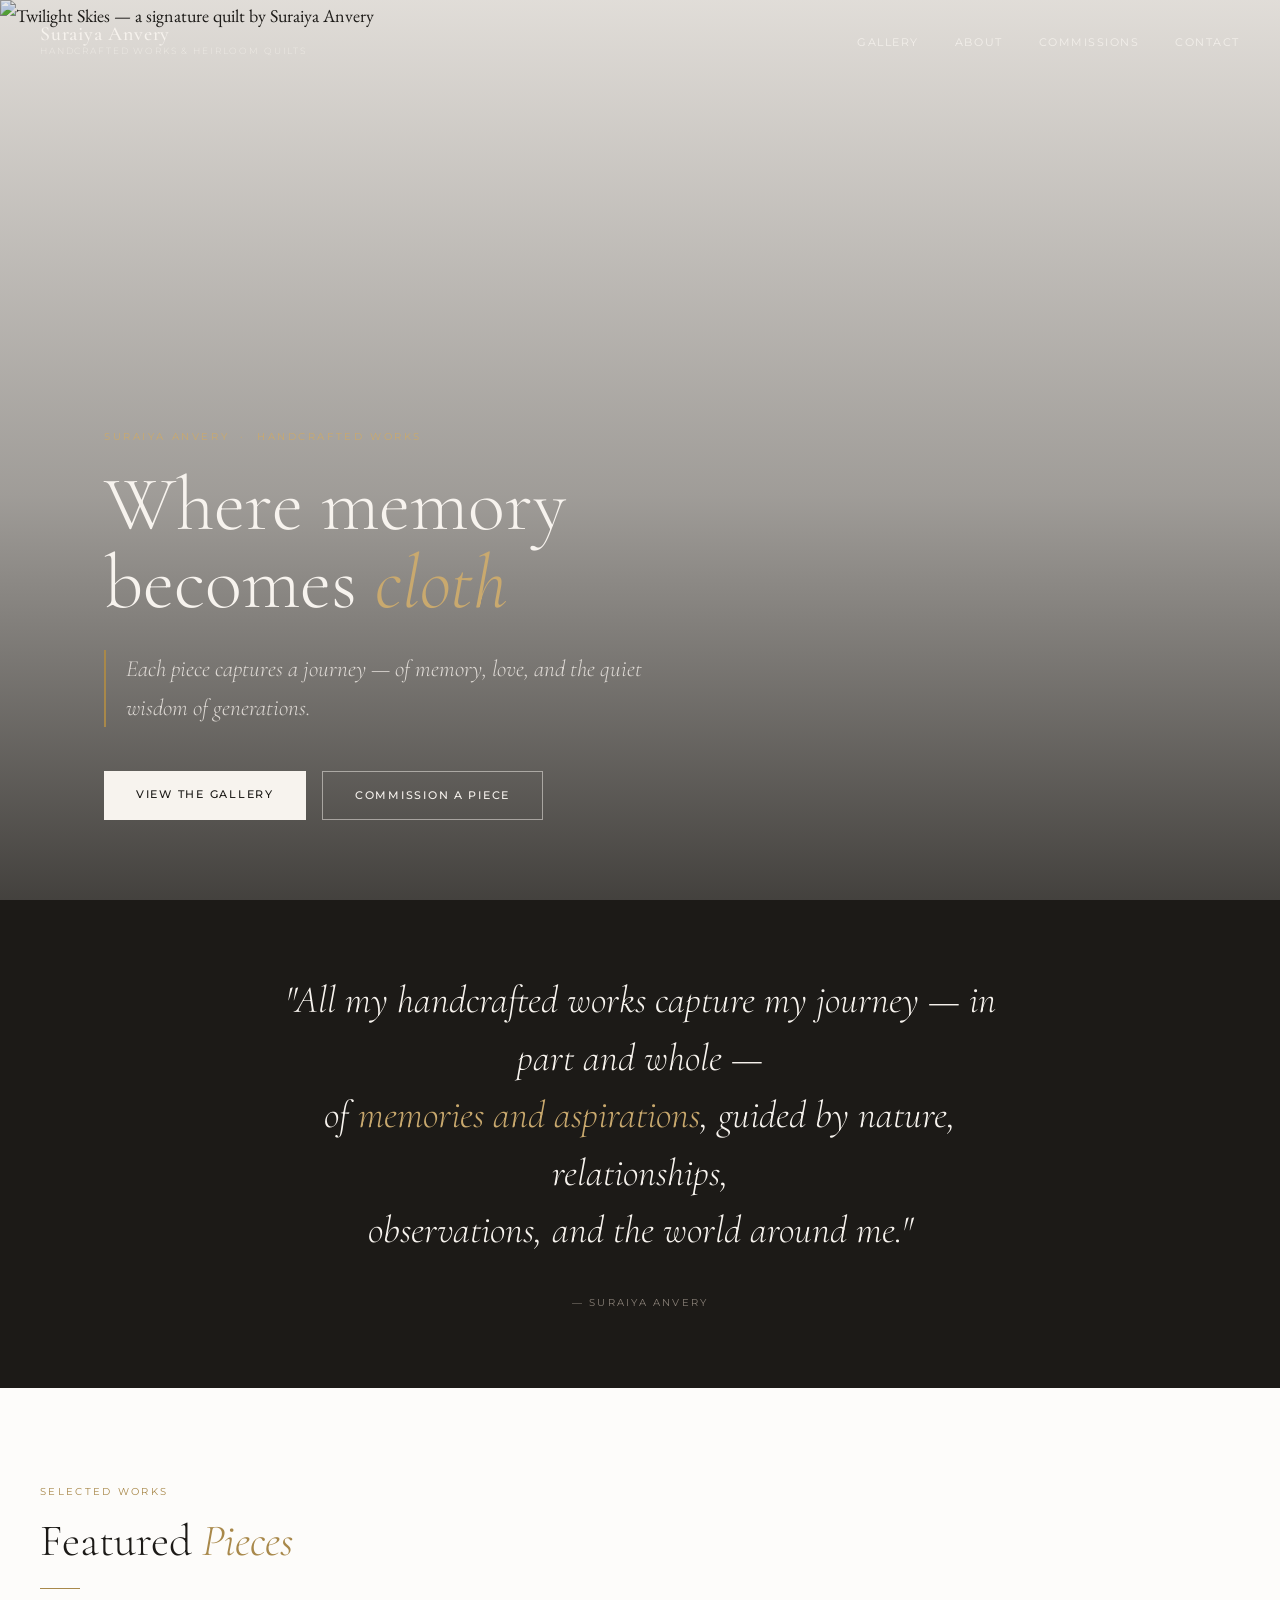
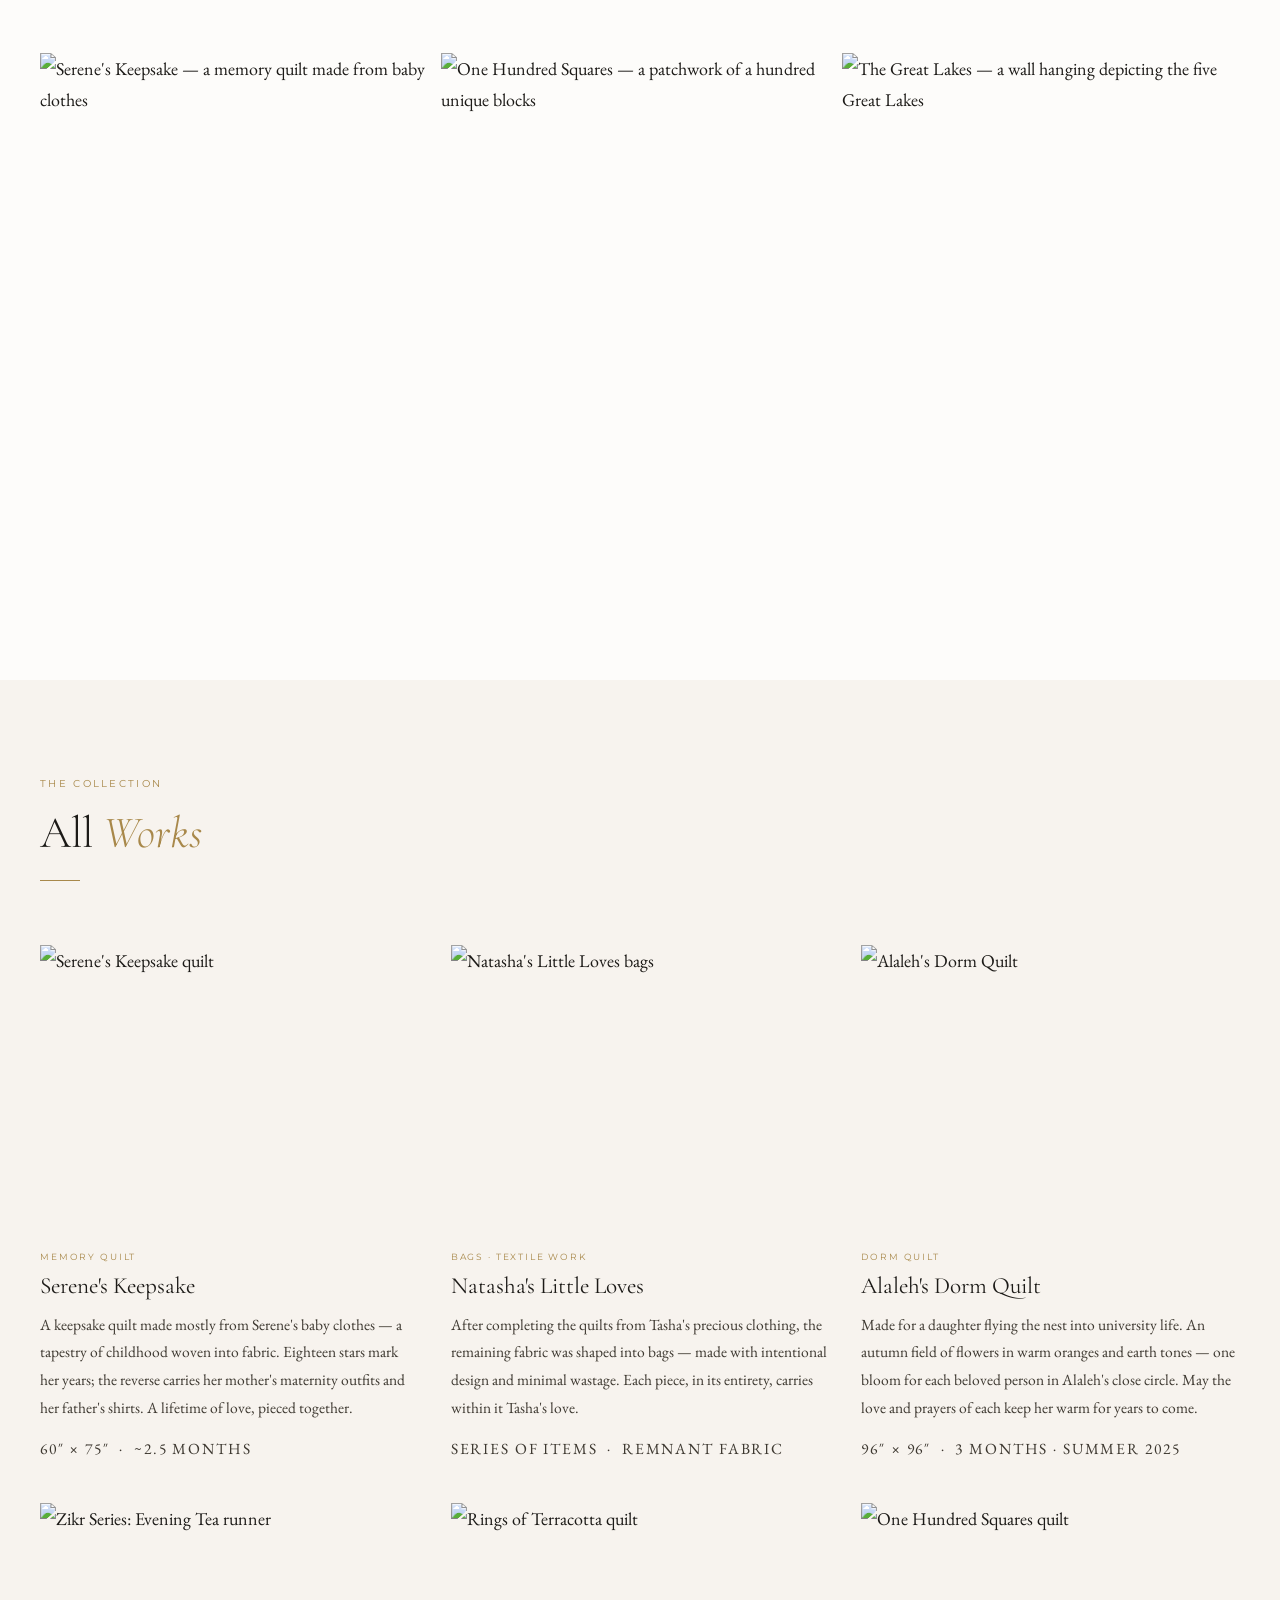
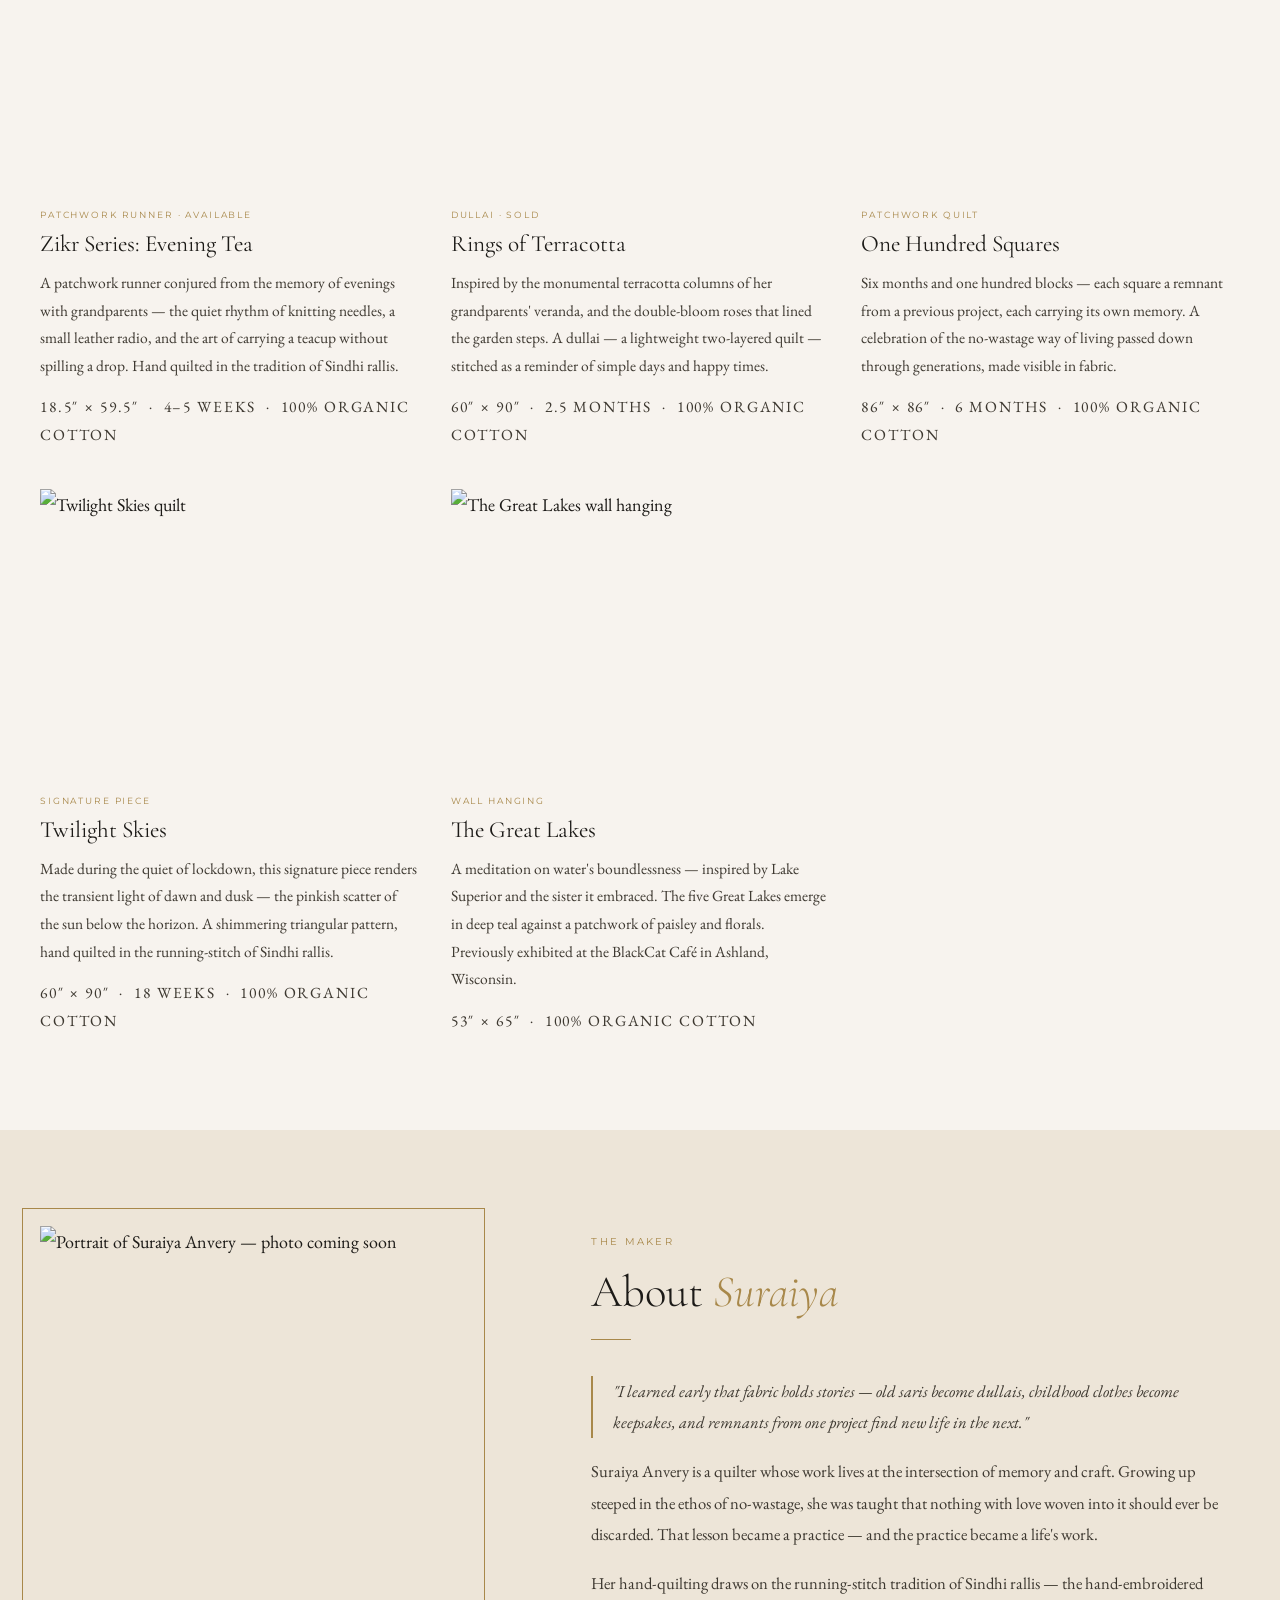
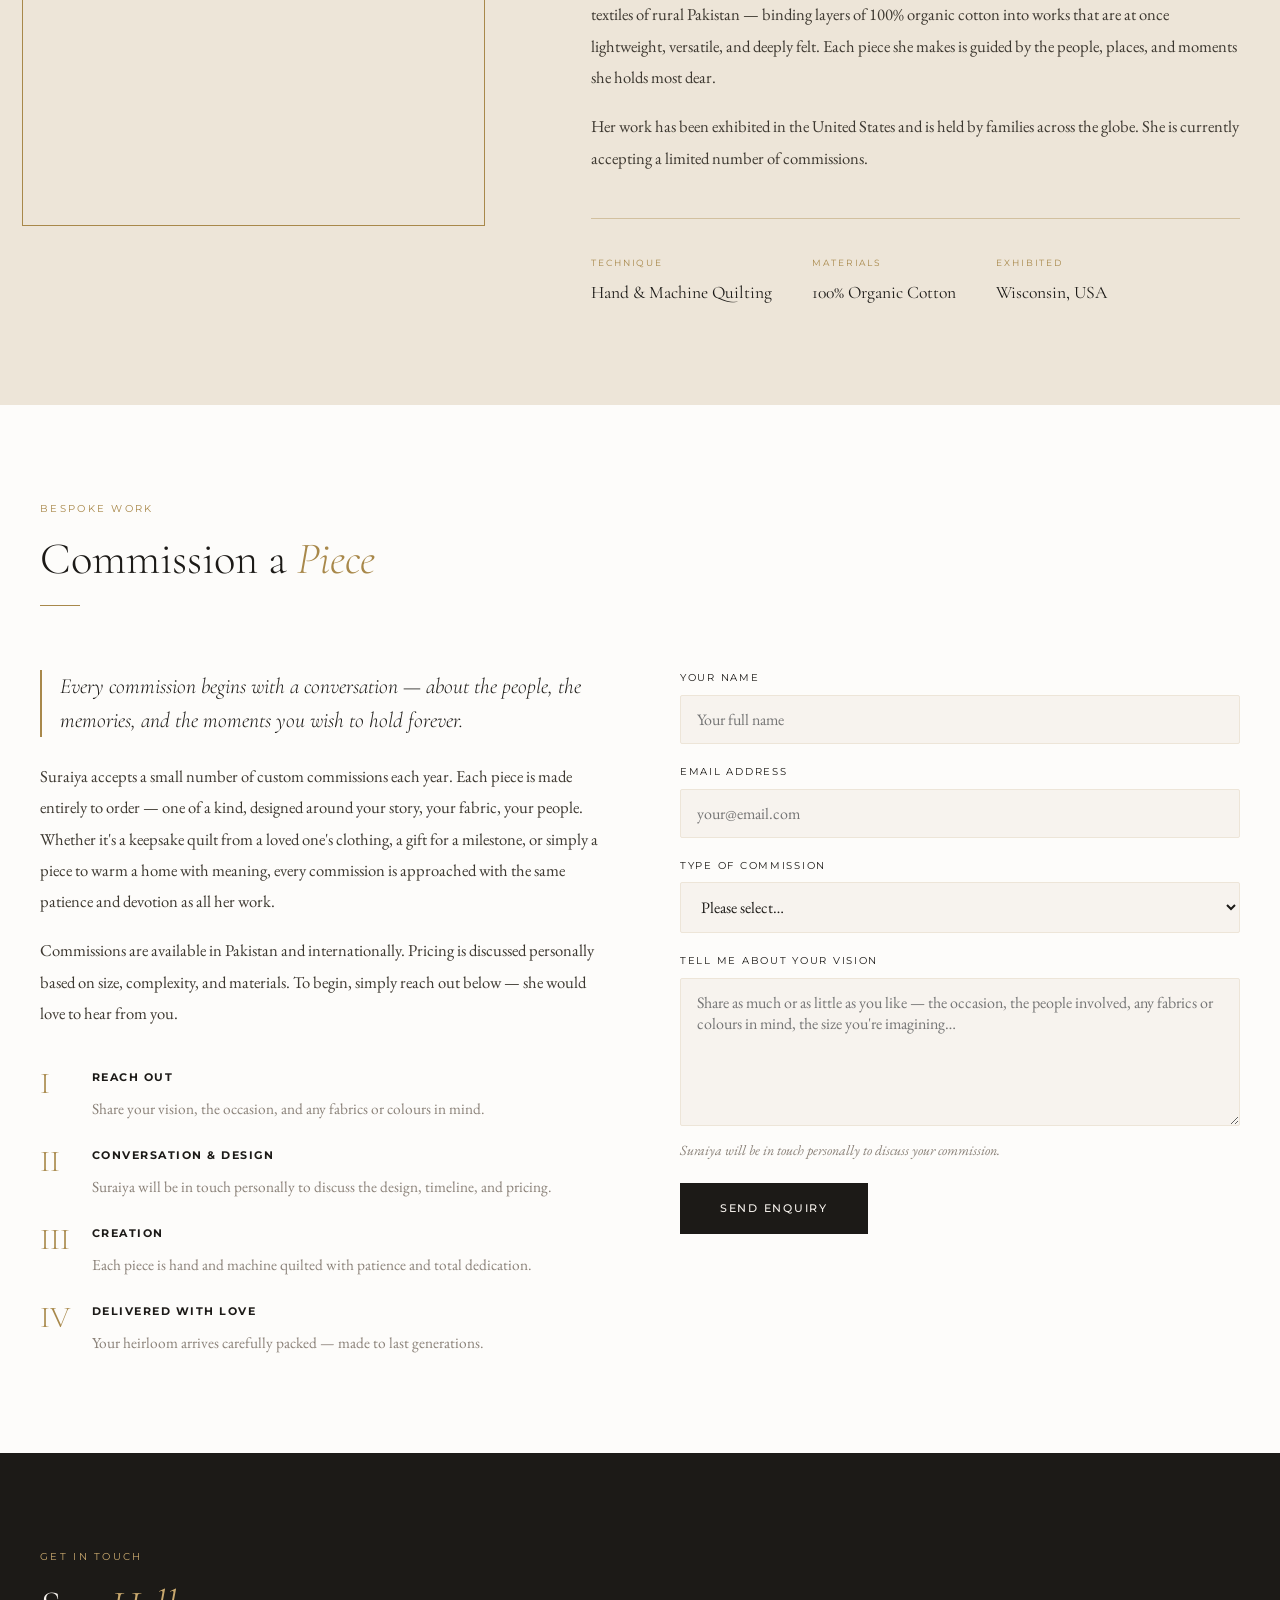
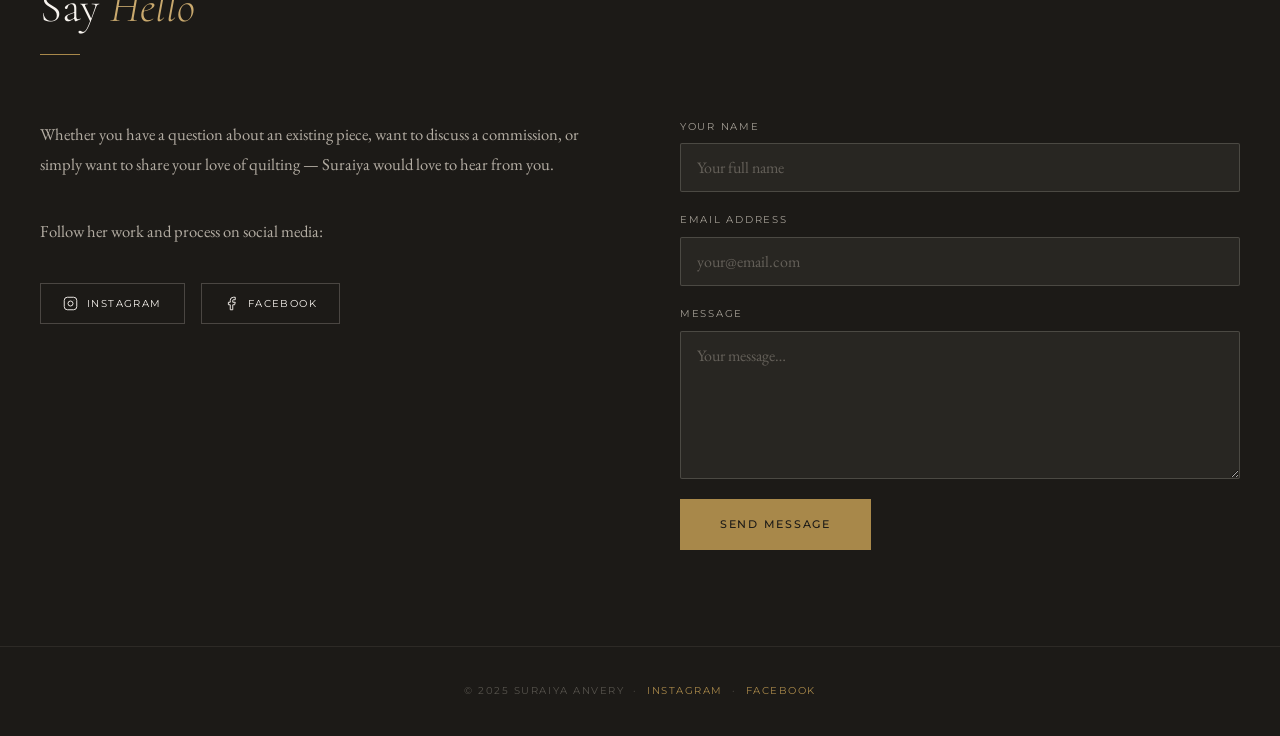
==== index.html @ 2effa37f "Add files via upload" ====
<!DOCTYPE html>
<html lang="en">
<head>
  <meta charset="UTF-8" />
  <meta name="viewport" content="width=device-width, initial-scale=1.0" />
  <title>Suraiya Anvery — Handcrafted Works</title>
  <meta name="description" content="Suraiya Anvery creates heirloom quilts, patchwork pieces, and handcrafted works rooted in memory, tradition, and love." />
  <link rel="stylesheet" href="css/style.css" />
  <link rel="preconnect" href="https://fonts.googleapis.com" />
  <link rel="preconnect" href="https://fonts.gstatic.com" crossorigin />
</head>
<body>

<!-- ======= NAVIGATION ======= -->
<nav class="nav" role="navigation" aria-label="Main navigation">
  <a href="#home" class="nav-brand" aria-label="Suraiya Anvery home">
    <span class="name">Suraiya Anvery</span>
    <span class="tagline">Handcrafted Works &amp; Heirloom Quilts</span>
  </a>
  <ul class="nav-links">
    <li><a href="#gallery">Gallery</a></li>
    <li><a href="#about">About</a></li>
    <li><a href="#commissions">Commissions</a></li>
    <li><a href="#contact">Contact</a></li>
  </ul>
  <button class="nav-toggle" aria-label="Open menu" aria-expanded="false">
    <span></span><span></span><span></span>
  </button>
</nav>

<div class="nav-mobile" role="navigation" aria-label="Mobile navigation">
  <ul>
    <li><a href="#gallery">Gallery</a></li>
    <li><a href="#about">About</a></li>
    <li><a href="#commissions">Commissions</a></li>
    <li><a href="#contact">Contact</a></li>
  </ul>
</div>

<!-- ======= HERO — full bleed ======= -->
<section class="hero" id="home" aria-label="Welcome">
  <div class="hero-bg">
    <img src="images/twilight-skies.jpg" alt="Twilight Skies — a signature quilt by Suraiya Anvery" />
  </div>
  <div class="hero-content">
    <span class="hero-eyebrow">Suraiya Anvery &nbsp;·&nbsp; Handcrafted Works</span>
    <h1 class="hero-title">
      Where memory<br>becomes <em>cloth</em>
    </h1>
    <p class="hero-mission">
      Each piece captures a journey — of memory, love, and the quiet wisdom of generations.
    </p>
    <div class="hero-cta">
      <a href="#gallery" class="btn-primary">View the Gallery</a>
      <a href="#commissions" class="btn-outline">Commission a Piece</a>
    </div>
  </div>
</section>

<!-- ======= PHILOSOPHY STRIP ======= -->
<div class="philosophy" aria-label="Philosophy">
  <div class="philosophy-inner">
    <blockquote>
      "All my handcrafted works capture my journey — in part and whole —<br>
      of <em>memories and aspirations</em>, guided by nature, relationships,<br>
      observations, and the world around me."
    </blockquote>
    <cite>— Suraiya Anvery</cite>
  </div>
</div>

<!-- ======= FEATURED WORKS ======= -->
<section class="section featured" id="featured" aria-label="Featured works">
  <div class="section-inner">
    <div class="section-header">
      <span class="section-eyebrow">Selected Works</span>
      <h2 class="section-title">Featured <em>Pieces</em></h2>
      <div class="section-rule"></div>
    </div>
    <div class="featured-grid">
      <div class="featured-item"
           data-lightbox="images/serene-keepsake.jpg"
           role="button" tabindex="0" aria-label="View Serene's Keepsake">
        <img src="images/serene-keepsake.jpg" alt="Serene's Keepsake — a memory quilt made from baby clothes" />
        <div class="featured-overlay">
          <h3>Serene's Keepsake</h3>
          <p>Memory Quilt · 60″ × 75″</p>
        </div>
      </div>
      <div class="featured-item"
           data-lightbox="images/one-hundred-squares.jpg"
           role="button" tabindex="0" aria-label="View One Hundred Squares">
        <img src="images/one-hundred-squares.jpg" alt="One Hundred Squares — a patchwork of a hundred unique blocks" />
        <div class="featured-overlay">
          <h3>One Hundred Squares</h3>
          <p>Patchwork Quilt · 86″ × 86″</p>
        </div>
      </div>
      <div class="featured-item"
           data-lightbox="images/great-lakes.jpg"
           role="button" tabindex="0" aria-label="View The Great Lakes">
        <img src="images/great-lakes.jpg" alt="The Great Lakes — a wall hanging depicting the five Great Lakes" />
        <div class="featured-overlay">
          <h3>The Great Lakes</h3>
          <p>Wall Hanging · Patchwork &amp; Appliqué</p>
        </div>
      </div>
    </div>
  </div>
</section>

<!-- ======= FULL GALLERY ======= -->
<section class="section gallery" id="gallery" aria-label="Full gallery">
  <div class="section-inner">
    <div class="section-header">
      <span class="section-eyebrow">The Collection</span>
      <h2 class="section-title">All <em>Works</em></h2>
      <div class="section-rule"></div>
    </div>
    <div class="gallery-grid">

      <div class="gallery-card">
        <div class="gallery-card-img" data-lightbox="images/serene-keepsake.jpg" role="button" tabindex="0">
          <img src="images/serene-keepsake.jpg" alt="Serene's Keepsake quilt" />
        </div>
        <span class="gallery-card-label">Memory Quilt</span>
        <h3>Serene's Keepsake</h3>
        <p>A keepsake quilt made mostly from Serene's baby clothes — a tapestry of childhood woven into fabric. Eighteen stars mark her years; the reverse carries her mother's maternity outfits and her father's shirts. A lifetime of love, pieced together.</p>
        <p class="gallery-card-meta">60″ × 75″ &nbsp;·&nbsp; ~2.5 months</p>
      </div>

      <div class="gallery-card">
        <div class="gallery-card-img" data-lightbox="images/natashas-bag-2.jpg" role="button" tabindex="0">
          <img src="images/natashas-bag-2.jpg" alt="Natasha's Little Loves bags" />
        </div>
        <span class="gallery-card-label">Bags · Textile Work</span>
        <h3>Natasha's Little Loves</h3>
        <p>After completing the quilts from Tasha's precious clothing, the remaining fabric was shaped into bags — made with intentional design and minimal wastage. Each piece, in its entirety, carries within it Tasha's love.</p>
        <p class="gallery-card-meta">Series of items &nbsp;·&nbsp; Remnant fabric</p>
      </div>

      <div class="gallery-card">
        <div class="gallery-card-img" data-lightbox="images/alaleh-dorm-quilt.jpg" role="button" tabindex="0">
          <img src="images/alaleh-dorm-quilt.jpg" alt="Alaleh's Dorm Quilt" />
        </div>
        <span class="gallery-card-label">Dorm Quilt</span>
        <h3>Alaleh's Dorm Quilt</h3>
        <p>Made for a daughter flying the nest into university life. An autumn field of flowers in warm oranges and earth tones — one bloom for each beloved person in Alaleh's close circle. May the love and prayers of each keep her warm for years to come.</p>
        <p class="gallery-card-meta">96″ × 96″ &nbsp;·&nbsp; 3 months · Summer 2025</p>
      </div>

      <div class="gallery-card">
        <div class="gallery-card-img" data-lightbox="images/zikr-evening-tea.jpg" role="button" tabindex="0">
          <img src="images/zikr-evening-tea.jpg" alt="Zikr Series: Evening Tea runner" />
        </div>
        <span class="gallery-card-label">Patchwork Runner · Available</span>
        <h3>Zikr Series: Evening Tea</h3>
        <p>A patchwork runner conjured from the memory of evenings with grandparents — the quiet rhythm of knitting needles, a small leather radio, and the art of carrying a teacup without spilling a drop. Hand quilted in the tradition of Sindhi rallis.</p>
        <p class="gallery-card-meta">18.5″ × 59.5″ &nbsp;·&nbsp; 4–5 weeks &nbsp;·&nbsp; 100% organic cotton</p>
      </div>

      <div class="gallery-card">
        <div class="gallery-card-img" data-lightbox="images/rings-of-terracotta.jpg" role="button" tabindex="0">
          <img src="images/rings-of-terracotta.jpg" alt="Rings of Terracotta quilt" />
        </div>
        <span class="gallery-card-label">Dullai · Sold</span>
        <h3>Rings of Terracotta</h3>
        <p>Inspired by the monumental terracotta columns of her grandparents' veranda, and the double-bloom roses that lined the garden steps. A dullai — a lightweight two-layered quilt — stitched as a reminder of simple days and happy times.</p>
        <p class="gallery-card-meta">60″ × 90″ &nbsp;·&nbsp; 2.5 months &nbsp;·&nbsp; 100% organic cotton</p>
      </div>

      <div class="gallery-card">
        <div class="gallery-card-img" data-lightbox="images/one-hundred-squares.jpg" role="button" tabindex="0">
          <img src="images/one-hundred-squares.jpg" alt="One Hundred Squares quilt" />
        </div>
        <span class="gallery-card-label">Patchwork Quilt</span>
        <h3>One Hundred Squares</h3>
        <p>Six months and one hundred blocks — each square a remnant from a previous project, each carrying its own memory. A celebration of the no-wastage way of living passed down through generations, made visible in fabric.</p>
        <p class="gallery-card-meta">86″ × 86″ &nbsp;·&nbsp; 6 months &nbsp;·&nbsp; 100% organic cotton</p>
      </div>

      <div class="gallery-card">
        <div class="gallery-card-img" data-lightbox="images/twilight-skies.jpg" role="button" tabindex="0">
          <img src="images/twilight-skies.jpg" alt="Twilight Skies quilt" />
        </div>
        <span class="gallery-card-label">Signature Piece</span>
        <h3>Twilight Skies</h3>
        <p>Made during the quiet of lockdown, this signature piece renders the transient light of dawn and dusk — the pinkish scatter of the sun below the horizon. A shimmering triangular pattern, hand quilted in the running-stitch of Sindhi rallis.</p>
        <p class="gallery-card-meta">60″ × 90″ &nbsp;·&nbsp; 18 weeks &nbsp;·&nbsp; 100% organic cotton</p>
      </div>

      <div class="gallery-card">
        <div class="gallery-card-img" data-lightbox="images/great-lakes.jpg" role="button" tabindex="0">
          <img src="images/great-lakes.jpg" alt="The Great Lakes wall hanging" />
        </div>
        <span class="gallery-card-label">Wall Hanging</span>
        <h3>The Great Lakes</h3>
        <p>A meditation on water's boundlessness — inspired by Lake Superior and the sister it embraced. The five Great Lakes emerge in deep teal against a patchwork of paisley and florals. Previously exhibited at the BlackCat Café in Ashland, Wisconsin.</p>
        <p class="gallery-card-meta">53″ × 65″ &nbsp;·&nbsp; 100% organic cotton</p>
      </div>

    </div>
  </div>
</section>

<!-- ======= ABOUT — story-first ======= -->
<section class="section about" id="about" aria-label="About Suraiya Anvery">
  <div class="section-inner">
    <div class="about-grid">
      <div class="about-img-wrap">
        <div class="about-img-frame" aria-hidden="true"></div>
        <!-- Swap this src for Suraiya's portrait when ready -->
        <img src="images/zikr-evening-tea.jpg"
             alt="Portrait of Suraiya Anvery — photo coming soon" />
      </div>
      <div class="about-text">
        <span class="section-eyebrow">The Maker</span>
        <h2 class="section-title">About <em>Suraiya</em></h2>
        <div class="section-rule" style="margin-bottom: 36px;"></div>
        <p class="about-pull">
          "I learned early that fabric holds stories — old saris become dullais,
          childhood clothes become keepsakes, and remnants from one project find
          new life in the next."
        </p>
        <p>
          Suraiya Anvery is a quilter whose work lives at the intersection of memory and craft.
          Growing up steeped in the ethos of no-wastage, she was taught that nothing with love
          woven into it should ever be discarded. That lesson became a practice — and the practice
          became a life's work.
        </p>
        <p>
          Her hand-quilting draws on the running-stitch tradition of Sindhi rallis — the
          hand-embroidered textiles of rural Pakistan — binding layers of 100% organic cotton into
          works that are at once lightweight, versatile, and deeply felt. Each piece she makes is
          guided by the people, places, and moments she holds most dear.
        </p>
        <p>
          Her work has been exhibited in the United States and is held by families across the globe.
          She is currently accepting a limited number of commissions.
        </p>
        <div class="about-detail">
          <div class="about-detail-item">
            <span class="label">Technique</span>
            <span class="value">Hand &amp; Machine Quilting</span>
          </div>
          <div class="about-detail-item">
            <span class="label">Materials</span>
            <span class="value">100% Organic Cotton</span>
          </div>
          <div class="about-detail-item">
            <span class="label">Exhibited</span>
            <span class="value">Wisconsin, USA</span>
          </div>
        </div>
      </div>
    </div>
  </div>
</section>

<!-- ======= COMMISSIONS ======= -->
<section class="section commissions" id="commissions" aria-label="Commission a piece">
  <div class="section-inner">
    <div class="section-header">
      <span class="section-eyebrow">Bespoke Work</span>
      <h2 class="section-title">Commission a <em>Piece</em></h2>
      <div class="section-rule"></div>
    </div>
    <div class="commissions-grid">
      <div class="commissions-info">
        <p class="lead">
          Every commission begins with a conversation — about the people,
          the memories, and the moments you wish to hold forever.
        </p>
        <p>
          Suraiya accepts a small number of custom commissions each year. Each piece is made
          entirely to order — one of a kind, designed around your story, your fabric, your people.
          Whether it's a keepsake quilt from a loved one's clothing, a gift for a milestone, or
          simply a piece to warm a home with meaning, every commission is approached with the
          same patience and devotion as all her work.
        </p>
        <p>
          Commissions are available in Pakistan and internationally. Pricing is discussed
          personally based on size, complexity, and materials. To begin, simply reach out below —
          she would love to hear from you.
        </p>
        <ul class="process-list" aria-label="Commission process">
          <li>
            <span class="process-num">I</span>
            <div class="process-text">
              <strong>Reach Out</strong>
              <span>Share your vision, the occasion, and any fabrics or colours in mind.</span>
            </div>
          </li>
          <li>
            <span class="process-num">II</span>
            <div class="process-text">
              <strong>Conversation &amp; Design</strong>
              <span>Suraiya will be in touch personally to discuss the design, timeline, and pricing.</span>
            </div>
          </li>
          <li>
            <span class="process-num">III</span>
            <div class="process-text">
              <strong>Creation</strong>
              <span>Each piece is hand and machine quilted with patience and total dedication.</span>
            </div>
          </li>
          <li>
            <span class="process-num">IV</span>
            <div class="process-text">
              <strong>Delivered with Love</strong>
              <span>Your heirloom arrives carefully packed — made to last generations.</span>
            </div>
          </li>
        </ul>
      </div>
      <div>
        <form class="commission-form" id="commission-form" novalidate>
          <div class="form-group">
            <label for="c-name">Your Name</label>
            <input type="text" id="c-name" name="name" placeholder="Your full name" required />
          </div>
          <div class="form-group">
            <label for="c-email">Email Address</label>
            <input type="email" id="c-email" name="email" placeholder="your@email.com" required />
          </div>
          <div class="form-group">
            <label for="c-type">Type of Commission</label>
            <select id="c-type" name="type">
              <option value="">Please select…</option>
              <option value="memory-quilt">Memory / Keepsake Quilt</option>
              <option value="gift-quilt">Gift Quilt</option>
              <option value="dorm-quilt">Dorm / Bedroom Quilt</option>
              <option value="wall-hanging">Wall Hanging</option>
              <option value="runner">Table Runner</option>
              <option value="bags">Bags or Accessories</option>
              <option value="other">Other — I'll describe below</option>
            </select>
          </div>
          <div class="form-group">
            <label for="c-message">Tell me about your vision</label>
            <textarea id="c-message" name="message"
              placeholder="Share as much or as little as you like — the occasion, the people involved, any fabrics or colours in mind, the size you're imagining…"
              required></textarea>
          </div>
          <p class="form-note">Suraiya will be in touch personally to discuss your commission.</p>
          <button type="submit" class="form-submit">Send Enquiry</button>
          <div class="form-success" id="commission-success">
            Thank you — Suraiya will be in touch soon.
          </div>
        </form>
      </div>
    </div>
  </div>
</section>

<!-- ======= CONTACT ======= -->
<section class="section contact" id="contact" aria-label="Contact">
  <div class="section-inner">
    <div class="section-header">
      <span class="section-eyebrow">Get in Touch</span>
      <h2 class="section-title" style="color: var(--cream);">Say <em style="color: var(--gold-light);">Hello</em></h2>
      <div class="section-rule"></div>
    </div>
    <div class="contact-grid">
      <div class="contact-info">
        <p>
          Whether you have a question about an existing piece, want to discuss a commission,
          or simply want to share your love of quilting — Suraiya would love to hear from you.
        </p>
        <p>Follow her work and process on social media:</p>
        <div class="contact-social">
          <a href="https://www.instagram.com/suraiya.anvery?igsh=ejAyejZhMncxdXI1"
             target="_blank" rel="noopener noreferrer"
             class="social-link" aria-label="Follow on Instagram">
            <svg class="social-icon" viewBox="0 0 24 24" fill="none" stroke="currentColor" stroke-width="1.5" aria-hidden="true">
              <rect x="2" y="2" width="20" height="20" rx="5" ry="5"/>
              <circle cx="12" cy="12" r="4"/>
              <circle cx="17.5" cy="6.5" r="0.5" fill="currentColor" stroke="none"/>
            </svg>
            Instagram
          </a>
          <a href="https://www.facebook.com/suraiya.khalidanvery"
             target="_blank" rel="noopener noreferrer"
             class="social-link" aria-label="Follow on Facebook">
            <svg class="social-icon" viewBox="0 0 24 24" fill="none" stroke="currentColor" stroke-width="1.5" aria-hidden="true">
              <path d="M18 2h-3a5 5 0 00-5 5v3H7v4h3v8h4v-8h3l1-4h-4V7a1 1 0 011-1h3z"/>
            </svg>
            Facebook
          </a>
        </div>
      </div>
      <form class="commission-form contact-form" id="contact-form" novalidate>
        <div class="form-group">
          <label for="ct-name">Your Name</label>
          <input type="text" id="ct-name" name="name" placeholder="Your full name" required />
        </div>
        <div class="form-group">
          <label for="ct-email">Email Address</label>
          <input type="email" id="ct-email" name="email" placeholder="your@email.com" required />
        </div>
        <div class="form-group">
          <label for="ct-message">Message</label>
          <textarea id="ct-message" name="message" placeholder="Your message…" required></textarea>
        </div>
        <button type="submit" class="form-submit">Send Message</button>
        <div class="form-success" id="contact-success">
          Thank you — Suraiya will be in touch soon.
        </div>
      </form>
    </div>
  </div>
</section>

<!-- ======= FOOTER ======= -->
<footer class="footer" role="contentinfo">
  <p>
    &copy; 2025 Suraiya Anvery &nbsp;&middot;&nbsp;
    <a href="https://www.instagram.com/suraiya.anvery" target="_blank" rel="noopener noreferrer">Instagram</a>
    &nbsp;&middot;&nbsp;
    <a href="https://www.facebook.com/suraiya.khalidanvery" target="_blank" rel="noopener noreferrer">Facebook</a>
  </p>
</footer>

<!-- ======= LIGHTBOX ======= -->
<div class="lightbox" id="lightbox" role="dialog" aria-modal="true" aria-label="Image viewer">
  <div class="lightbox-inner">
    <button class="lightbox-close" aria-label="Close">Close ✕</button>
    <img id="lightbox-img" src="" alt="Enlarged piece" />
  </div>
</div>

<script src="js/main.js"></script>
</body>
</html>
---- css/style.css ----
/* ============================================
   SURAIYA ANVERY — HANDCRAFTED WORKS
   v2 — Inspired by Lo & Behold Stitchery
   Full-bleed, story-first, warm & elegant
   ============================================ */

@import url('https://fonts.googleapis.com/css2?family=Cormorant+Garamond:ital,wght@0,300;0,400;0,500;0,600;1,300;1,400;1,500&family=EB+Garamond:ital,wght@0,400;0,500;1,400&family=Montserrat:wght@300;400;500&display=swap');

/* ---- TOKENS ---- */
:root {
  --cream:       #F7F3EE;
  --parchment:   #EDE5D8;
  --ink:         #1C1A17;
  --ink-soft:    #3D3830;
  --gold:        #A8884A;
  --gold-light:  #C9A96E;
  --blush:       #C8A09A;
  --mist:        #8A8178;
  --white:       #FDFCFA;
  --rose:        #C4887E;

  --font-display: 'Cormorant Garamond', Georgia, serif;
  --font-body:    'EB Garamond', Georgia, serif;
  --font-utility: 'Montserrat', sans-serif;

  --max-w: 1200px;
  --section-pad: 96px 24px;
  --radius: 2px;
  --transition: 0.35s ease;
}

/* ---- RESET ---- */
*, *::before, *::after { box-sizing: border-box; margin: 0; padding: 0; }
html { scroll-behavior: smooth; font-size: 16px; }
body {
  background: var(--cream);
  color: var(--ink);
  font-family: var(--font-body);
  font-size: 1.125rem;
  line-height: 1.75;
  -webkit-font-smoothing: antialiased;
}
img { display: block; max-width: 100%; height: auto; }
a { color: inherit; text-decoration: none; }
button { cursor: pointer; border: none; background: none; font: inherit; }

/* ---- NAVIGATION ---- */
.nav {
  position: fixed;
  top: 0; left: 0; right: 0;
  z-index: 100;
  background: transparent;
  padding: 0 40px;
  display: flex;
  align-items: center;
  justify-content: space-between;
  height: 80px;
  transition: background var(--transition), box-shadow var(--transition);
}
.nav.scrolled {
  background: rgba(247, 243, 238, 0.96);
  backdrop-filter: blur(10px);
  box-shadow: 0 1px 0 var(--parchment);
}
.nav-brand {
  display: flex;
  flex-direction: column;
  line-height: 1.15;
}
.nav-brand .name {
  font-family: var(--font-display);
  font-weight: 500;
  font-size: 1.25rem;
  letter-spacing: 0.04em;
  color: var(--cream);
  transition: color var(--transition);
}
.nav.scrolled .nav-brand .name { color: var(--ink); }
.nav-brand .tagline {
  font-family: var(--font-utility);
  font-size: 0.58rem;
  font-weight: 300;
  letter-spacing: 0.2em;
  text-transform: uppercase;
  color: rgba(247,243,238,0.7);
  transition: color var(--transition);
}
.nav.scrolled .nav-brand .tagline { color: var(--gold); }
.nav-links {
  display: flex;
  gap: 36px;
  list-style: none;
}
.nav-links a {
  font-family: var(--font-utility);
  font-size: 0.68rem;
  font-weight: 400;
  letter-spacing: 0.14em;
  text-transform: uppercase;
  color: rgba(247,243,238,0.85);
  position: relative;
  padding-bottom: 3px;
  transition: color var(--transition);
}
.nav.scrolled .nav-links a { color: var(--ink-soft); }
.nav-links a::after {
  content: '';
  position: absolute;
  bottom: 0; left: 0;
  width: 0; height: 1px;
  background: var(--gold);
  transition: width var(--transition);
}
.nav-links a:hover::after { width: 100%; }
.nav-links a:hover { color: var(--cream); }
.nav.scrolled .nav-links a:hover { color: var(--ink); }

/* Hamburger */
.nav-toggle {
  display: none;
  flex-direction: column;
  gap: 5px;
  padding: 4px;
}
.nav-toggle span {
  display: block;
  width: 24px; height: 1.5px;
  background: var(--cream);
  transition: var(--transition);
}
.nav.scrolled .nav-toggle span { background: var(--ink); }
.nav-mobile {
  display: none;
  position: fixed;
  top: 80px; left: 0; right: 0;
  background: var(--cream);
  border-bottom: 1px solid var(--parchment);
  padding: 28px 40px 36px;
  z-index: 99;
}
.nav-mobile.open { display: block; }
.nav-mobile ul { list-style: none; display: flex; flex-direction: column; gap: 22px; }
.nav-mobile a {
  font-family: var(--font-utility);
  font-size: 0.78rem;
  letter-spacing: 0.14em;
  text-transform: uppercase;
  color: var(--ink-soft);
}

/* ---- HERO — full bleed ---- */
.hero {
  position: relative;
  height: 100vh;
  min-height: 600px;
  overflow: hidden;
  display: flex;
  align-items: flex-end;
}
.hero-bg {
  position: absolute;
  inset: 0;
  z-index: 0;
}
.hero-bg img {
  width: 100%;
  height: 100%;
  object-fit: cover;
  object-position: center 30%;
}
.hero-bg::after {
  content: '';
  position: absolute;
  inset: 0;
  background: linear-gradient(
    to top,
    rgba(28,26,23,0.82) 0%,
    rgba(28,26,23,0.4) 45%,
    rgba(28,26,23,0.1) 100%
  );
}
.hero-content {
  position: relative;
  z-index: 1;
  width: 100%;
  max-width: var(--max-w);
  margin: 0 auto;
  padding: 0 64px 80px;
}
.hero-eyebrow {
  font-family: var(--font-utility);
  font-size: 0.62rem;
  font-weight: 400;
  letter-spacing: 0.26em;
  text-transform: uppercase;
  color: var(--gold-light);
  margin-bottom: 20px;
  display: block;
}
.hero-title {
  font-family: var(--font-display);
  font-weight: 300;
  font-size: clamp(3.2rem, 6vw, 6.5rem);
  line-height: 1.02;
  color: var(--cream);
  margin-bottom: 28px;
  max-width: 800px;
}
.hero-title em {
  font-style: italic;
  color: var(--gold-light);
}
.hero-mission {
  font-family: var(--font-display);
  font-style: italic;
  font-weight: 300;
  font-size: clamp(1.1rem, 2vw, 1.45rem);
  color: rgba(247,243,238,0.8);
  max-width: 560px;
  line-height: 1.65;
  margin-bottom: 44px;
  border-left: 2px solid var(--gold);
  padding-left: 20px;
}
.hero-cta {
  display: flex;
  gap: 16px;
  flex-wrap: wrap;
}
.btn-primary {
  font-family: var(--font-utility);
  font-size: 0.68rem;
  font-weight: 500;
  letter-spacing: 0.16em;
  text-transform: uppercase;
  padding: 14px 32px;
  background: var(--cream);
  color: var(--ink);
  transition: background var(--transition), color var(--transition);
}
.btn-primary:hover { background: var(--gold); color: var(--cream); }
.btn-outline {
  font-family: var(--font-utility);
  font-size: 0.68rem;
  font-weight: 500;
  letter-spacing: 0.16em;
  text-transform: uppercase;
  padding: 14px 32px;
  border: 1px solid rgba(247,243,238,0.5);
  color: var(--cream);
  transition: border-color var(--transition), background var(--transition);
}
.btn-outline:hover { border-color: var(--gold); background: rgba(168,136,74,0.15); }

/* ---- PHILOSOPHY STRIP ---- */
.philosophy {
  background: var(--ink);
  padding: 72px 24px;
  text-align: center;
}
.philosophy-inner {
  max-width: 760px;
  margin: 0 auto;
}
.philosophy blockquote {
  font-family: var(--font-display);
  font-style: italic;
  font-weight: 300;
  font-size: clamp(1.5rem, 3vw, 2.4rem);
  color: var(--cream);
  line-height: 1.5;
  margin-bottom: 24px;
}
.philosophy blockquote em { color: var(--gold-light); }
.philosophy cite {
  font-family: var(--font-utility);
  font-size: 0.6rem;
  letter-spacing: 0.22em;
  text-transform: uppercase;
  color: var(--mist);
  font-style: normal;
}

/* ---- SECTION COMMONS ---- */
.section { padding: var(--section-pad); }
.section-inner { max-width: var(--max-w); margin: 0 auto; }
.section-header { margin-bottom: 64px; }
.section-header.centered { text-align: center; }
.section-eyebrow {
  font-family: var(--font-utility);
  font-size: 0.6rem;
  font-weight: 400;
  letter-spacing: 0.24em;
  text-transform: uppercase;
  color: var(--gold);
  margin-bottom: 16px;
  display: block;
}
.section-title {
  font-family: var(--font-display);
  font-weight: 300;
  font-size: clamp(2rem, 3.5vw, 3rem);
  color: var(--ink);
  line-height: 1.15;
}
.section-title em { font-style: italic; color: var(--gold); }
.section-rule {
  width: 40px;
  height: 1px;
  background: var(--gold);
  margin-top: 20px;
}
.section-rule.centered { margin: 20px auto 0; }

/* ---- FEATURED WORKS ---- */
.featured { background: var(--white); }
.featured-grid {
  display: grid;
  grid-template-columns: repeat(3, 1fr);
  gap: 3px;
}
.featured-item {
  position: relative;
  overflow: hidden;
  aspect-ratio: 3/4;
  cursor: pointer;
}
.featured-item img {
  width: 100%;
  height: 100%;
  object-fit: cover;
  transition: transform 0.7s ease;
}
.featured-item:hover img { transform: scale(1.06); }
.featured-overlay {
  position: absolute;
  bottom: 0; left: 0; right: 0;
  padding: 40px 24px 28px;
  background: linear-gradient(to top, rgba(28,26,23,0.88) 0%, transparent 100%);
  transform: translateY(6px);
  opacity: 0;
  transition: all var(--transition);
}
.featured-item:hover .featured-overlay { opacity: 1; transform: translateY(0); }
.featured-overlay h3 {
  font-family: var(--font-display);
  font-size: 1.4rem;
  font-weight: 400;
  color: var(--cream);
  margin-bottom: 6px;
}
.featured-overlay p {
  font-family: var(--font-utility);
  font-size: 0.6rem;
  letter-spacing: 0.12em;
  text-transform: uppercase;
  color: var(--gold-light);
}

/* ---- GALLERY ---- */
.gallery { background: var(--cream); }
.gallery-grid {
  display: grid;
  grid-template-columns: repeat(auto-fill, minmax(320px, 1fr));
  gap: 40px 32px;
}
.gallery-card { display: flex; flex-direction: column; }
.gallery-card-img {
  aspect-ratio: 4/3;
  overflow: hidden;
  margin-bottom: 20px;
  cursor: pointer;
}
.gallery-card-img img {
  width: 100%;
  height: 100%;
  object-fit: cover;
  transition: transform 0.55s ease;
}
.gallery-card:hover .gallery-card-img img { transform: scale(1.04); }
.gallery-card-label {
  font-family: var(--font-utility);
  font-size: 0.58rem;
  letter-spacing: 0.2em;
  text-transform: uppercase;
  color: var(--gold);
  margin-bottom: 8px;
}
.gallery-card h3 {
  font-family: var(--font-display);
  font-size: 1.45rem;
  font-weight: 400;
  color: var(--ink);
  margin-bottom: 10px;
  line-height: 1.2;
}
.gallery-card p {
  font-family: var(--font-body);
  font-size: 0.97rem;
  color: var(--ink-soft);
  line-height: 1.78;
}
.gallery-card-meta {
  margin-top: 14px;
  font-family: var(--font-utility);
  font-size: 0.58rem;
  letter-spacing: 0.12em;
  color: var(--mist);
  text-transform: uppercase;
}

/* ---- ABOUT — story-first ---- */
.about { background: var(--parchment); }
.about-grid {
  display: grid;
  grid-template-columns: 5fr 7fr;
  gap: 88px;
  align-items: start;
}
.about-img-wrap { position: relative; }
.about-img-frame {
  position: absolute;
  top: -18px; left: -18px;
  right: 18px; bottom: 18px;
  border: 1px solid var(--gold);
  z-index: 0;
  pointer-events: none;
}
.about-img-wrap img {
  position: relative;
  z-index: 1;
  width: 100%;
  aspect-ratio: 3/4;
  object-fit: cover;
}
.about-text { padding-top: 8px; }
.about-pull {
  font-family: var(--font-display);
  font-style: italic;
  font-weight: 300;
  font-size: clamp(1.3rem, 2.2vw, 1.7rem);
  color: var(--ink);
  line-height: 1.55;
  margin-bottom: 32px;
  padding-left: 20px;
  border-left: 2px solid var(--gold);
}
.about-text p {
  font-family: var(--font-body);
  font-size: 1.04rem;
  color: var(--ink-soft);
  line-height: 1.88;
  margin-bottom: 18px;
}
.about-detail {
  display: flex;
  gap: 40px;
  margin-top: 44px;
  padding-top: 36px;
  border-top: 1px solid rgba(168,136,74,0.4);
  flex-wrap: wrap;
}
.about-detail-item .label {
  font-family: var(--font-utility);
  font-size: 0.58rem;
  letter-spacing: 0.2em;
  text-transform: uppercase;
  color: var(--gold);
  display: block;
  margin-bottom: 5px;
}
.about-detail-item .value {
  font-family: var(--font-display);
  font-size: 1.1rem;
  color: var(--ink);
}

/* ---- COMMISSIONS ---- */
.commissions { background: var(--white); }
.commissions-grid {
  display: grid;
  grid-template-columns: 1fr 1fr;
  gap: 80px;
  align-items: start;
}
.commissions-info p {
  font-family: var(--font-body);
  font-size: 1.04rem;
  color: var(--ink-soft);
  line-height: 1.88;
  margin-bottom: 18px;
}
.commissions-info p.lead {
  font-family: var(--font-display);
  font-style: italic;
  font-size: 1.35rem;
  font-weight: 300;
  color: var(--ink);
  margin-bottom: 24px;
  padding-left: 18px;
  border-left: 2px solid var(--gold);
  line-height: 1.55;
}
.process-list {
  list-style: none;
  margin-top: 40px;
  display: flex;
  flex-direction: column;
  gap: 24px;
}
.process-list li {
  display: flex;
  gap: 20px;
  align-items: flex-start;
}
.process-num {
  font-family: var(--font-display);
  font-size: 1.9rem;
  font-weight: 300;
  color: var(--gold);
  line-height: 1;
  min-width: 32px;
}
.process-text strong {
  display: block;
  font-family: var(--font-utility);
  font-size: 0.66rem;
  letter-spacing: 0.14em;
  text-transform: uppercase;
  color: var(--ink);
  margin-bottom: 4px;
}
.process-text span {
  font-family: var(--font-body);
  font-size: 0.96rem;
  color: var(--mist);
  line-height: 1.65;
}

/* Forms */
.commission-form { display: flex; flex-direction: column; gap: 20px; }
.form-group { display: flex; flex-direction: column; gap: 8px; }
.form-group label {
  font-family: var(--font-utility);
  font-size: 0.6rem;
  letter-spacing: 0.18em;
  text-transform: uppercase;
  color: var(--ink);
}
.form-group input,
.form-group textarea,
.form-group select {
  font-family: var(--font-body);
  font-size: 1rem;
  color: var(--ink);
  background: var(--cream);
  border: 1px solid var(--parchment);
  padding: 13px 16px;
  border-radius: var(--radius);
  transition: border-color var(--transition);
  outline: none;
  width: 100%;
}
.form-group input:focus,
.form-group textarea:focus,
.form-group select:focus { border-color: var(--gold); }
.form-group textarea { resize: vertical; min-height: 148px; }
.form-submit {
  font-family: var(--font-utility);
  font-size: 0.68rem;
  font-weight: 500;
  letter-spacing: 0.16em;
  text-transform: uppercase;
  padding: 16px 40px;
  background: var(--ink);
  color: var(--cream);
  align-self: flex-start;
  transition: background var(--transition);
}
.form-submit:hover { background: var(--gold); }
.form-note {
  font-family: var(--font-body);
  font-style: italic;
  font-size: 0.88rem;
  color: var(--mist);
  margin-top: -8px;
}
.form-success {
  display: none;
  padding: 16px 20px;
  background: rgba(168,136,74,0.12);
  border: 1px solid var(--gold);
  color: var(--gold);
  font-family: var(--font-utility);
  font-size: 0.68rem;
  letter-spacing: 0.1em;
  text-transform: uppercase;
}

/* ---- CONTACT ---- */
.contact { background: var(--ink); }
.contact .section-eyebrow { color: var(--gold-light); }
.contact .section-title { color: var(--cream); }
.contact .section-rule { background: var(--gold); }
.contact-grid {
  display: grid;
  grid-template-columns: 1fr 1fr;
  gap: 80px;
  align-items: start;
}
.contact-info p {
  font-family: var(--font-body);
  color: rgba(237,229,216,0.72);
  font-size: 1.04rem;
  line-height: 1.85;
  margin-bottom: 36px;
}
.contact-social { display: flex; gap: 16px; margin-bottom: 0; flex-wrap: wrap; }
.social-link {
  font-family: var(--font-utility);
  font-size: 0.63rem;
  letter-spacing: 0.14em;
  text-transform: uppercase;
  color: var(--cream);
  border: 1px solid rgba(237,229,216,0.22);
  padding: 11px 22px;
  display: flex;
  align-items: center;
  gap: 9px;
  transition: border-color var(--transition), color var(--transition);
}
.social-link:hover { border-color: var(--gold); color: var(--gold); }
.social-icon { width: 15px; height: 15px; }
.contact-form .form-group input,
.contact-form .form-group textarea {
  background: rgba(237,229,216,0.06);
  border-color: rgba(237,229,216,0.18);
  color: var(--cream);
}
.contact-form .form-group input::placeholder,
.contact-form .form-group textarea::placeholder { color: rgba(237,229,216,0.3); }
.contact-form .form-group input:focus,
.contact-form .form-group textarea:focus { border-color: var(--gold); }
.contact-form .form-group label { color: rgba(237,229,216,0.65); }
.contact-form .form-submit { background: var(--gold); color: var(--ink); }
.contact-form .form-submit:hover { background: var(--gold-light); }

/* ---- FOOTER ---- */
.footer {
  background: var(--ink);
  border-top: 1px solid rgba(237,229,216,0.08);
  padding: 36px 24px;
  text-align: center;
}
.footer p {
  font-family: var(--font-utility);
  font-size: 0.6rem;
  letter-spacing: 0.16em;
  text-transform: uppercase;
  color: rgba(237,229,216,0.28);
}
.footer a { color: var(--gold); transition: color var(--transition); }
.footer a:hover { color: var(--gold-light); }

/* ---- LIGHTBOX ---- */
.lightbox {
  display: none;
  position: fixed;
  inset: 0;
  background: rgba(28,26,23,0.96);
  z-index: 200;
  align-items: center;
  justify-content: center;
  padding: 24px;
}
.lightbox.open { display: flex; }
.lightbox-inner { max-width: 960px; width: 100%; position: relative; }
.lightbox-inner img { width: 100%; max-height: 82vh; object-fit: contain; }
.lightbox-close {
  position: absolute;
  top: -44px; right: 0;
  font-family: var(--font-utility);
  font-size: 0.63rem;
  letter-spacing: 0.14em;
  text-transform: uppercase;
  color: var(--cream);
  cursor: pointer;
  opacity: 0.7;
  transition: opacity var(--transition);
}
.lightbox-close:hover { opacity: 1; }

/* ---- RESPONSIVE ---- */
@media (max-width: 900px) {
  .hero-content { padding: 0 32px 64px; }
  .featured-grid { grid-template-columns: 1fr 1fr; }
  .about-grid { grid-template-columns: 1fr; gap: 52px; }
  .commissions-grid { grid-template-columns: 1fr; gap: 52px; }
  .contact-grid { grid-template-columns: 1fr; gap: 52px; }
  .nav-links { display: none; }
  .nav-toggle { display: flex; }
  .nav { padding: 0 24px; }
}
@media (max-width: 600px) {
  :root { --section-pad: 64px 20px; }
  .hero-content { padding: 0 20px 56px; }
  .featured-grid { grid-template-columns: 1fr; }
  .gallery-grid { grid-template-columns: 1fr; }
  .hero-cta { flex-direction: column; }
  .about-detail { flex-direction: column; gap: 24px; }
  .hero-title { font-size: clamp(2.6rem, 10vw, 4rem); }
}
@media (prefers-reduced-motion: reduce) {
  *, *::before, *::after { transition: none !important; animation: none !important; }
}
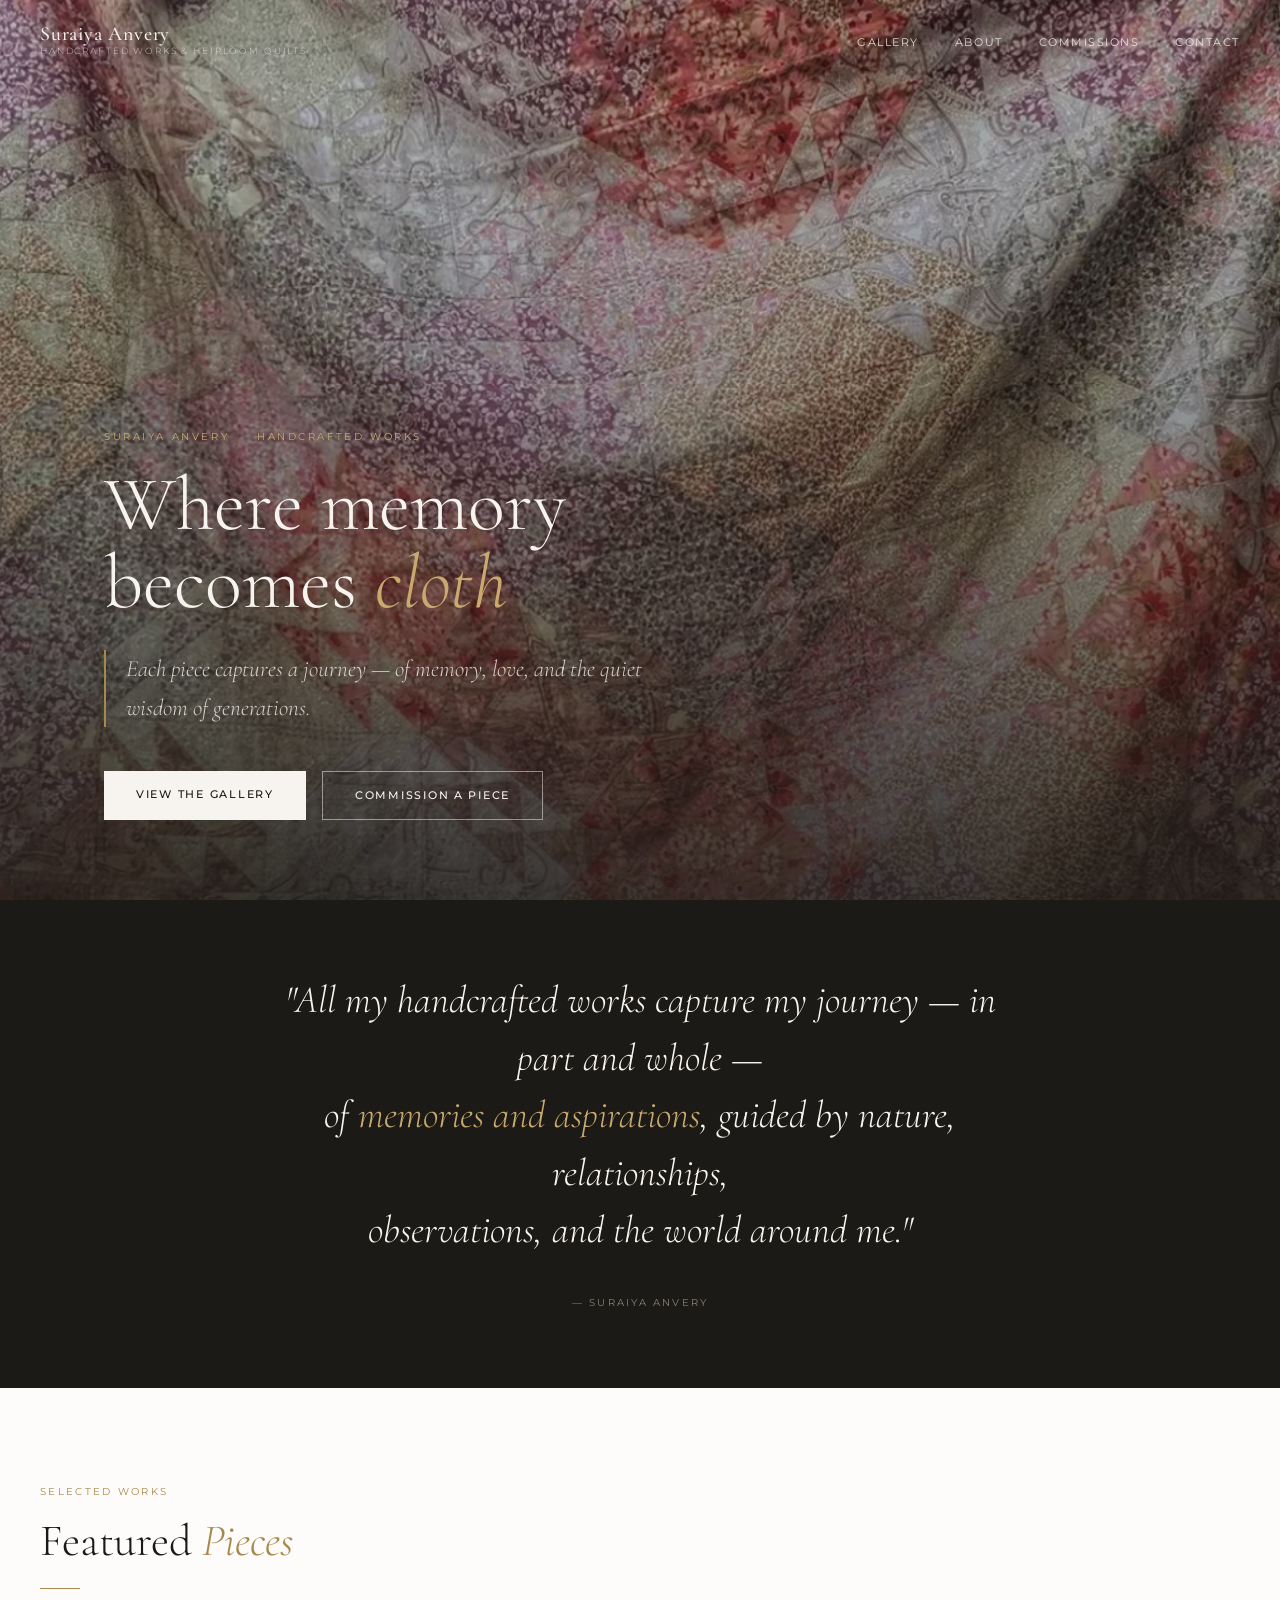
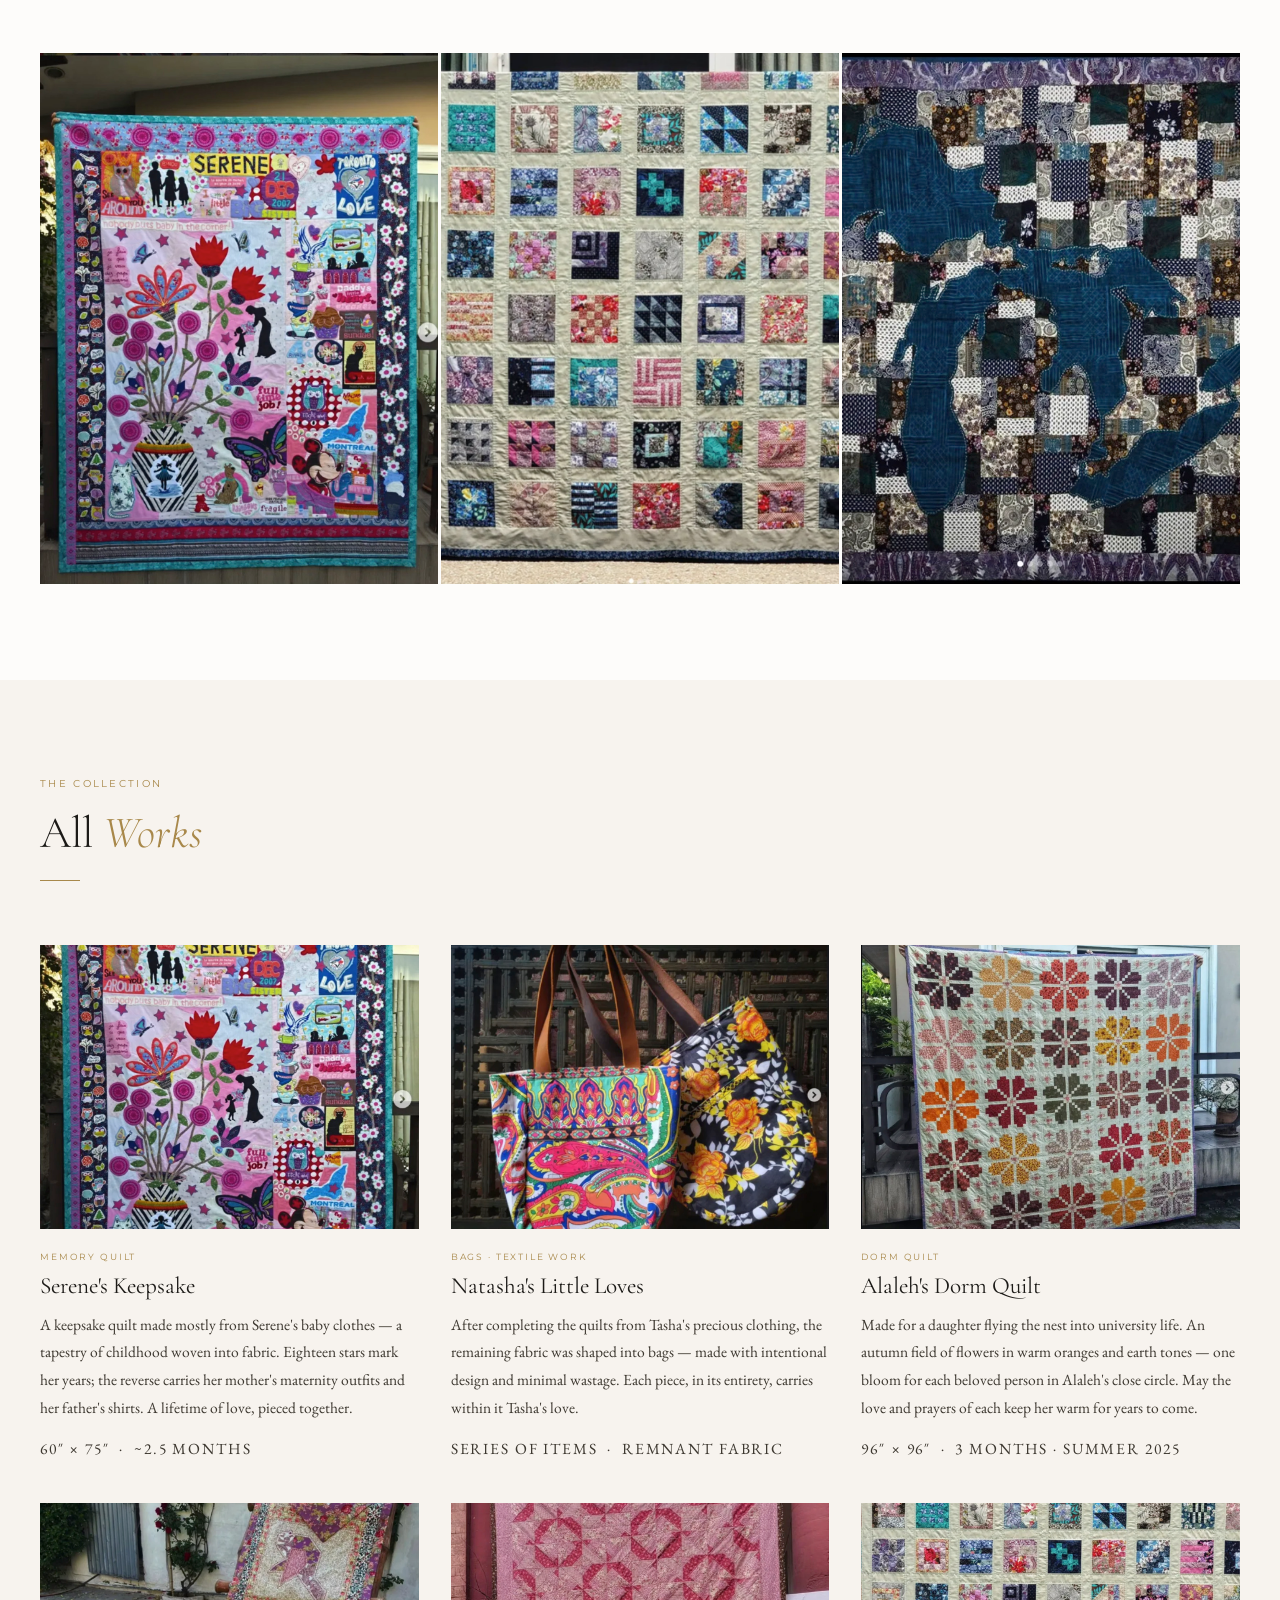
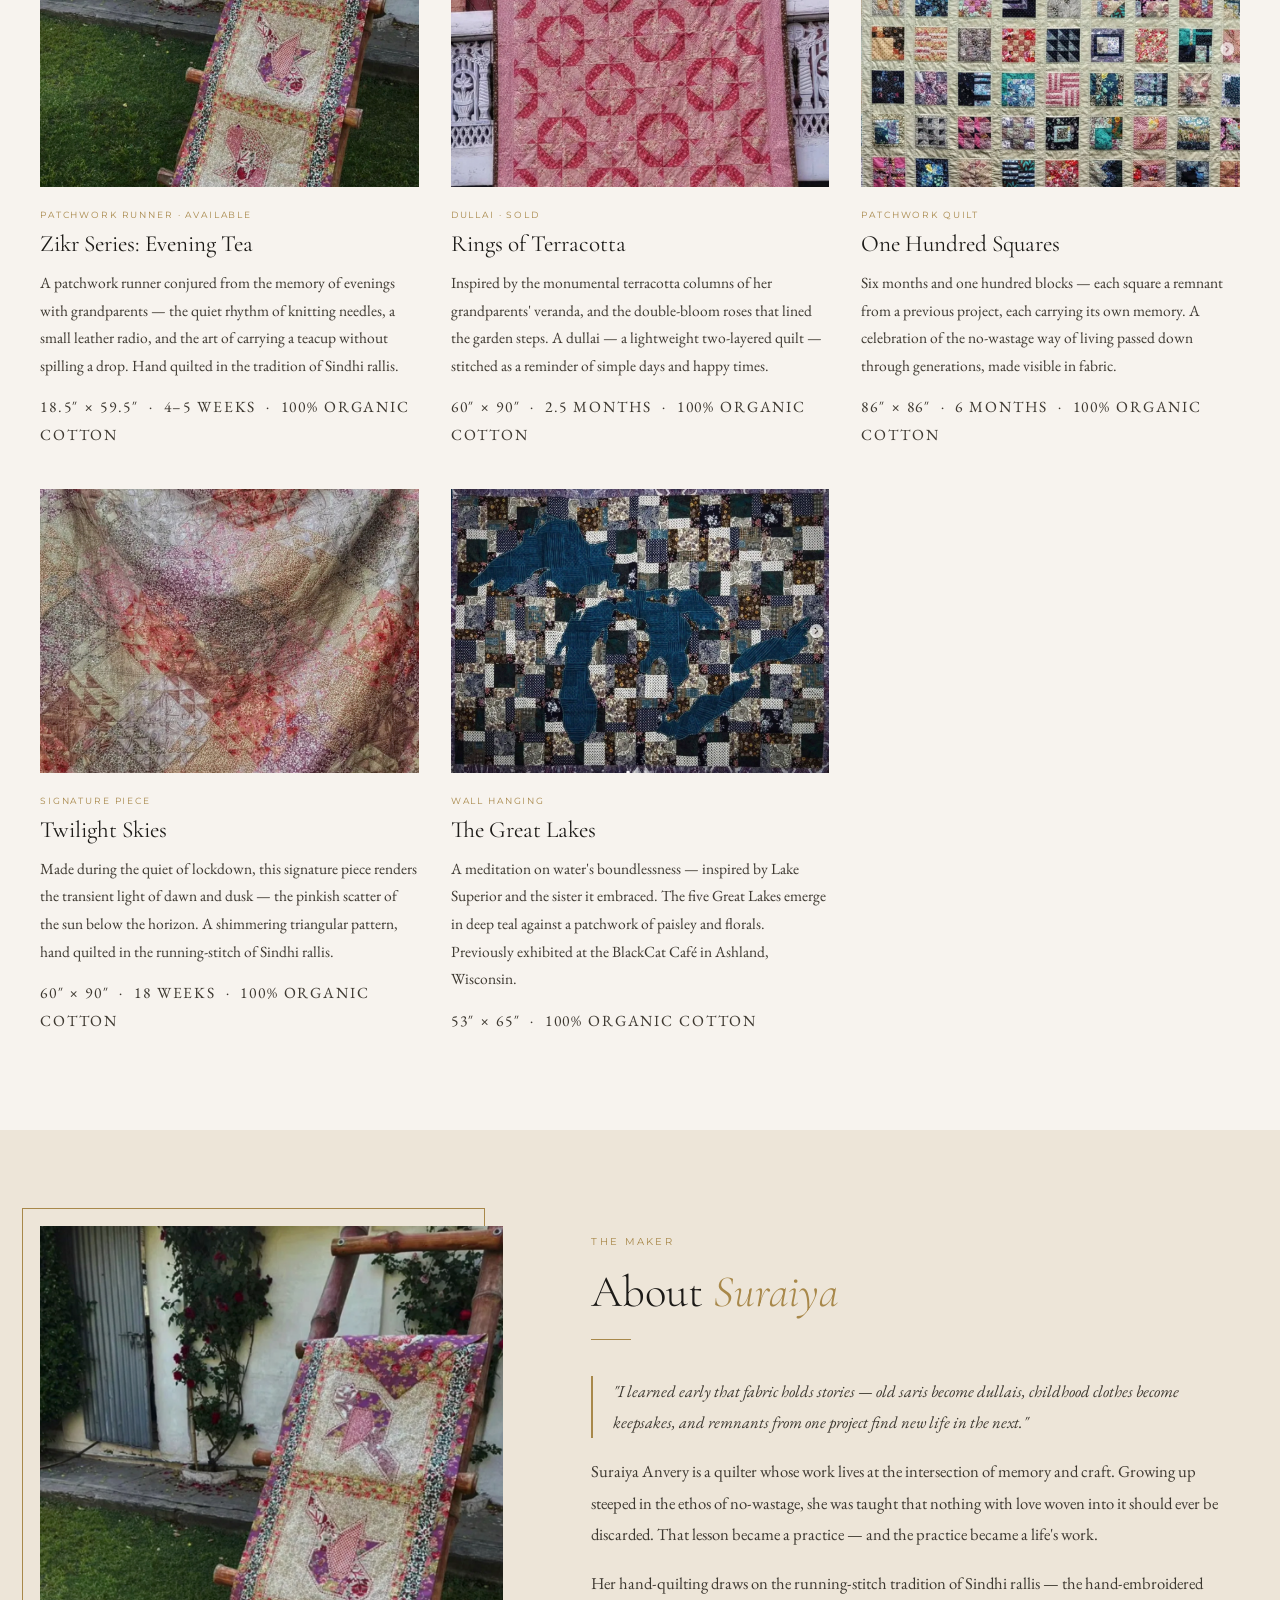
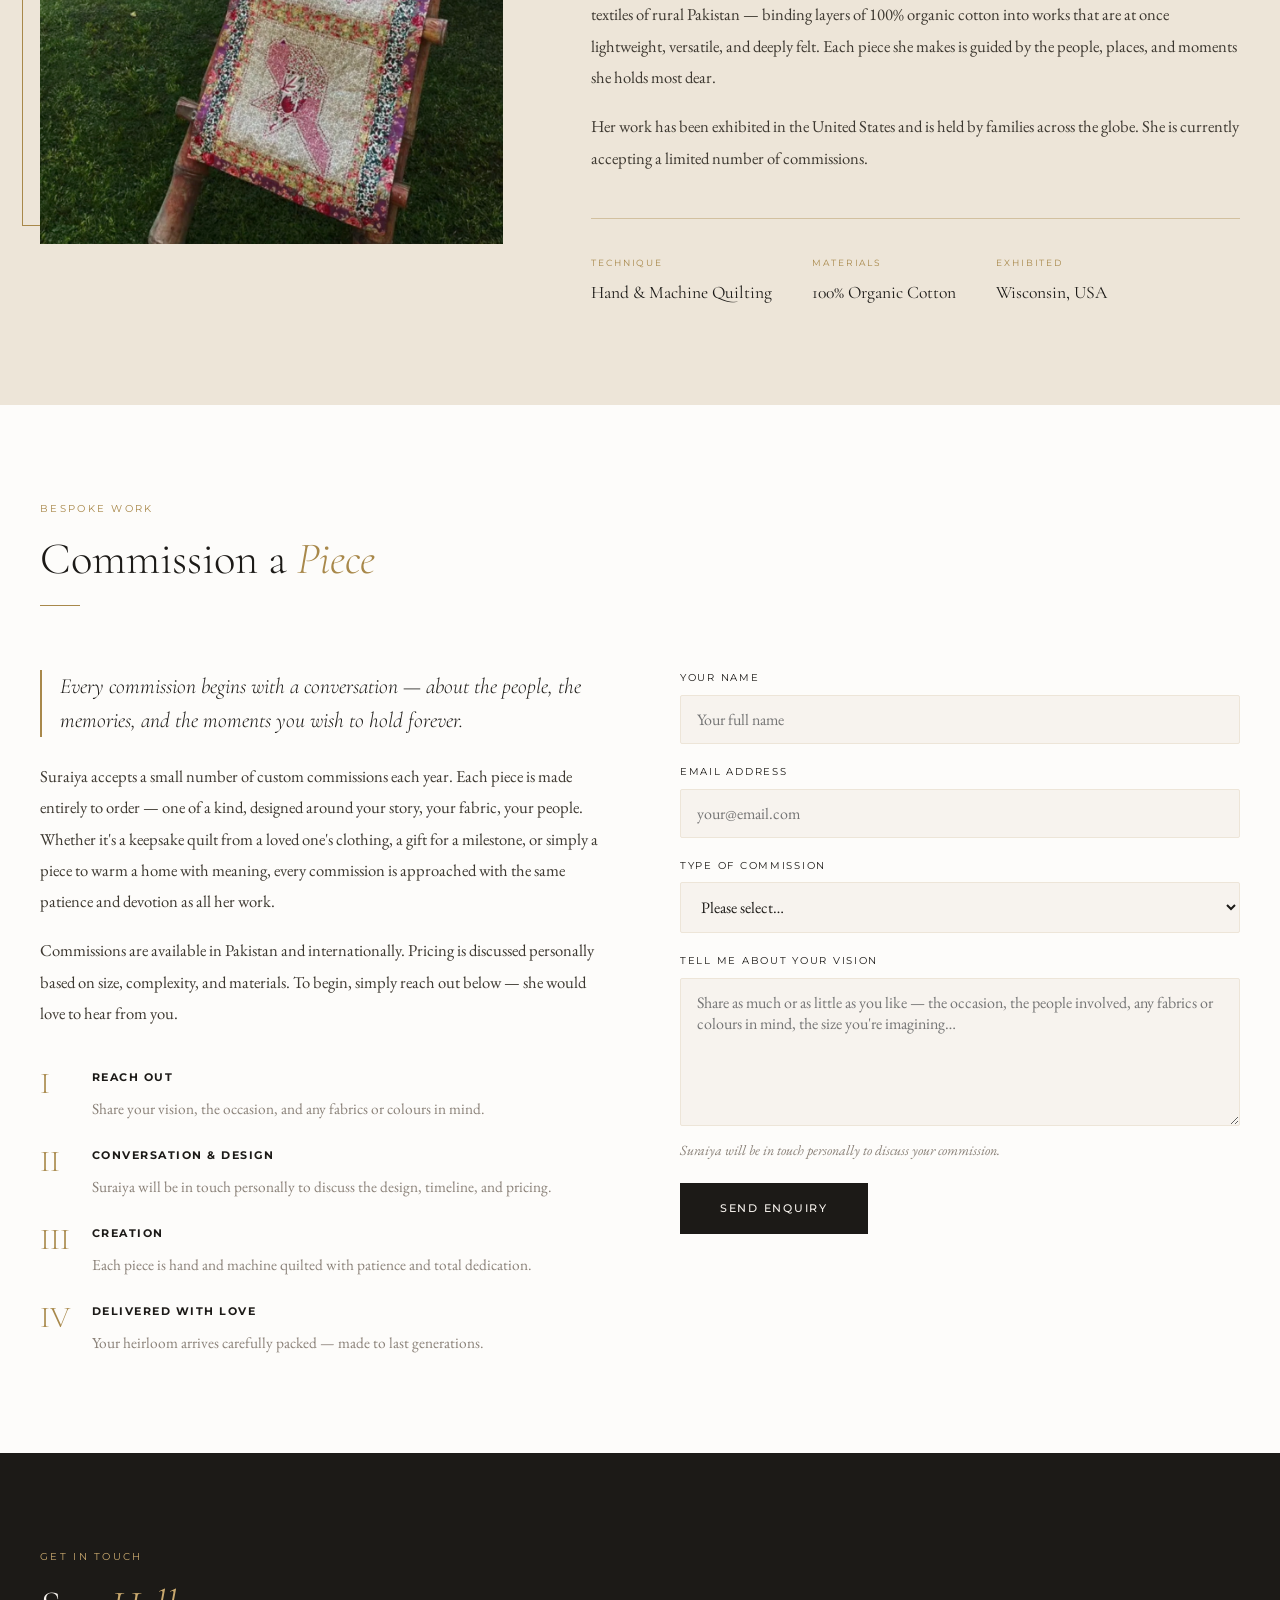
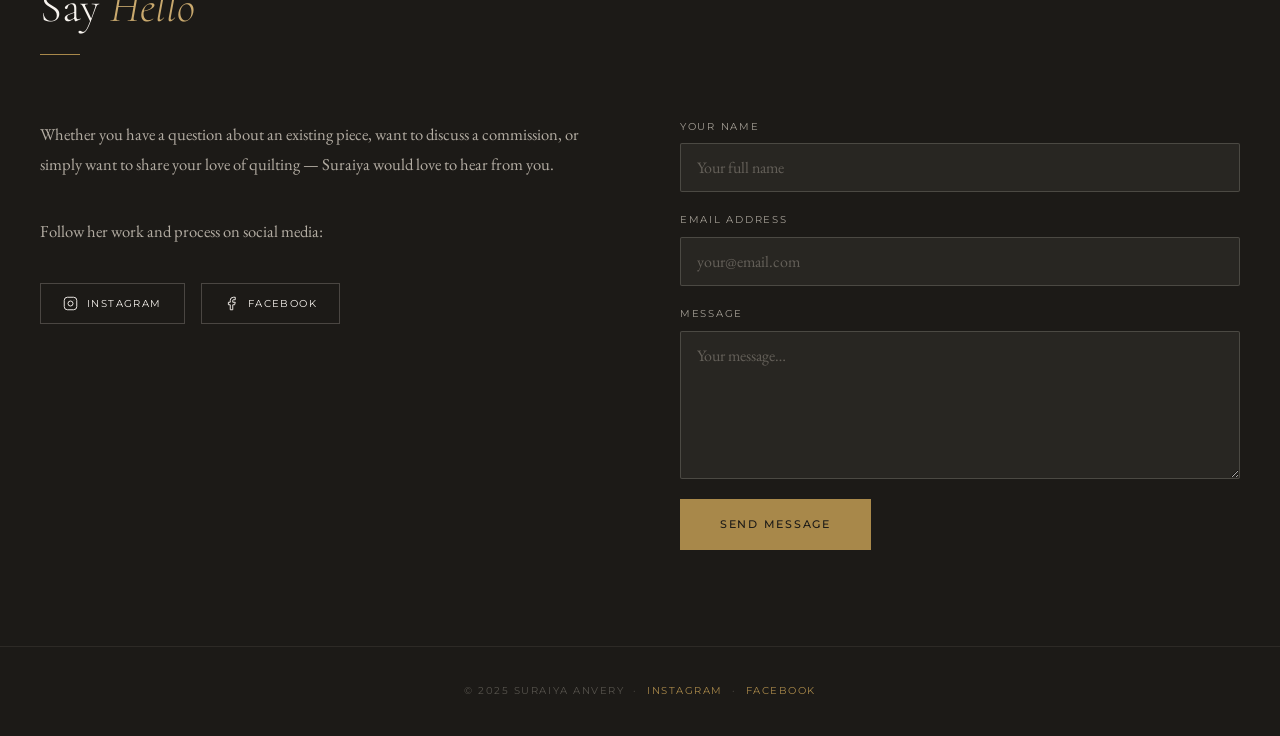
==== commit 94933f56: "Add Netlify Forms integration for commission and contact forms Both forms now POST to Netlify via fe" ====
--- a/index.html
+++ b/index.html
@@ -315,7 +315,13 @@
         </ul>
       </div>
       <div>
-        <form class="commission-form" id="commission-form" novalidate>
+        <form class="commission-form" id="commission-form"
+              name="commission-enquiry" method="POST"
+              data-netlify="true" netlify-honeypot="bot-field" novalidate>
+          <input type="hidden" name="form-name" value="commission-enquiry" />
+          <p style="display:none">
+            <label>Don't fill this out: <input name="bot-field" tabindex="-1" autocomplete="off" /></label>
+          </p>
           <div class="form-group">
             <label for="c-name">Your Name</label>
             <input type="text" id="c-name" name="name" placeholder="Your full name" required />
@@ -390,7 +396,13 @@
           </a>
         </div>
       </div>
-      <form class="commission-form contact-form" id="contact-form" novalidate>
+      <form class="commission-form contact-form" id="contact-form"
+            name="contact-message" method="POST"
+            data-netlify="true" netlify-honeypot="bot-field" novalidate>
+        <input type="hidden" name="form-name" value="contact-message" />
+        <p style="display:none">
+          <label>Don't fill this out: <input name="bot-field" tabindex="-1" autocomplete="off" /></label>
+        </p>
         <div class="form-group">
           <label for="ct-name">Your Name</label>
           <input type="text" id="ct-name" name="name" placeholder="Your full name" required />
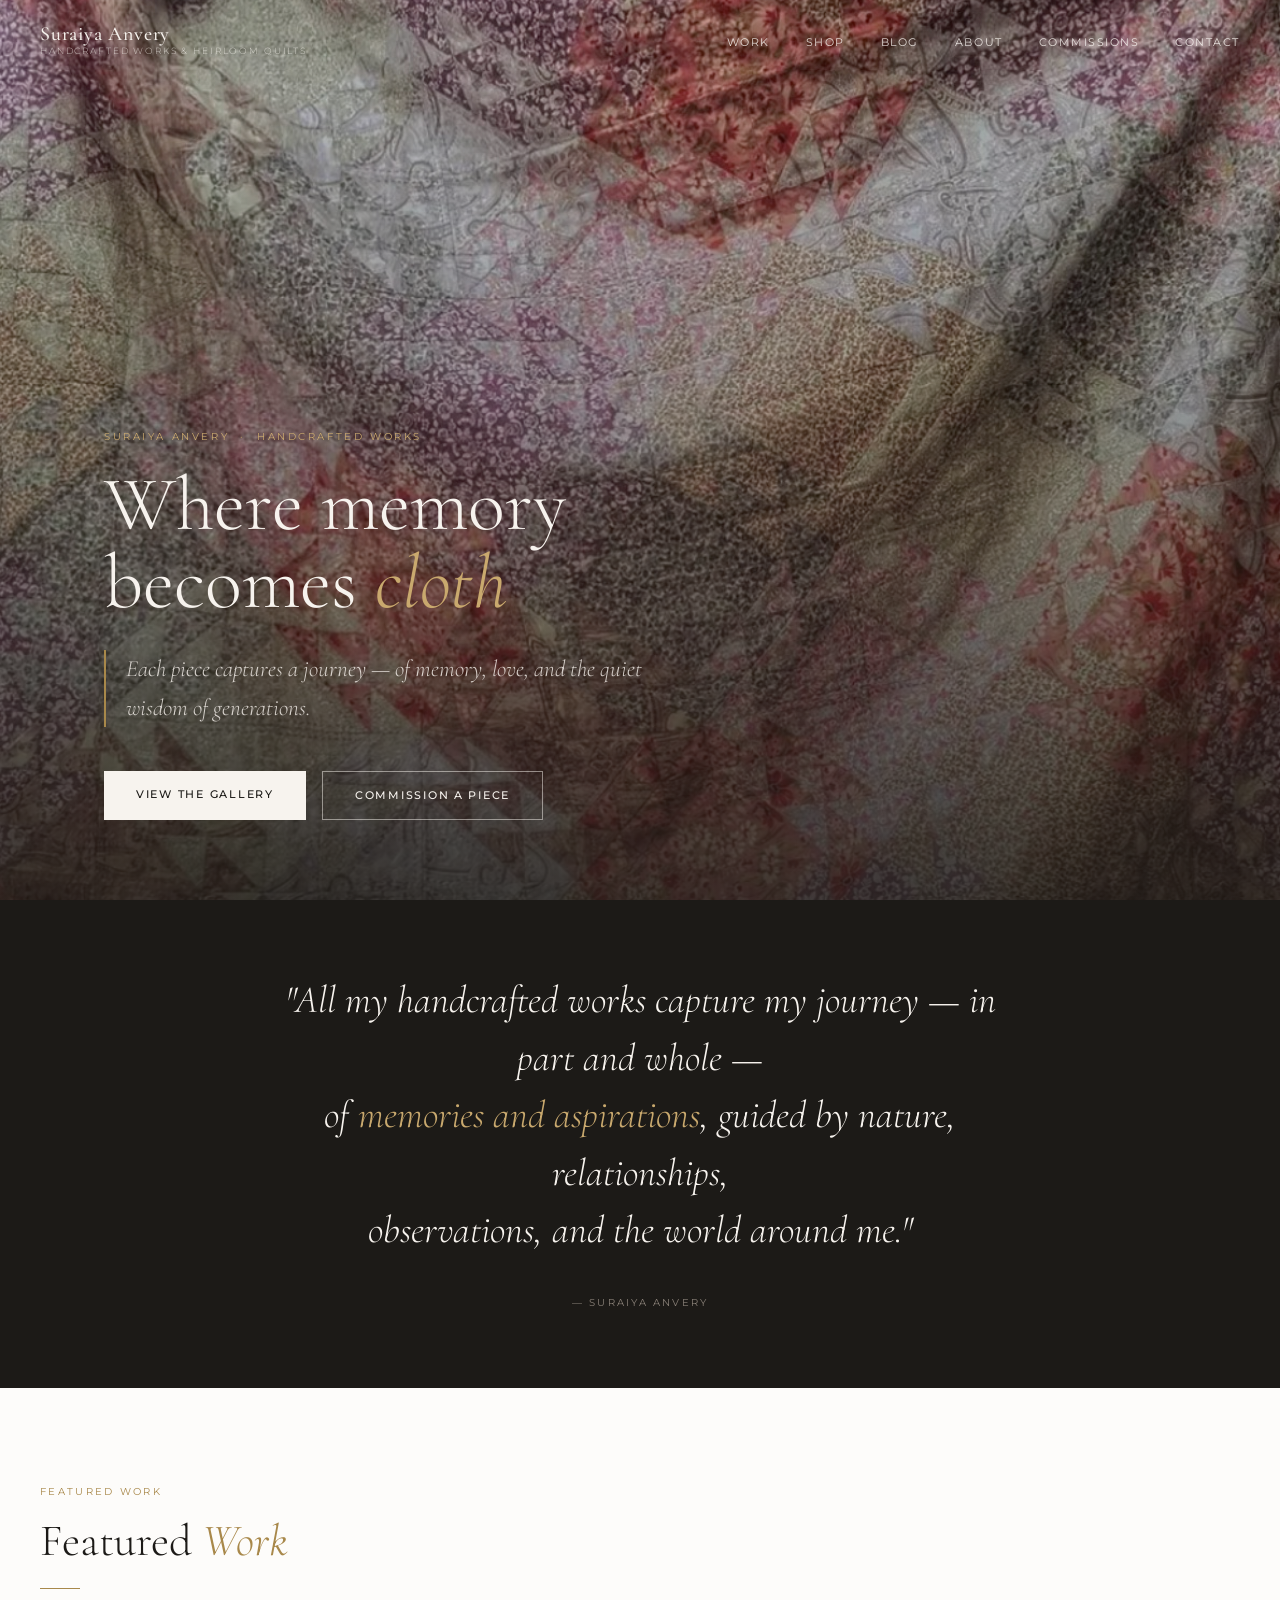
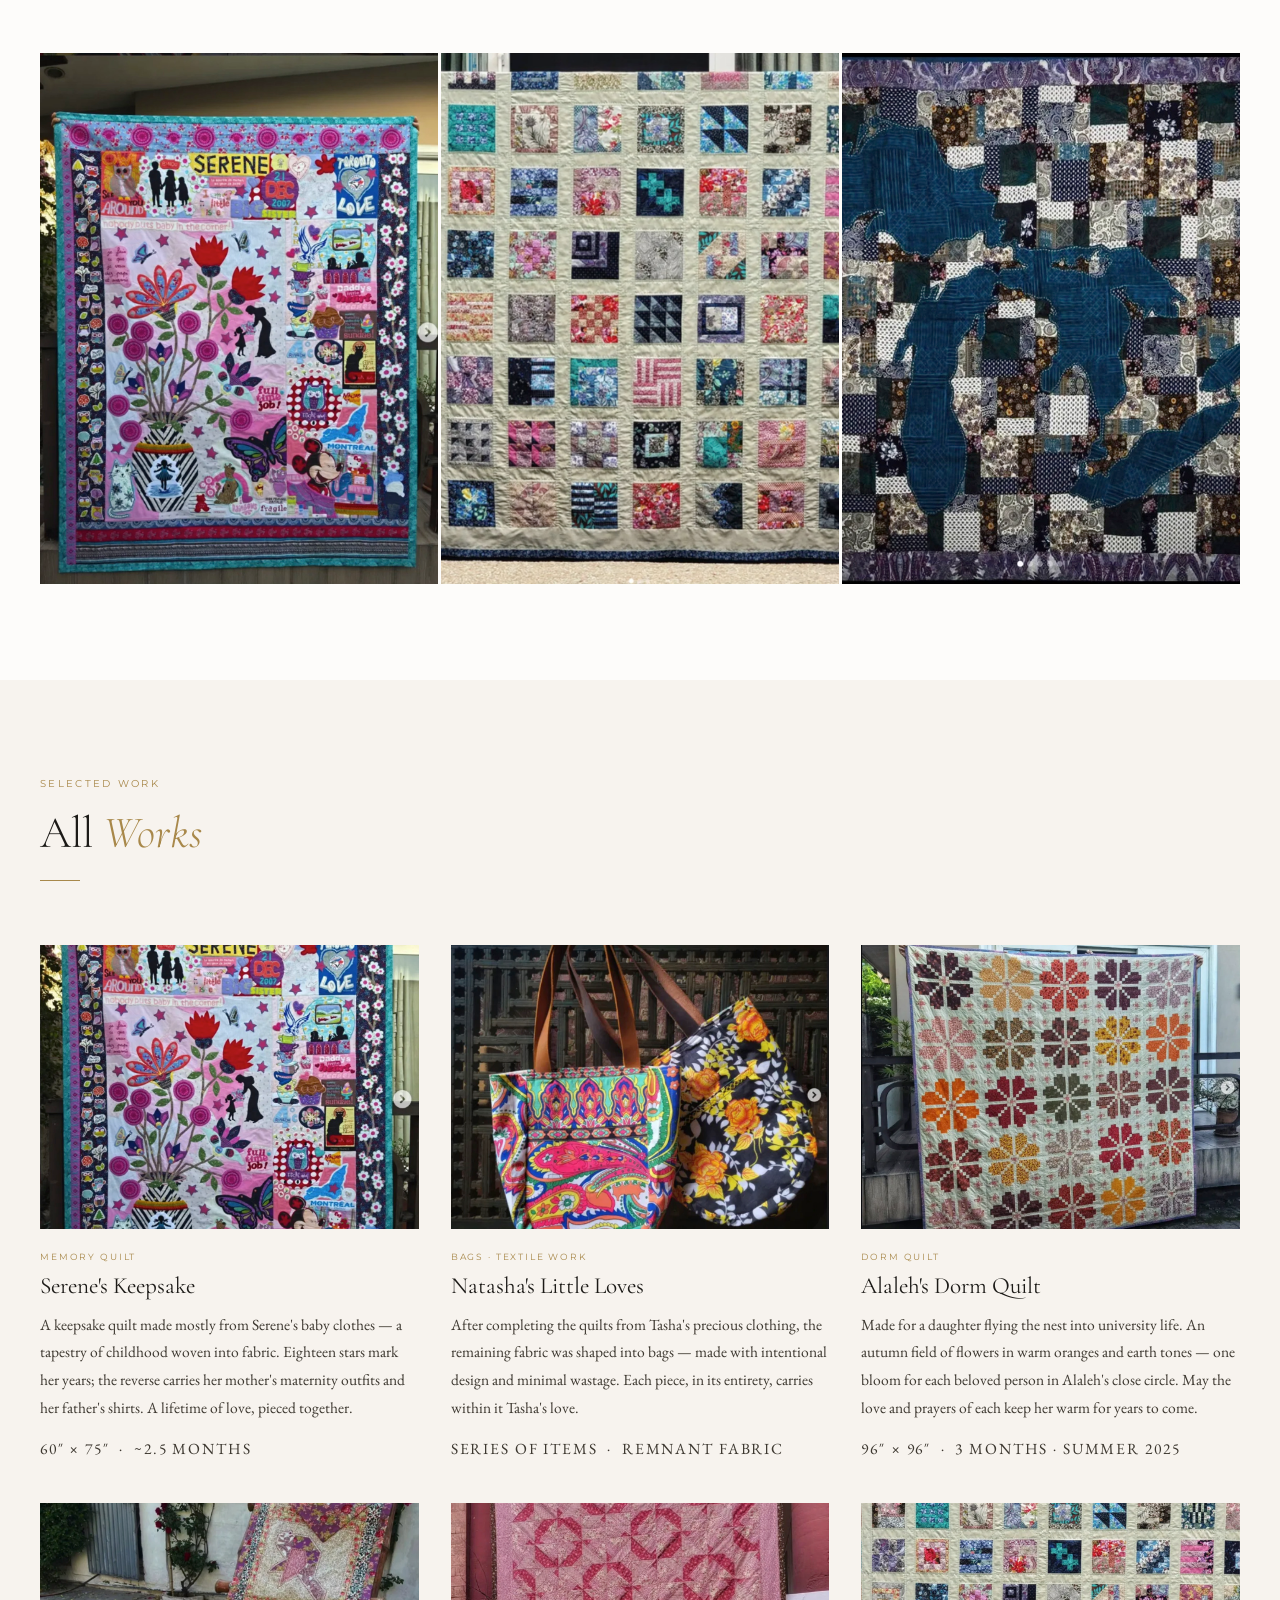
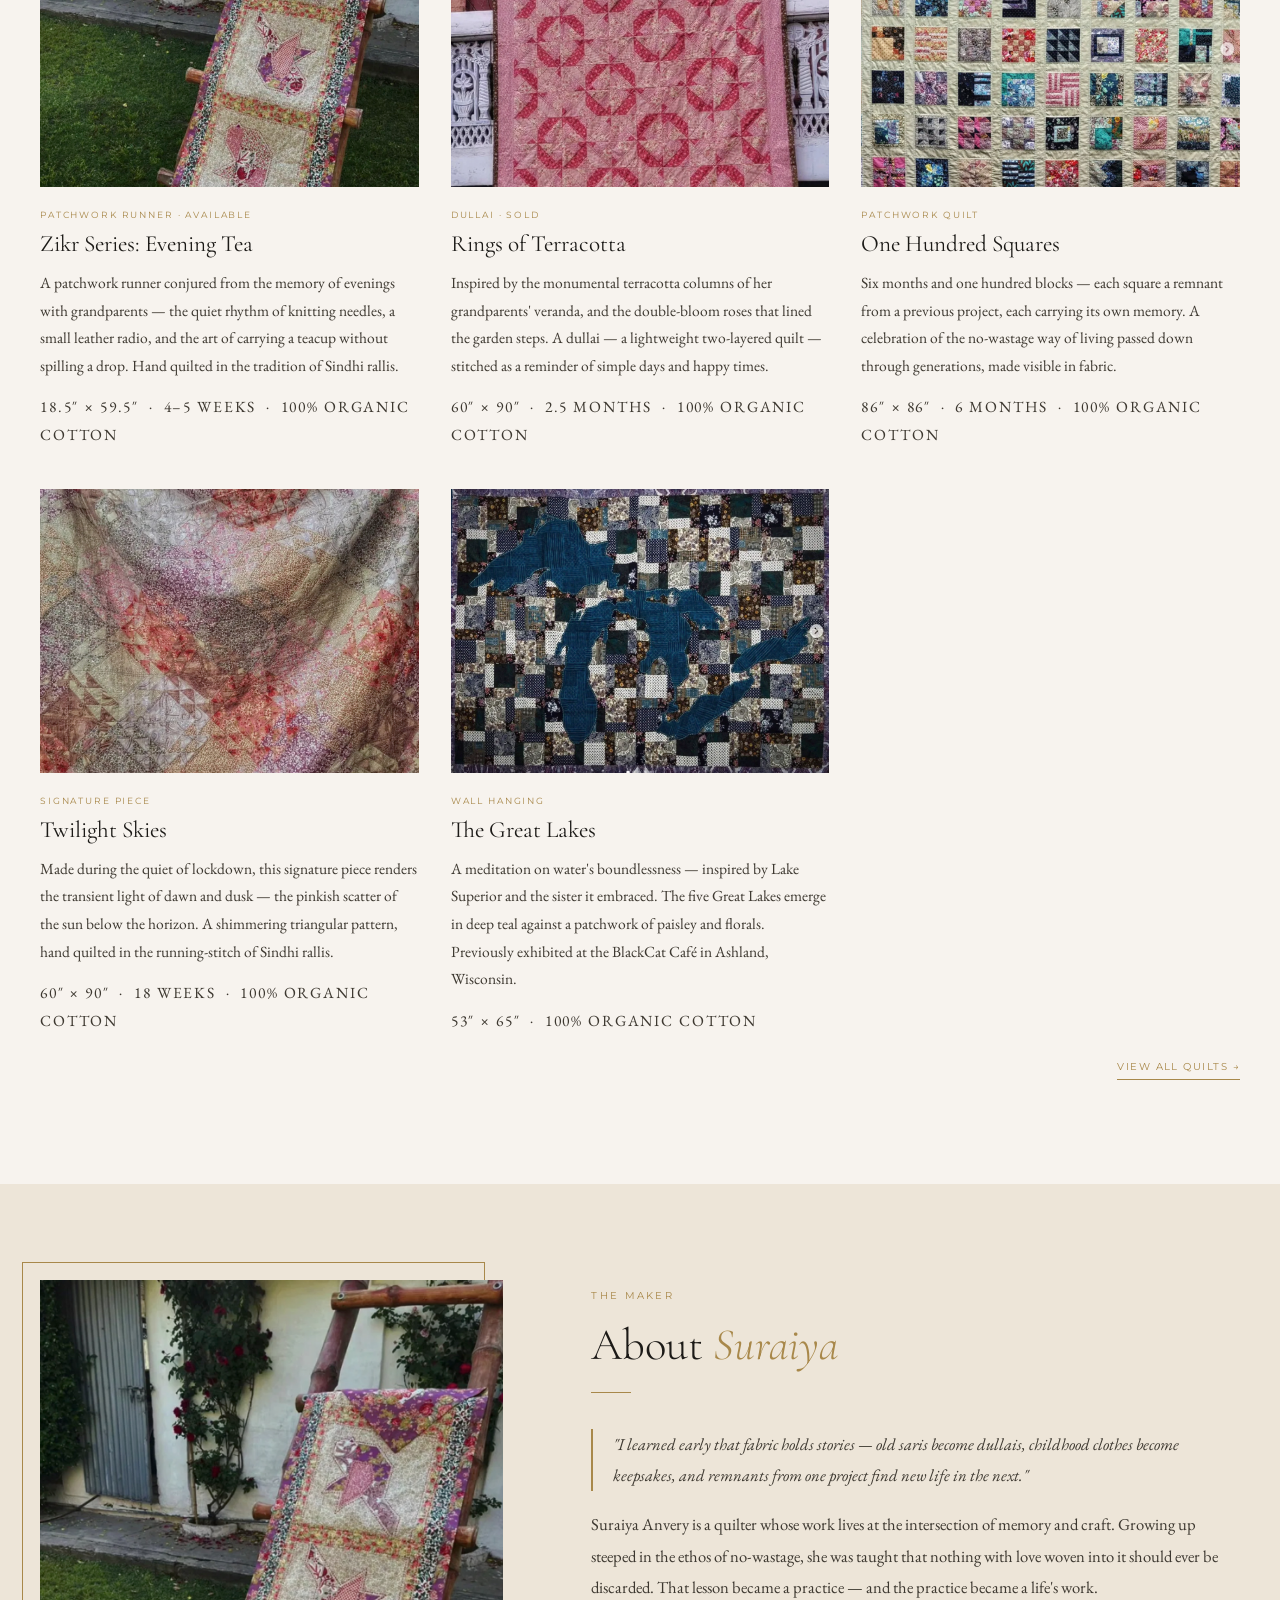
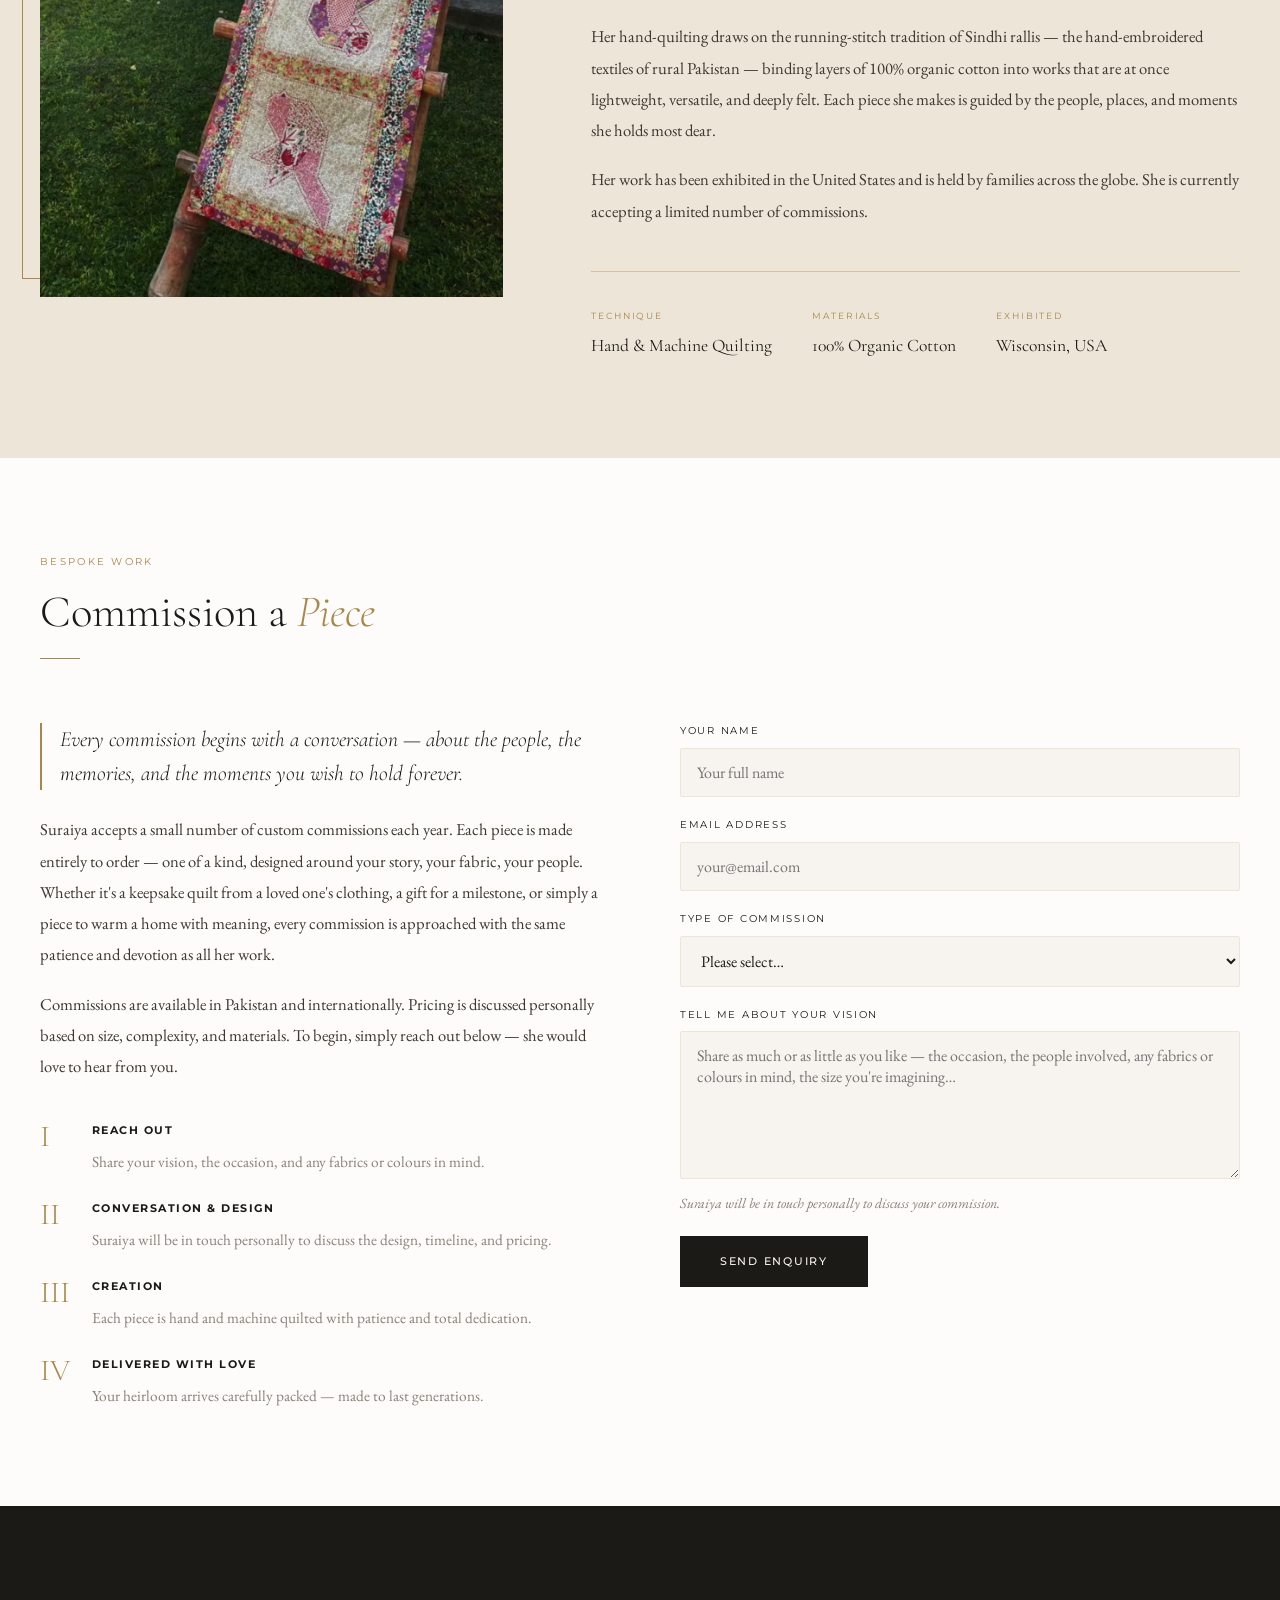
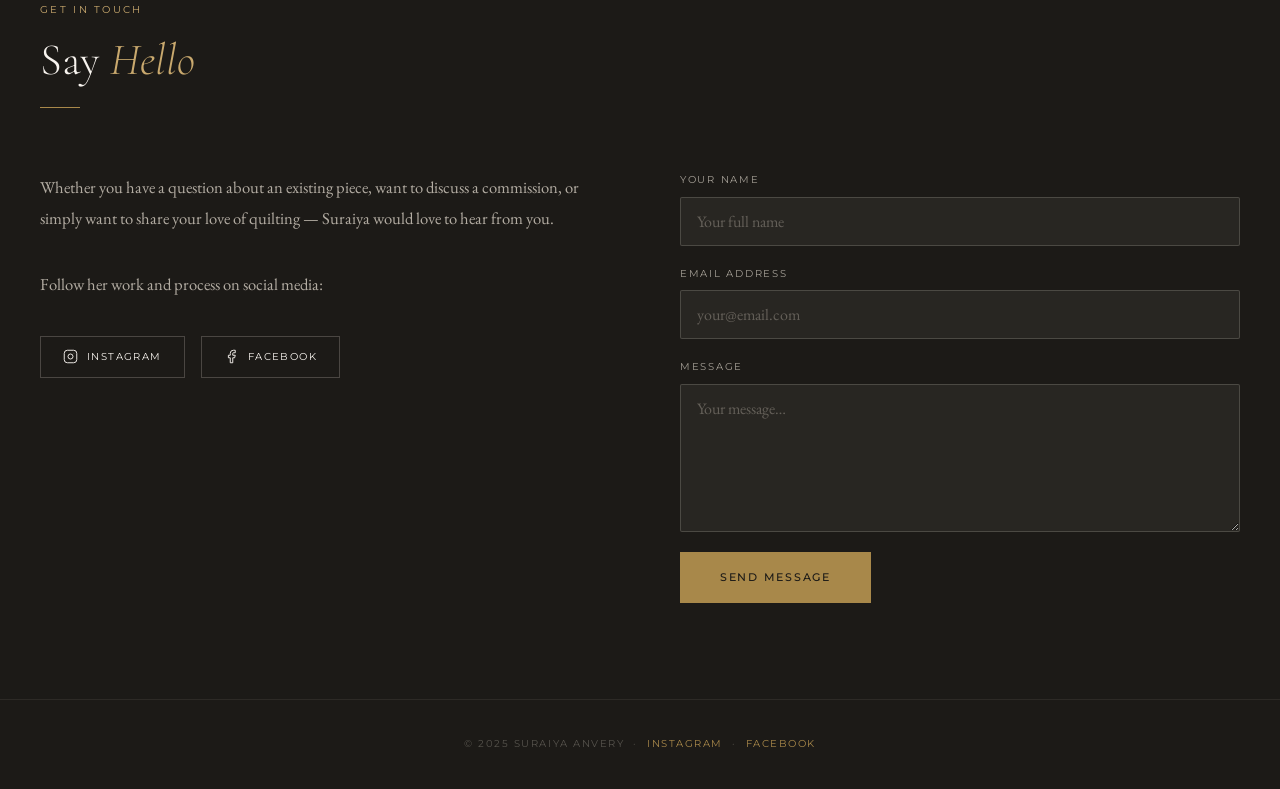
==== commit e69be35a: "Add site navigation with dropdowns and placeholder pages" ====
--- a/index.html
+++ b/index.html
@@ -18,7 +18,25 @@
     <span class="tagline">Handcrafted Works &amp; Heirloom Quilts</span>
   </a>
   <ul class="nav-links">
-    <li><a href="#gallery">Gallery</a></li>
+    <li class="nav-has-dropdown">
+      <a href="/work.html">Work</a>
+      <ul class="nav-dropdown" aria-label="Work submenu">
+        <li><a href="/work.html">All Work</a></li>
+        <li><a href="/quilts.html">Quilts</a></li>
+        <li><a href="/bags.html">Bags</a></li>
+        <li><a href="/small-works.html">Small Works</a></li>
+        <li><a href="/wall-hangings.html">Wall Hangings</a></li>
+        <li><a href="/runners.html">Runners</a></li>
+      </ul>
+    </li>
+    <li class="nav-has-dropdown">
+      <a href="/patterns.html">Shop</a>
+      <ul class="nav-dropdown" aria-label="Shop submenu">
+        <li><a href="/patterns.html">Patterns</a></li>
+        <li><a href="/available-works.html">Available Works</a></li>
+      </ul>
+    </li>
+    <li><a href="/blog.html">Blog</a></li>
     <li><a href="#about">About</a></li>
     <li><a href="#commissions">Commissions</a></li>
     <li><a href="#contact">Contact</a></li>
@@ -30,7 +48,29 @@
 
 <div class="nav-mobile" role="navigation" aria-label="Mobile navigation">
   <ul>
-    <li><a href="#gallery">Gallery</a></li>
+    <li class="nav-mobile-group">
+      <button class="nav-mobile-group-toggle" aria-expanded="false" aria-controls="mob-work">
+        Work <span class="toggle-arrow" aria-hidden="true">▾</span>
+      </button>
+      <ul class="nav-mobile-sub" id="mob-work">
+        <li><a href="/work.html">All Work</a></li>
+        <li><a href="/quilts.html">Quilts</a></li>
+        <li><a href="/bags.html">Bags</a></li>
+        <li><a href="/small-works.html">Small Works</a></li>
+        <li><a href="/wall-hangings.html">Wall Hangings</a></li>
+        <li><a href="/runners.html">Runners</a></li>
+      </ul>
+    </li>
+    <li class="nav-mobile-group">
+      <button class="nav-mobile-group-toggle" aria-expanded="false" aria-controls="mob-shop">
+        Shop <span class="toggle-arrow" aria-hidden="true">▾</span>
+      </button>
+      <ul class="nav-mobile-sub" id="mob-shop">
+        <li><a href="/patterns.html">Patterns</a></li>
+        <li><a href="/available-works.html">Available Works</a></li>
+      </ul>
+    </li>
+    <li><a href="/blog.html">Blog</a></li>
     <li><a href="#about">About</a></li>
     <li><a href="#commissions">Commissions</a></li>
     <li><a href="#contact">Contact</a></li>
@@ -73,8 +113,8 @@
 <section class="section featured" id="featured" aria-label="Featured works">
   <div class="section-inner">
     <div class="section-header">
-      <span class="section-eyebrow">Selected Works</span>
-      <h2 class="section-title">Featured <em>Pieces</em></h2>
+      <span class="section-eyebrow">Featured Work</span>
+      <h2 class="section-title">Featured <em>Work</em></h2>
       <div class="section-rule"></div>
     </div>
     <div class="featured-grid">
@@ -113,7 +153,7 @@
 <section class="section gallery" id="gallery" aria-label="Full gallery">
   <div class="section-inner">
     <div class="section-header">
-      <span class="section-eyebrow">The Collection</span>
+      <span class="section-eyebrow">Selected Work</span>
       <h2 class="section-title">All <em>Works</em></h2>
       <div class="section-rule"></div>
     </div>
@@ -199,6 +239,9 @@
         <p class="gallery-card-meta">53″ × 65″ &nbsp;·&nbsp; 100% organic cotton</p>
       </div>
 
+    </div>
+    <div class="gallery-view-all">
+      <a href="/quilts.html">View all quilts &rarr;</a>
     </div>
   </div>
 </section>
@@ -316,7 +359,7 @@
       </div>
       <div>
         <form class="commission-form" id="commission-form"
-              name="commission-enquiry" method="POST"
+              name="commission-enquiry" method="POST" action="/thank-you.html"
               data-netlify="true" netlify-honeypot="bot-field" novalidate>
           <input type="hidden" name="form-name" value="commission-enquiry" />
           <p style="display:none">
@@ -397,7 +440,7 @@
         </div>
       </div>
       <form class="commission-form contact-form" id="contact-form"
-            name="contact-message" method="POST"
+            name="contact-message" method="POST" action="/thank-you.html"
             data-netlify="true" netlify-honeypot="bot-field" novalidate>
         <input type="hidden" name="form-name" value="contact-message" />
         <p style="display:none">
--- a/css/style.css
+++ b/css/style.css
@@ -713,3 +713,104 @@
 @media (prefers-reduced-motion: reduce) {
   *, *::before, *::after { transition: none !important; animation: none !important; }
 }
+
+/* ---- NAV DROPDOWNS ---- */
+.nav-has-dropdown { position: relative; }
+
+.nav-dropdown {
+  display: none;
+  position: absolute;
+  top: calc(100% + 12px);
+  left: 50%;
+  transform: translateX(-50%);
+  background: rgba(247, 243, 238, 0.97);
+  backdrop-filter: blur(10px);
+  border: 1px solid var(--parchment);
+  padding: 12px 0;
+  list-style: none;
+  min-width: 180px;
+  z-index: 101;
+  box-shadow: 0 8px 32px rgba(28,26,23,0.08);
+}
+
+.nav-has-dropdown:hover .nav-dropdown,
+.nav-has-dropdown:focus-within .nav-dropdown {
+  display: block;
+}
+
+.nav-dropdown li a {
+  display: block;
+  padding: 9px 24px;
+  font-family: var(--font-utility);
+  font-size: 0.62rem;
+  letter-spacing: 0.12em;
+  text-transform: uppercase;
+  color: var(--ink-soft);
+  white-space: nowrap;
+  transition: color var(--transition);
+}
+.nav-dropdown li a::after { display: none; }
+.nav-dropdown li a:hover { color: var(--gold); }
+
+/* ---- MOBILE NAV GROUPS ---- */
+.nav-mobile-group { list-style: none; }
+
+.nav-mobile-group-toggle {
+  display: flex;
+  align-items: center;
+  justify-content: space-between;
+  font-family: var(--font-utility);
+  font-size: 0.78rem;
+  letter-spacing: 0.14em;
+  text-transform: uppercase;
+  color: var(--ink-soft);
+  background: none;
+  border: none;
+  cursor: pointer;
+  width: 100%;
+  padding: 0;
+}
+
+.nav-mobile-group-toggle .toggle-arrow {
+  font-size: 0.5rem;
+  transition: transform var(--transition);
+}
+.nav-mobile-group-toggle[aria-expanded="true"] .toggle-arrow {
+  transform: rotate(180deg);
+}
+
+.nav-mobile-sub {
+  list-style: none;
+  display: none;
+  flex-direction: column;
+  gap: 14px;
+  padding: 14px 0 4px 16px;
+}
+.nav-mobile-sub.open { display: flex; }
+
+.nav-mobile-sub a {
+  font-family: var(--font-utility);
+  font-size: 0.68rem;
+  letter-spacing: 0.12em;
+  text-transform: uppercase;
+  color: var(--mist);
+}
+
+/* ---- GALLERY VIEW-ALL LINK ---- */
+.gallery-view-all {
+  display: flex;
+  align-items: center;
+  justify-content: flex-end;
+  padding: 24px 0 8px;
+}
+.gallery-view-all a {
+  font-family: var(--font-utility);
+  font-size: 0.65rem;
+  letter-spacing: 0.14em;
+  text-transform: uppercase;
+  color: var(--gold);
+  border-bottom: 1px solid var(--gold);
+  padding-bottom: 2px;
+  transition: color var(--transition), border-color var(--transition);
+}
+.gallery-view-all a:hover { color: var(--gold-light); border-color: var(--gold-light); }
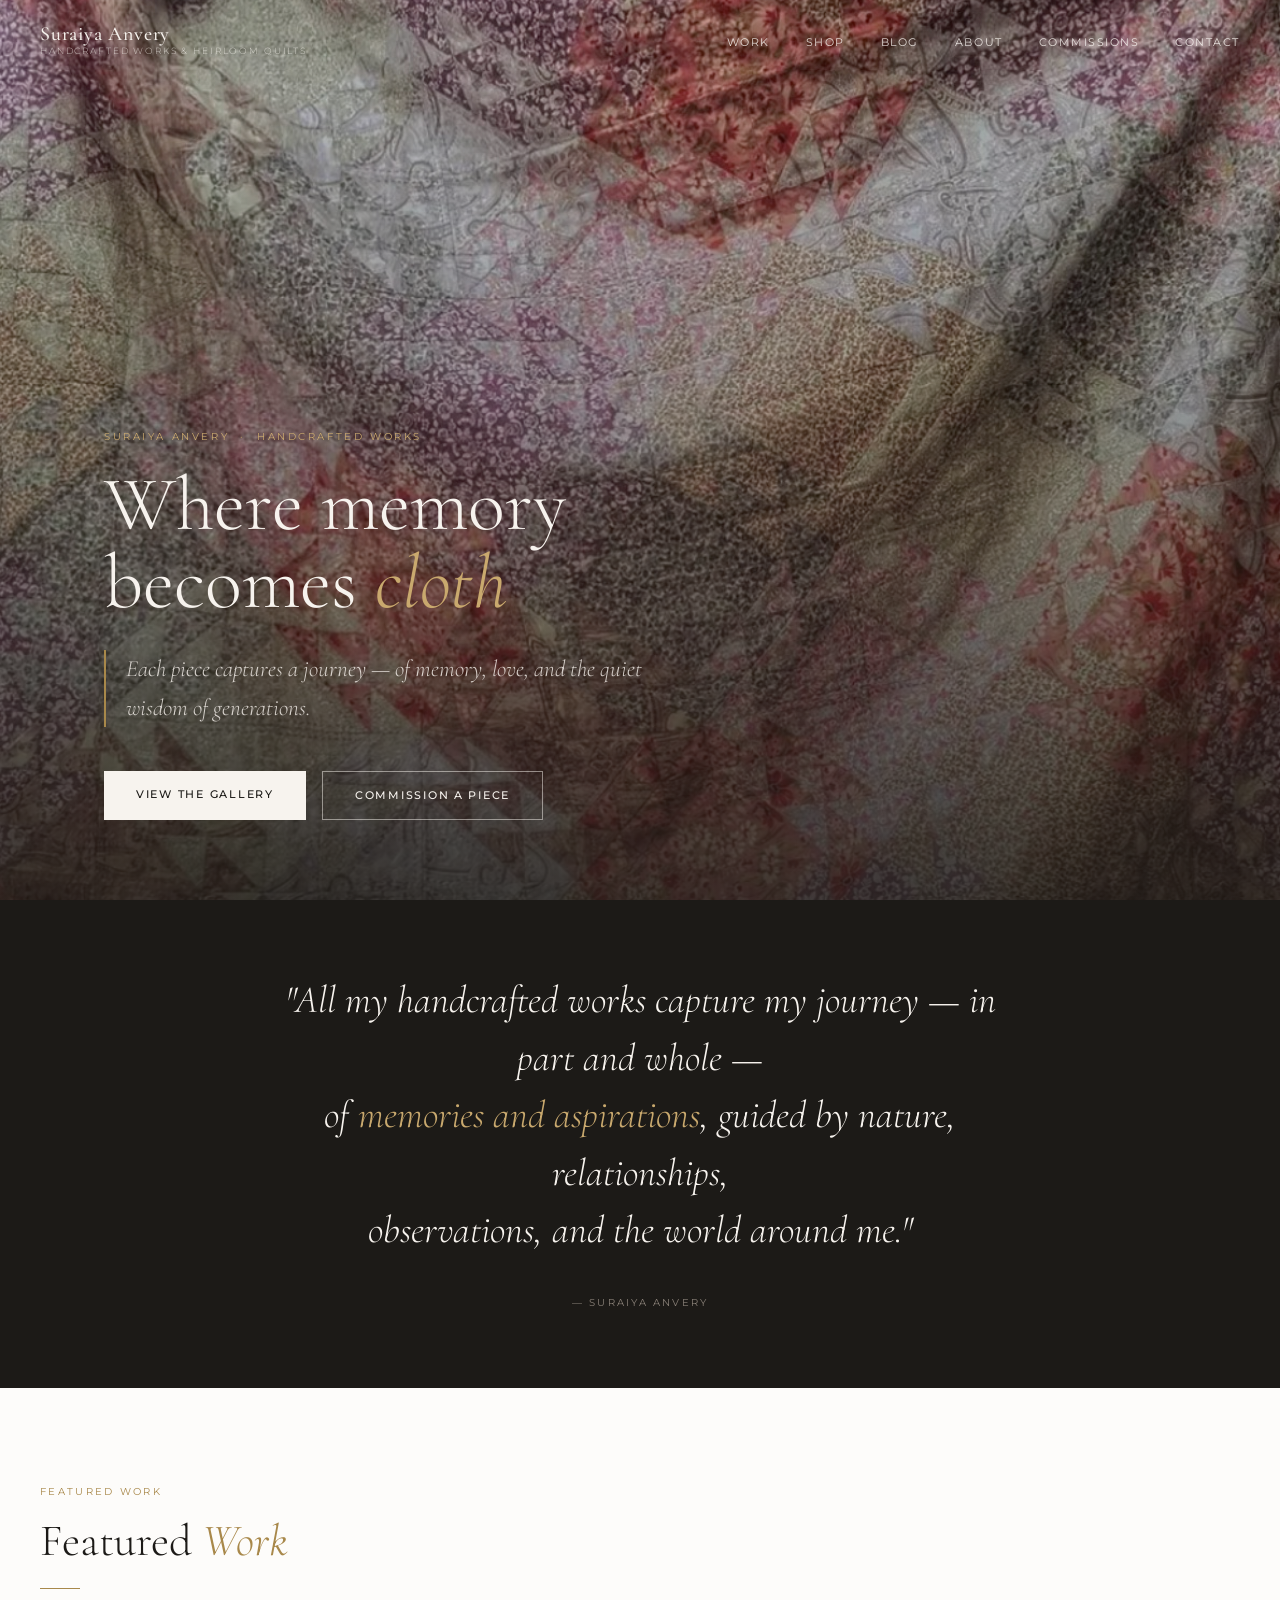
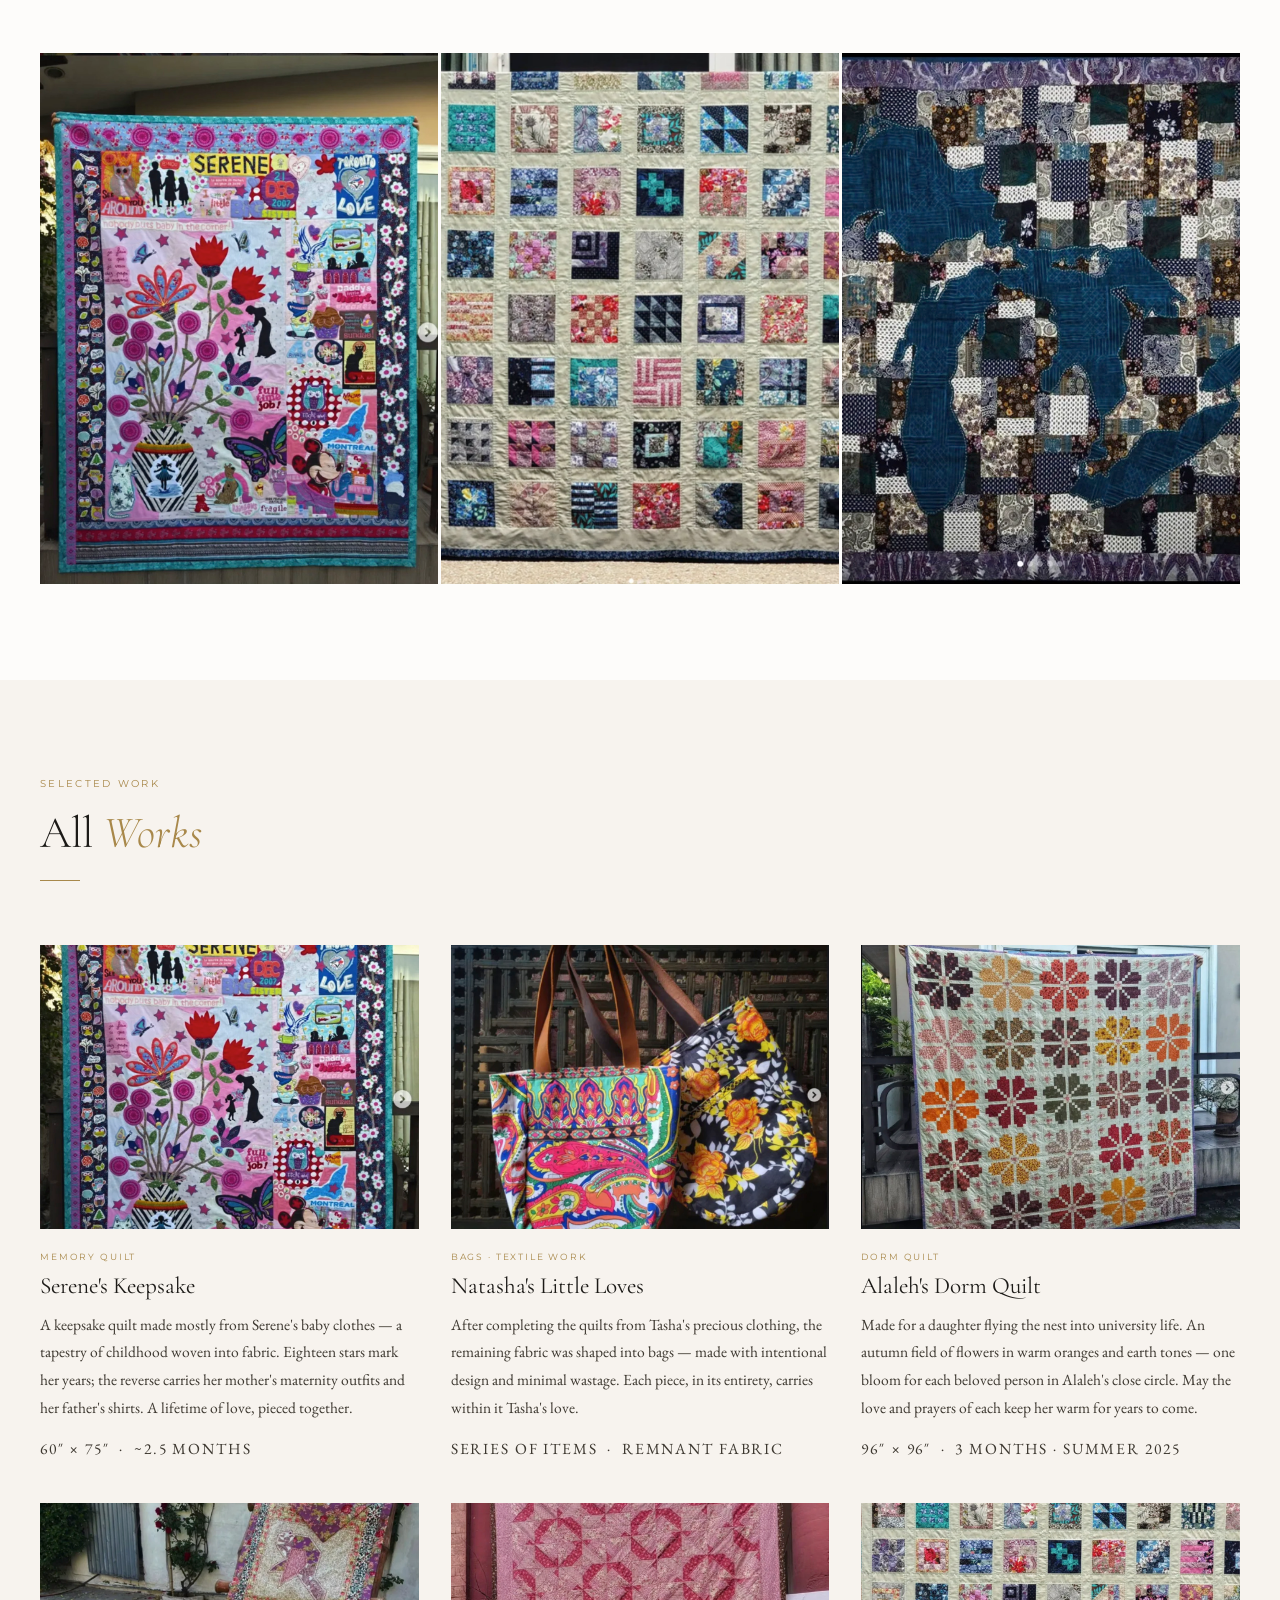
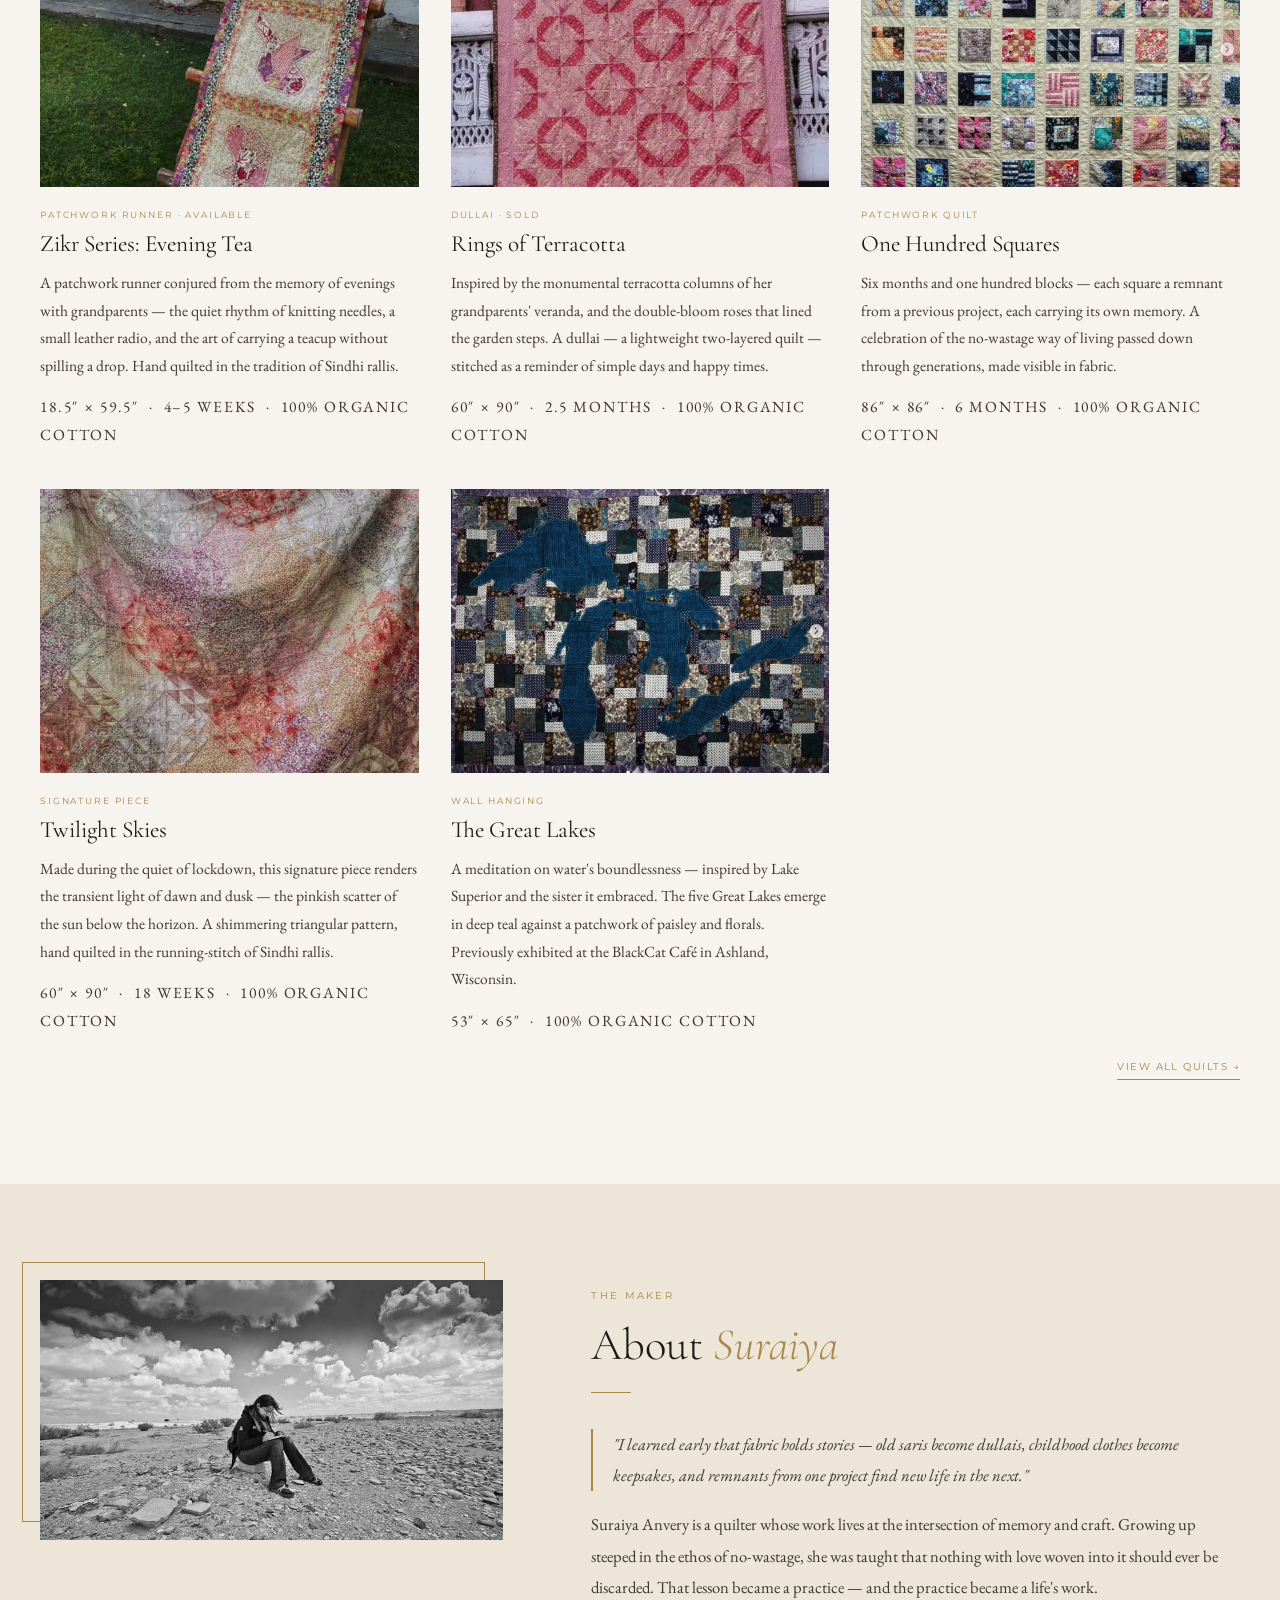
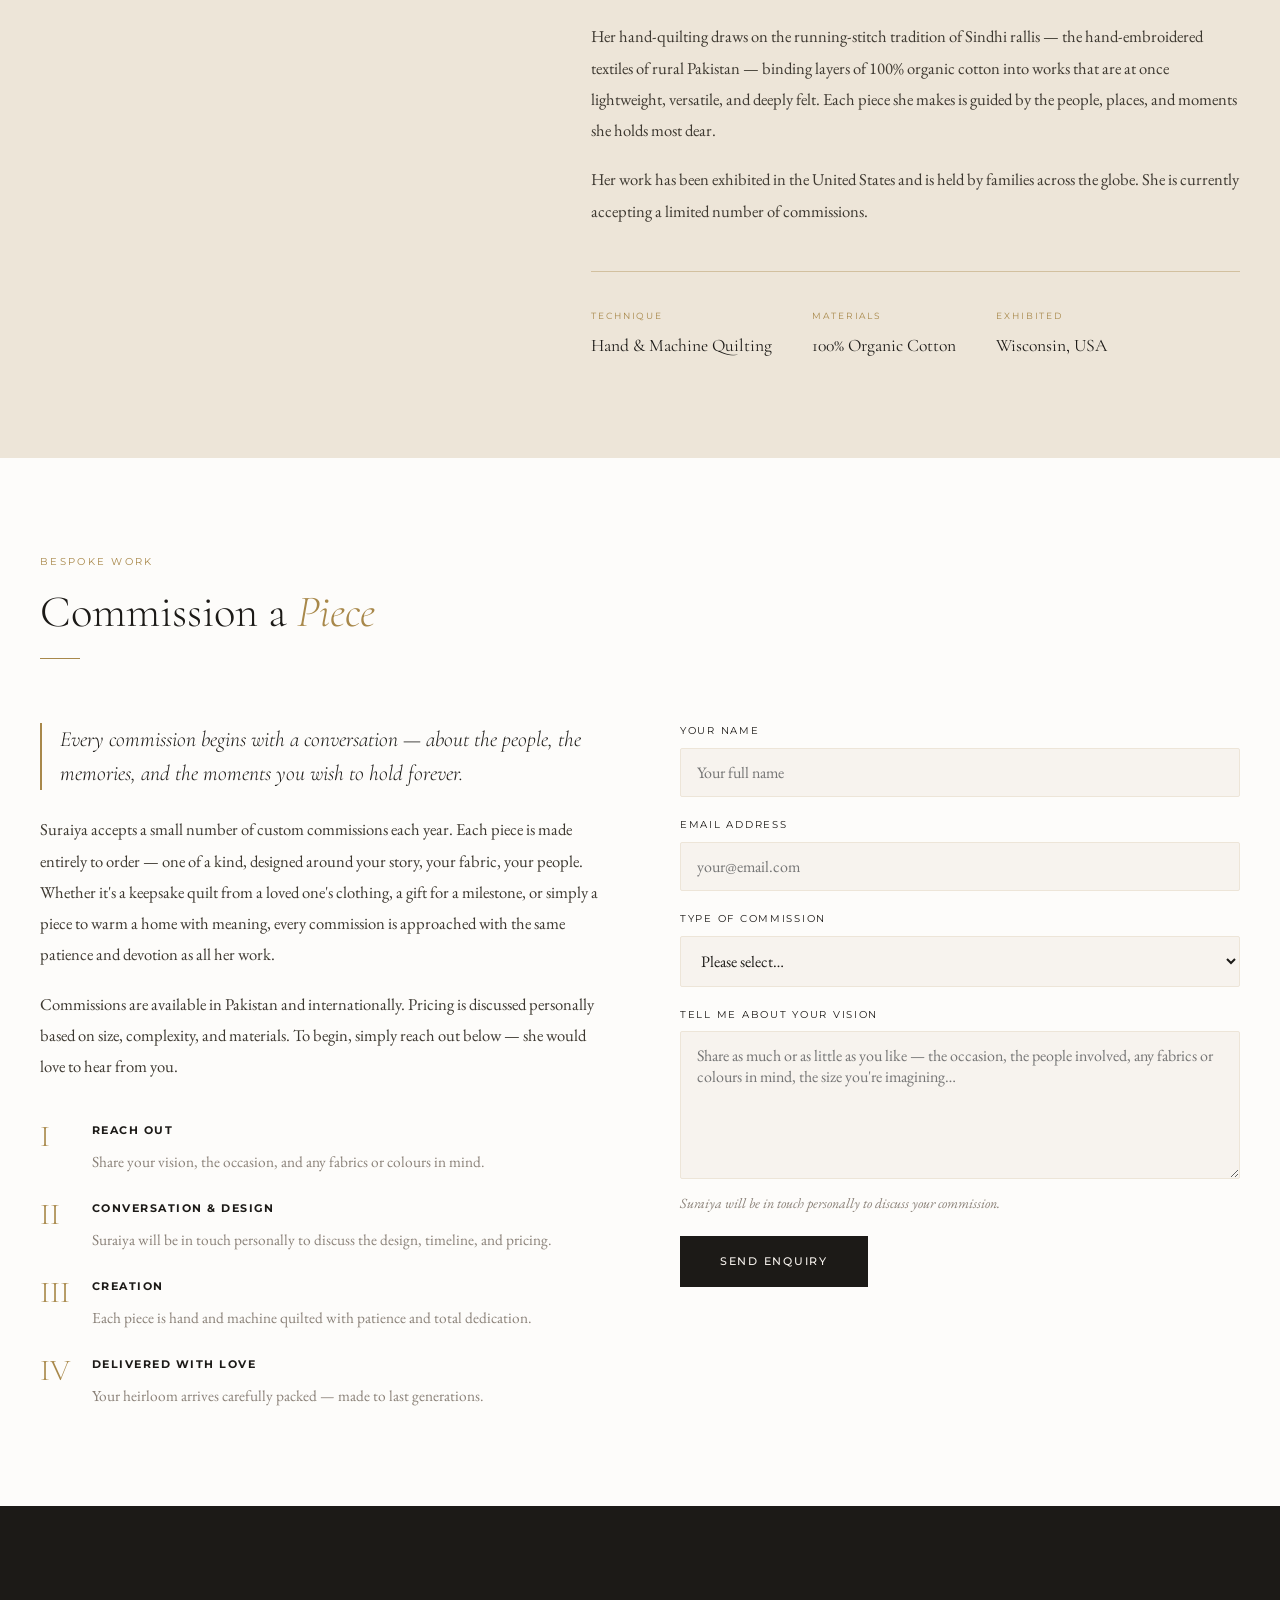
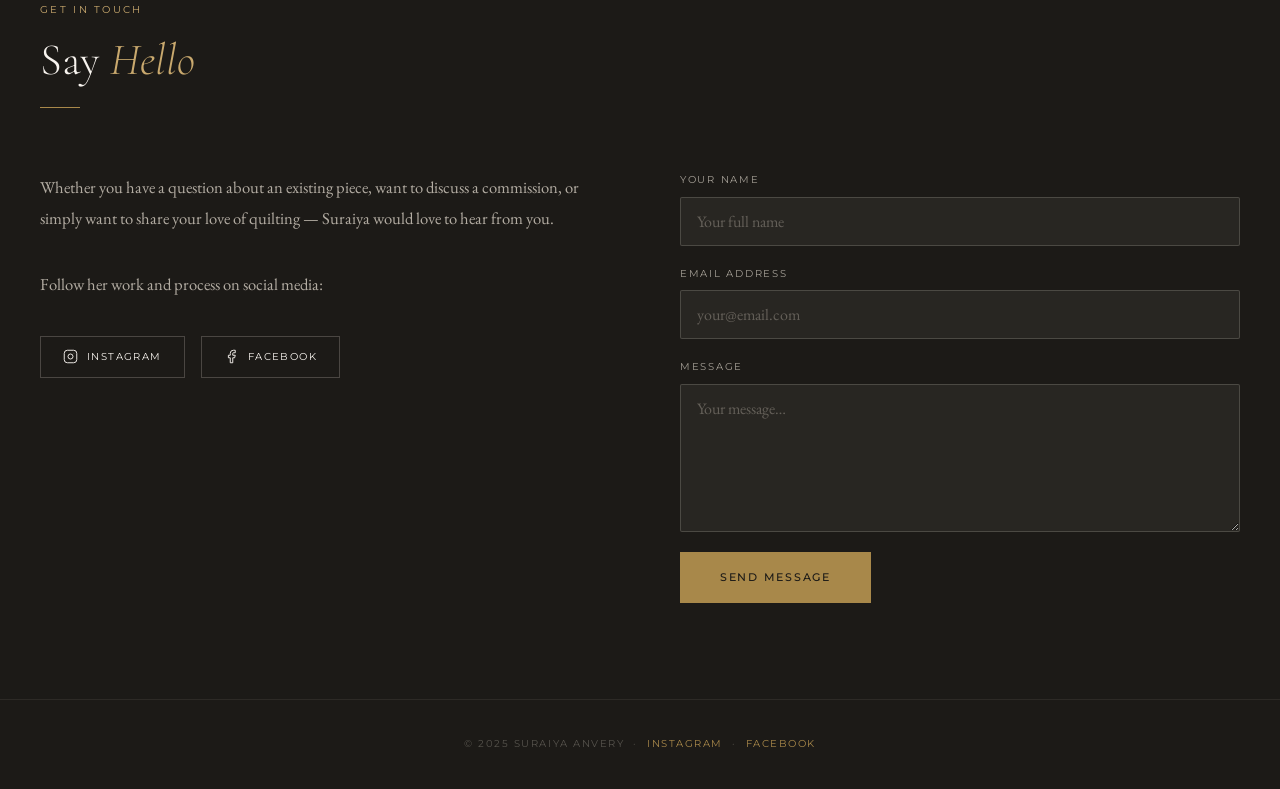
==== commit e9305ba3: "Update About section image" ====
--- a/index.html
+++ b/index.html
@@ -252,9 +252,8 @@
     <div class="about-grid">
       <div class="about-img-wrap">
         <div class="about-img-frame" aria-hidden="true"></div>
-        <!-- Swap this src for Suraiya's portrait when ready -->
-        <img src="images/zikr-evening-tea.jpg"
-             alt="Portrait of Suraiya Anvery — photo coming soon" />
+        <img src="images/suraiya-about-landscape.jpg"
+             alt="Suraiya Anvery seated outdoors beneath an open sky" />
       </div>
       <div class="about-text">
         <span class="section-eyebrow">The Maker</span>
--- a/css/style.css
+++ b/css/style.css
@@ -430,7 +430,7 @@
   position: relative;
   z-index: 1;
   width: 100%;
-  aspect-ratio: 3/4;
+  aspect-ratio: 16/9;
   object-fit: cover;
 }
 .about-text { padding-top: 8px; }
@@ -720,13 +720,13 @@
 .nav-dropdown {
   display: none;
   position: absolute;
-  top: calc(100% + 12px);
+  top: 100%;
   left: 50%;
   transform: translateX(-50%);
   background: rgba(247, 243, 238, 0.97);
   backdrop-filter: blur(10px);
   border: 1px solid var(--parchment);
-  padding: 12px 0;
+  padding: 24px 0 12px;
   list-style: none;
   min-width: 180px;
   z-index: 101;
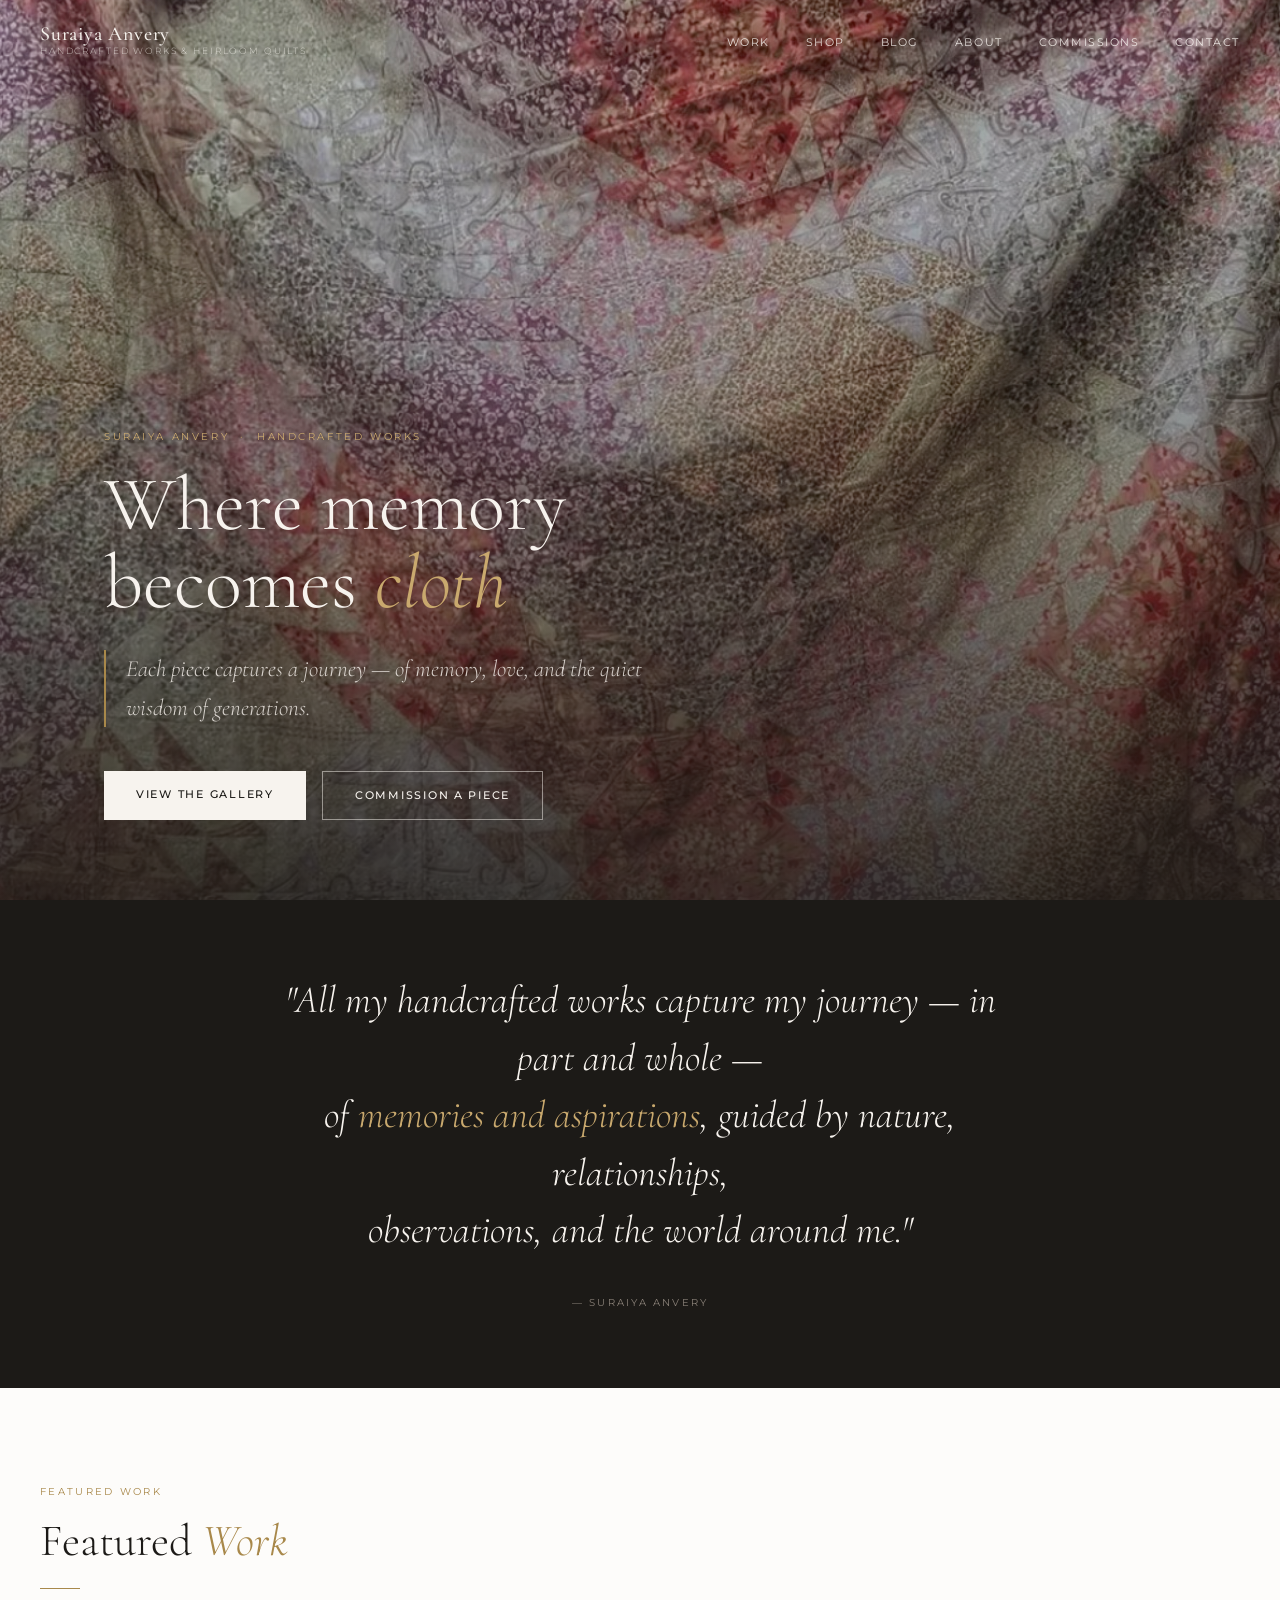
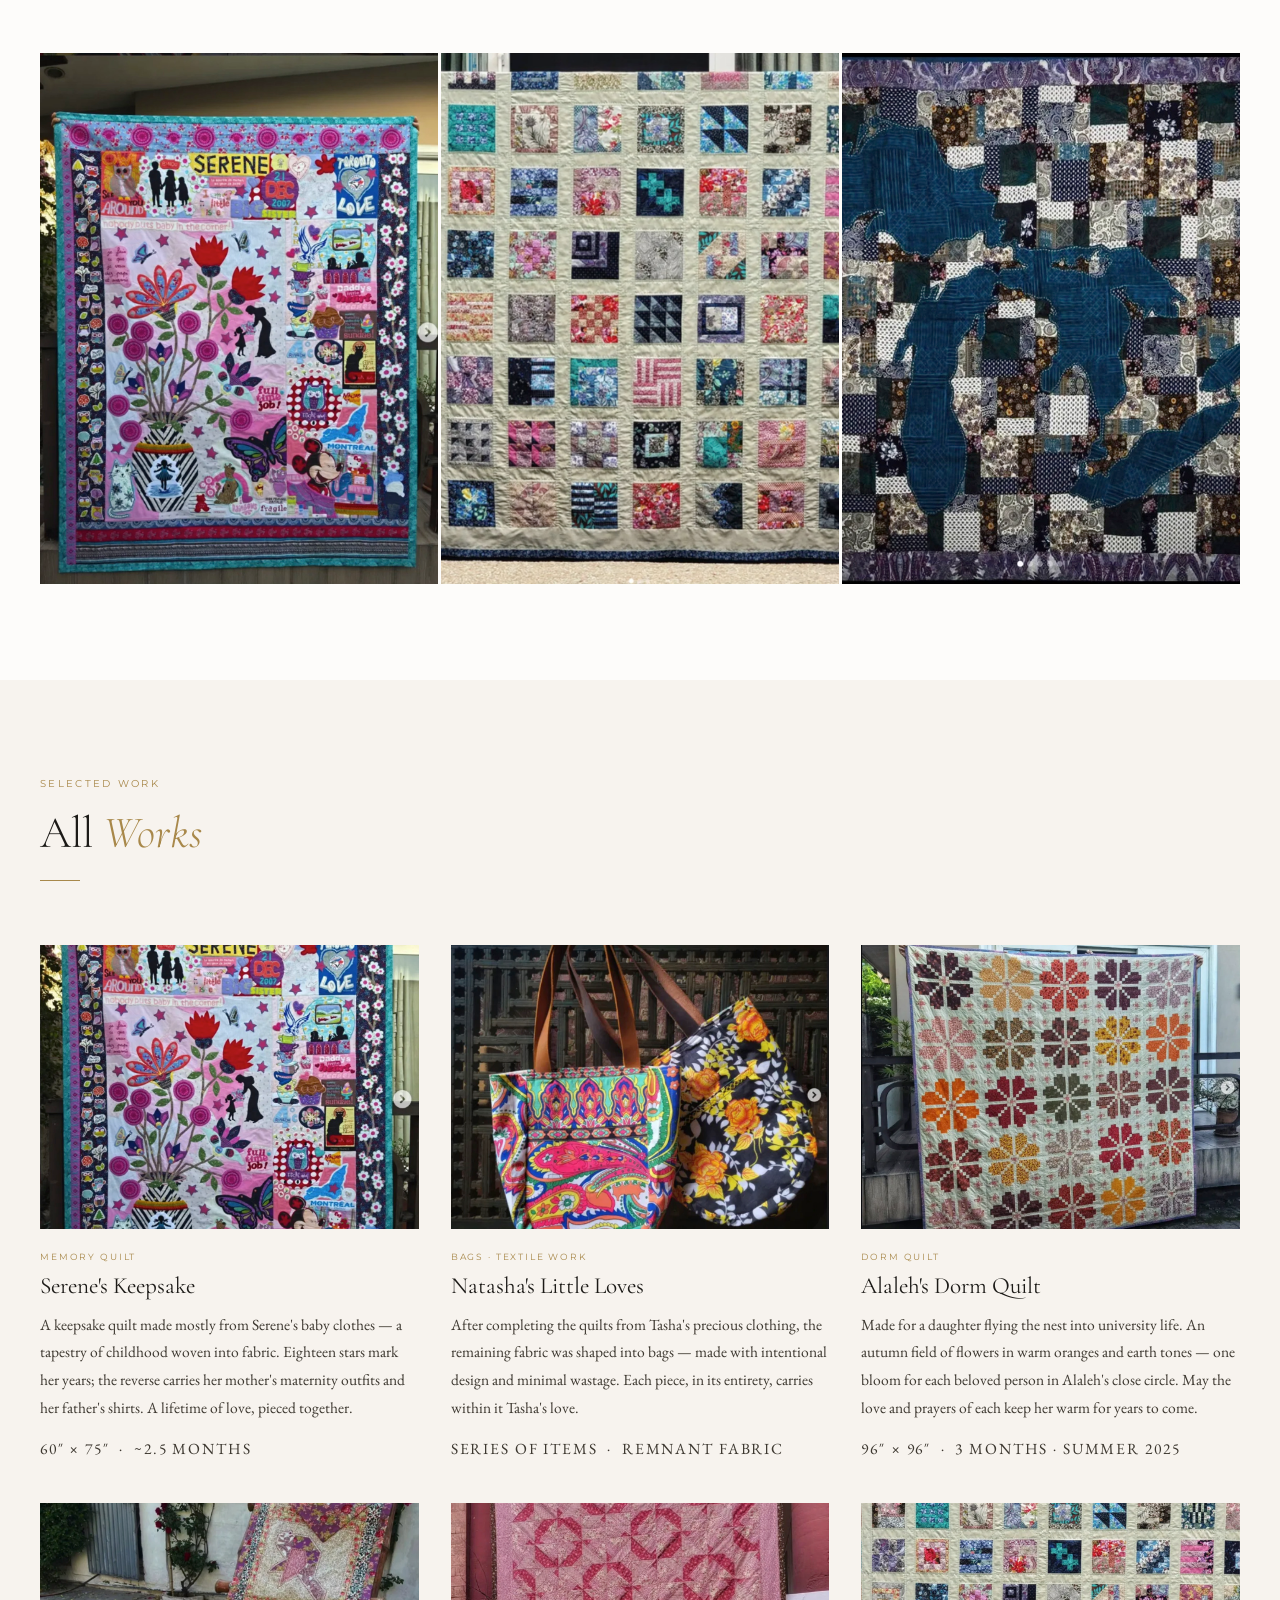
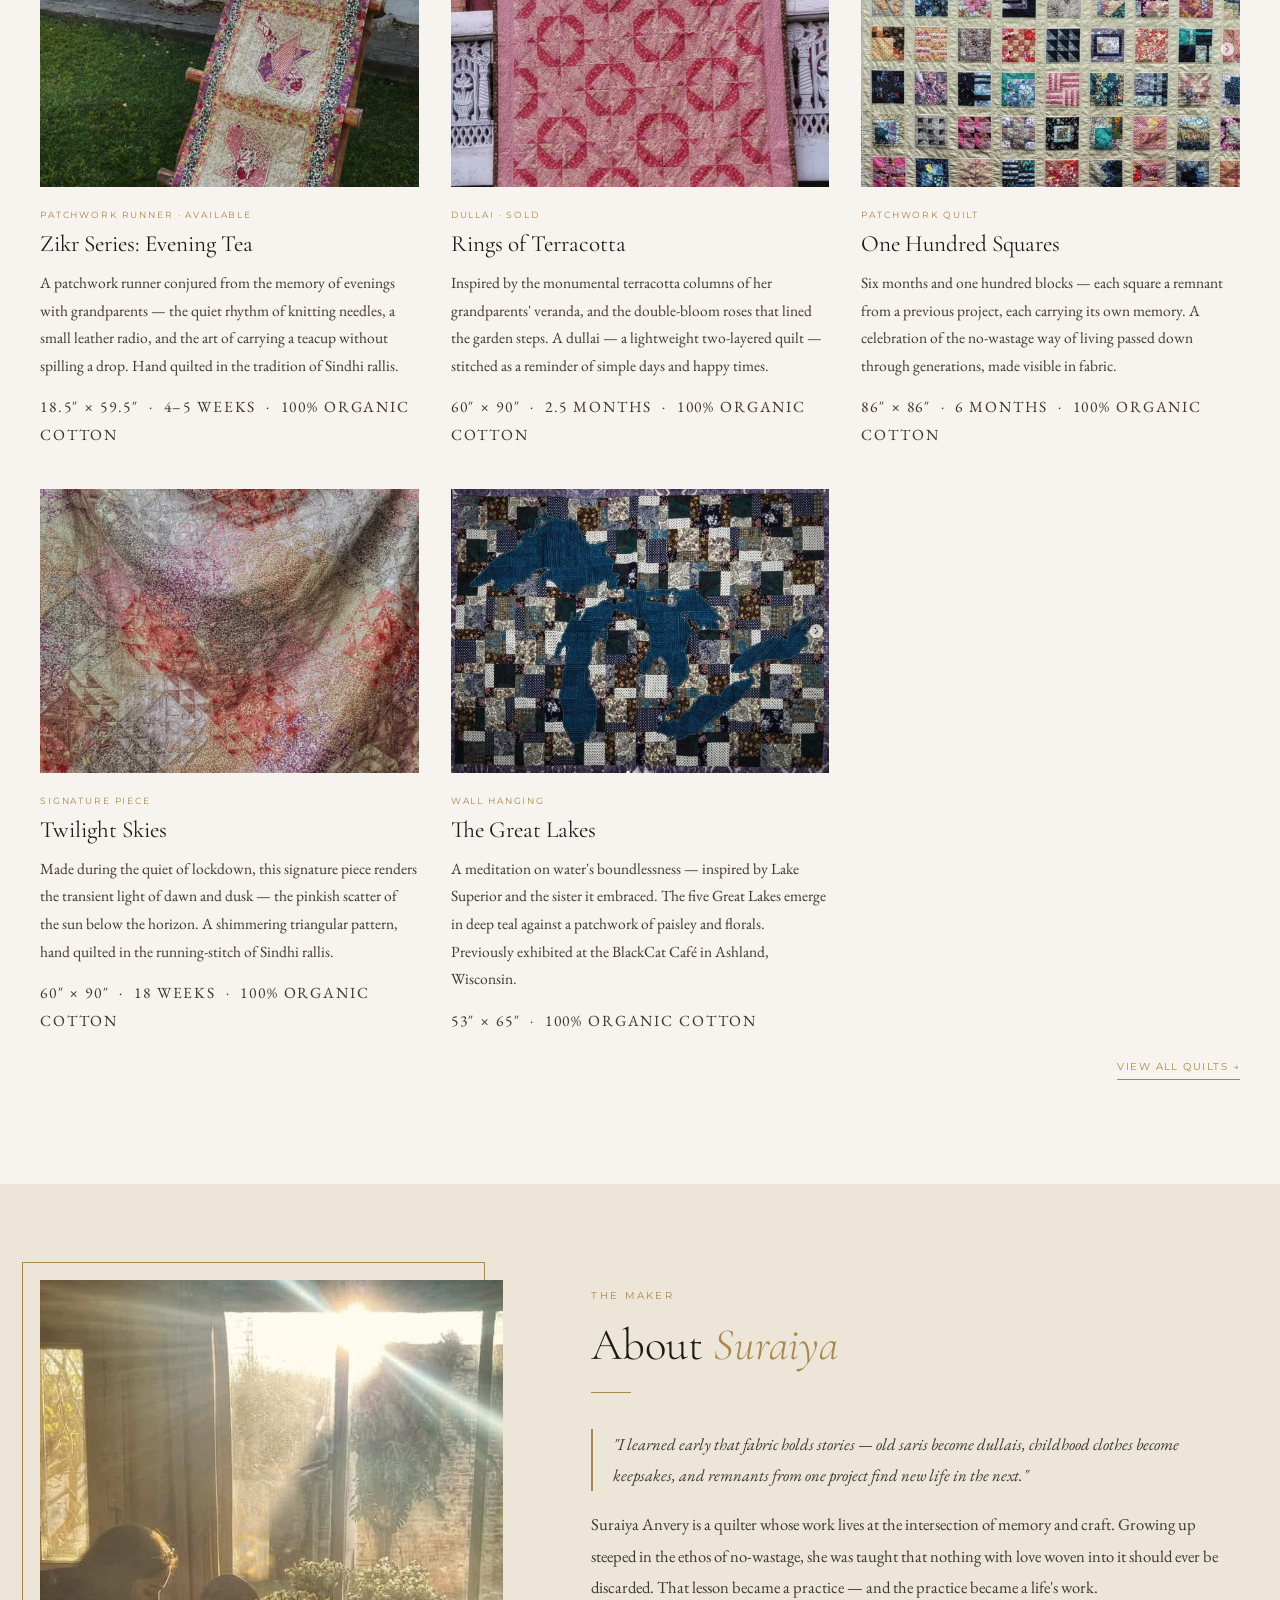
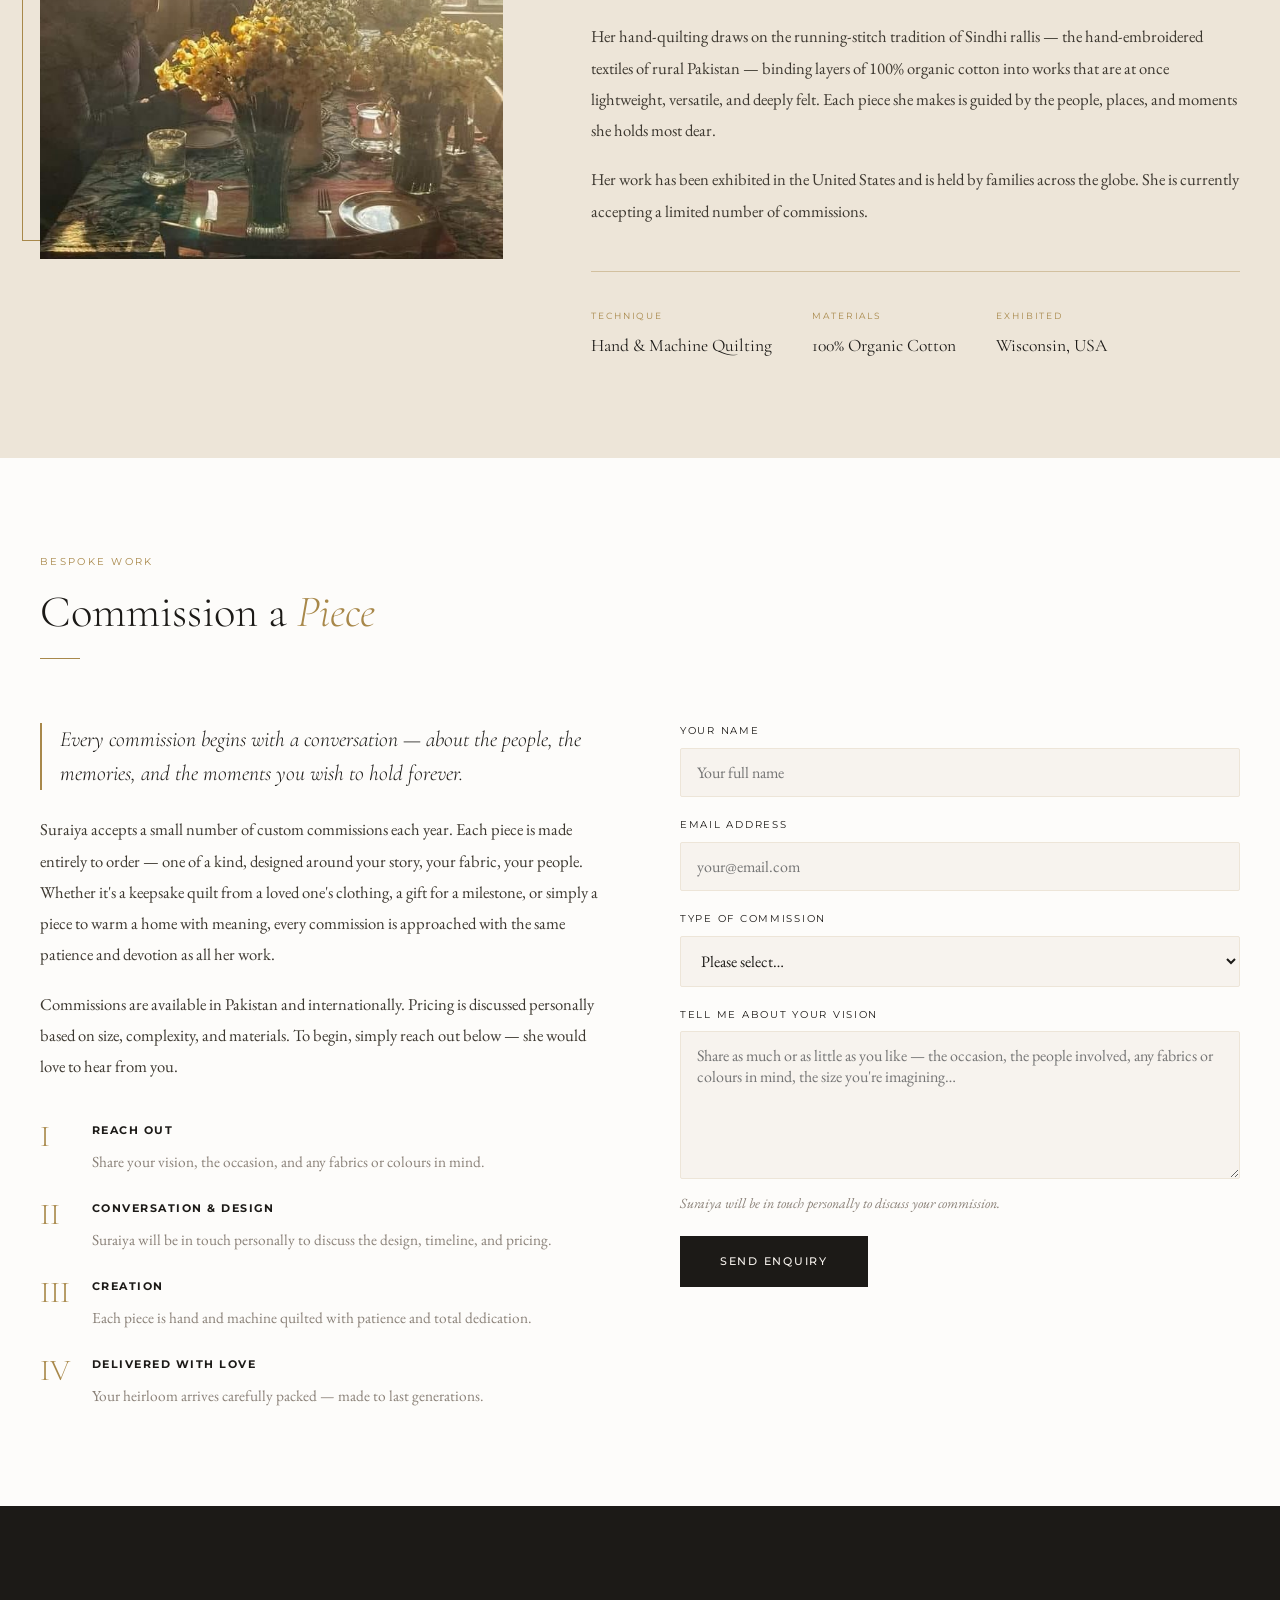
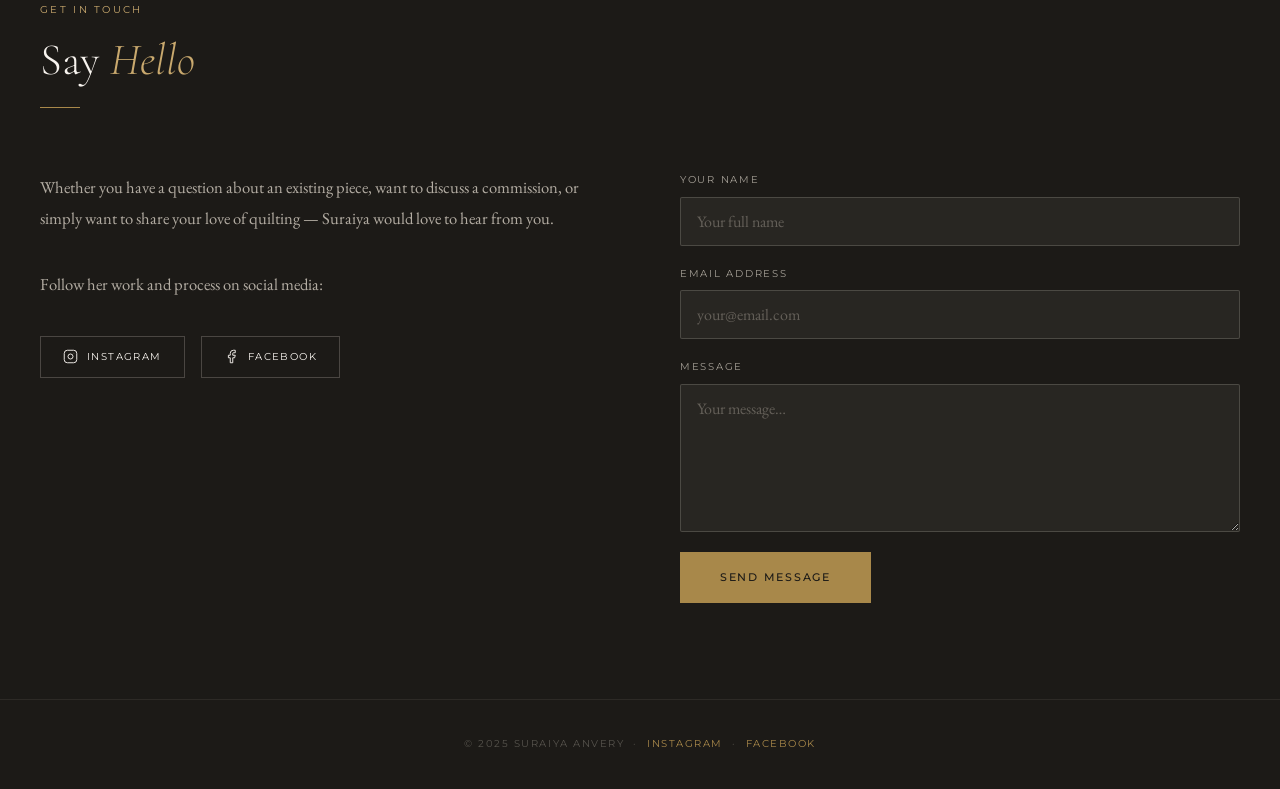
==== commit e532166c: "Update About section image" ====
--- a/index.html
+++ b/index.html
@@ -252,8 +252,8 @@
     <div class="about-grid">
       <div class="about-img-wrap">
         <div class="about-img-frame" aria-hidden="true"></div>
-        <img src="images/suraiya-about-landscape.jpg"
-             alt="Suraiya Anvery seated outdoors beneath an open sky" />
+        <img src="images/suraiya-about-window.jpg"
+             alt="Suraiya Anvery seated by a sunlit table with flowers" />
       </div>
       <div class="about-text">
         <span class="section-eyebrow">The Maker</span>
--- a/css/style.css
+++ b/css/style.css
@@ -430,8 +430,9 @@
   position: relative;
   z-index: 1;
   width: 100%;
-  aspect-ratio: 16/9;
+  aspect-ratio: 4 / 5;
   object-fit: cover;
+  object-position: center center;
 }
 .about-text { padding-top: 8px; }
 .about-pull {
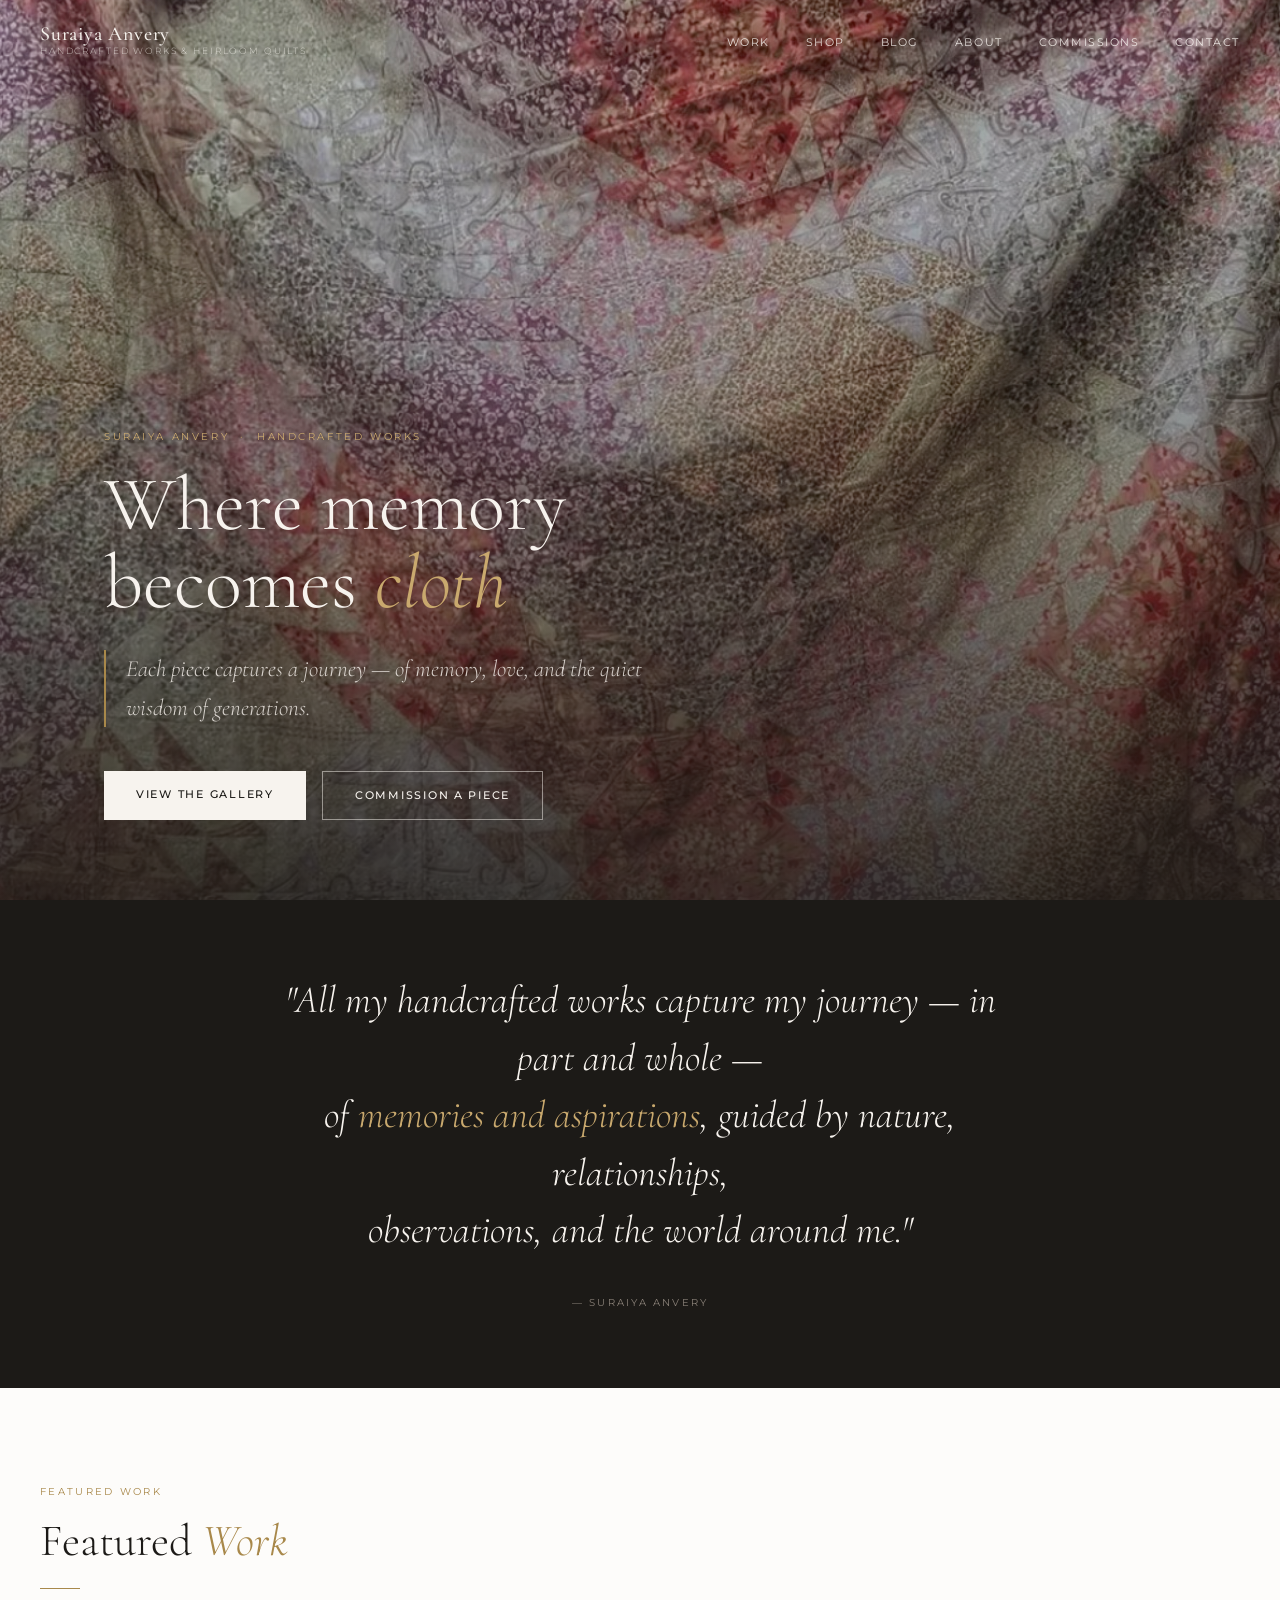
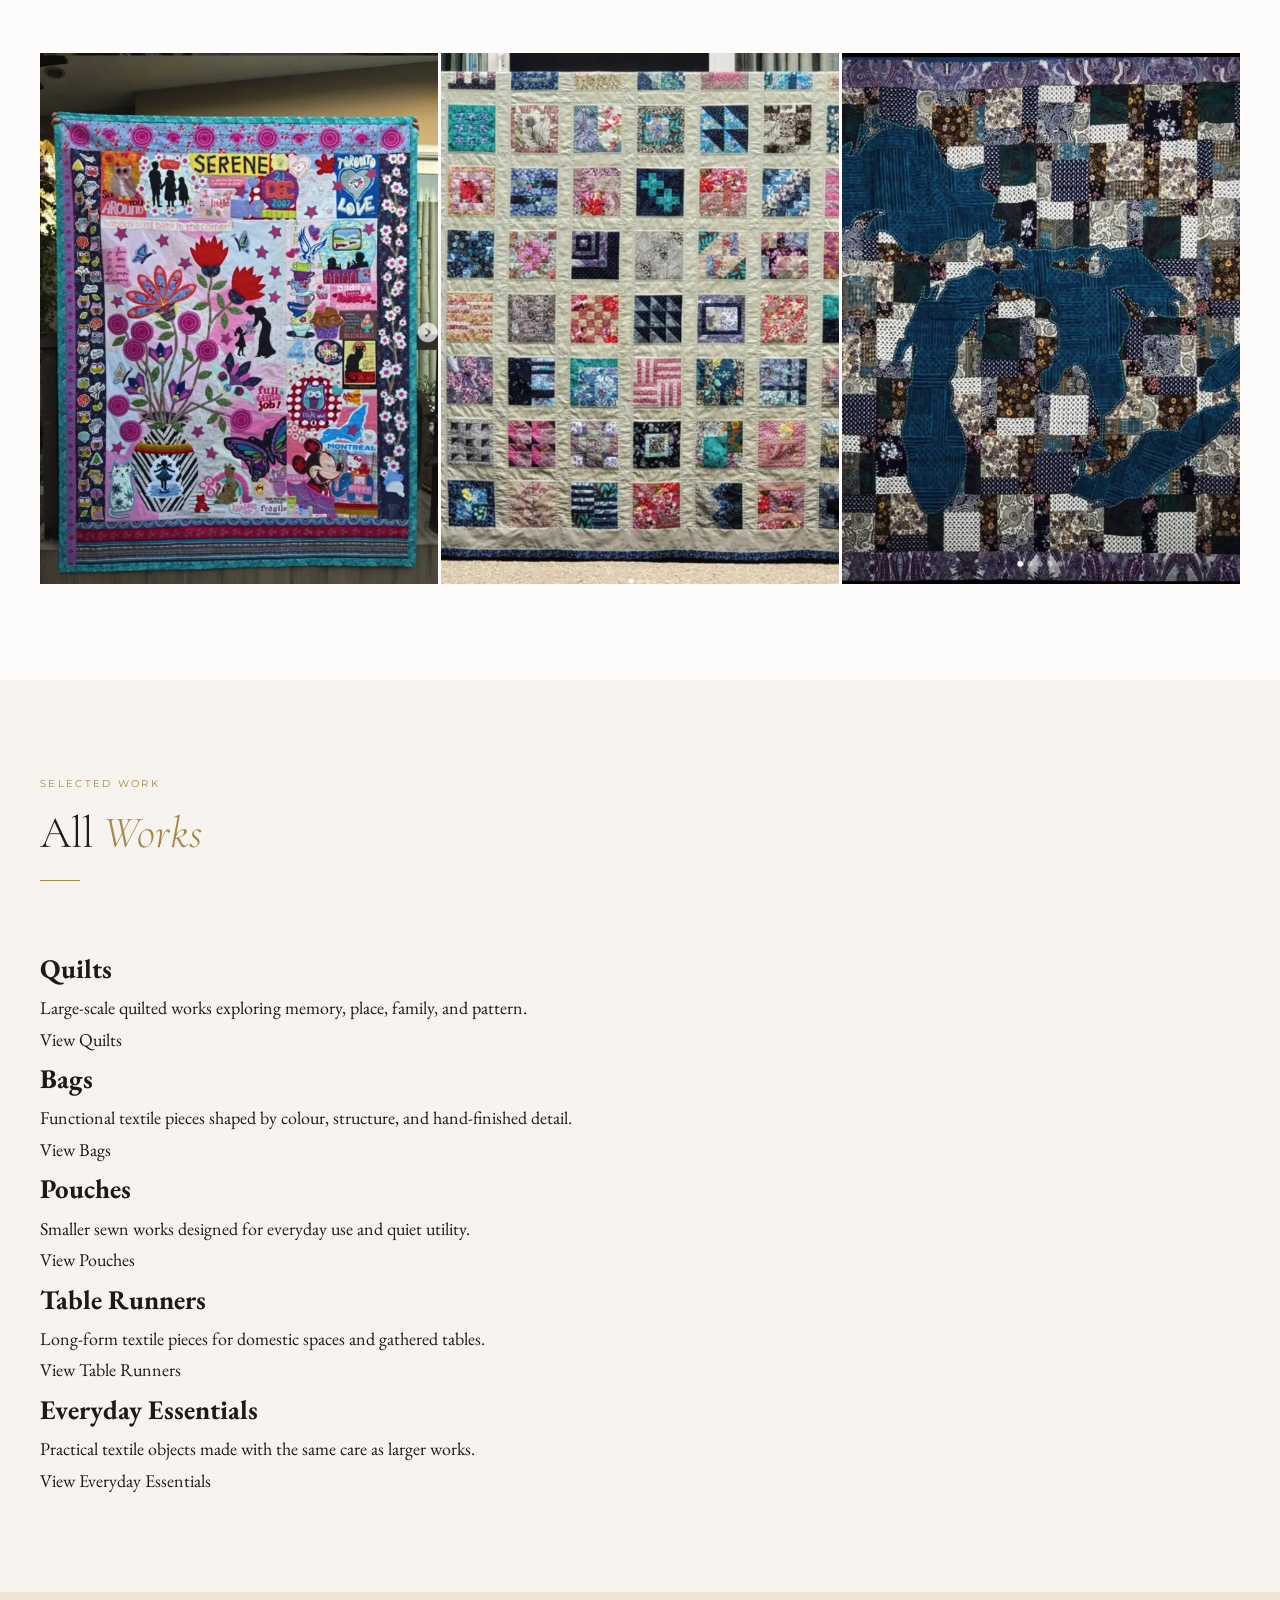
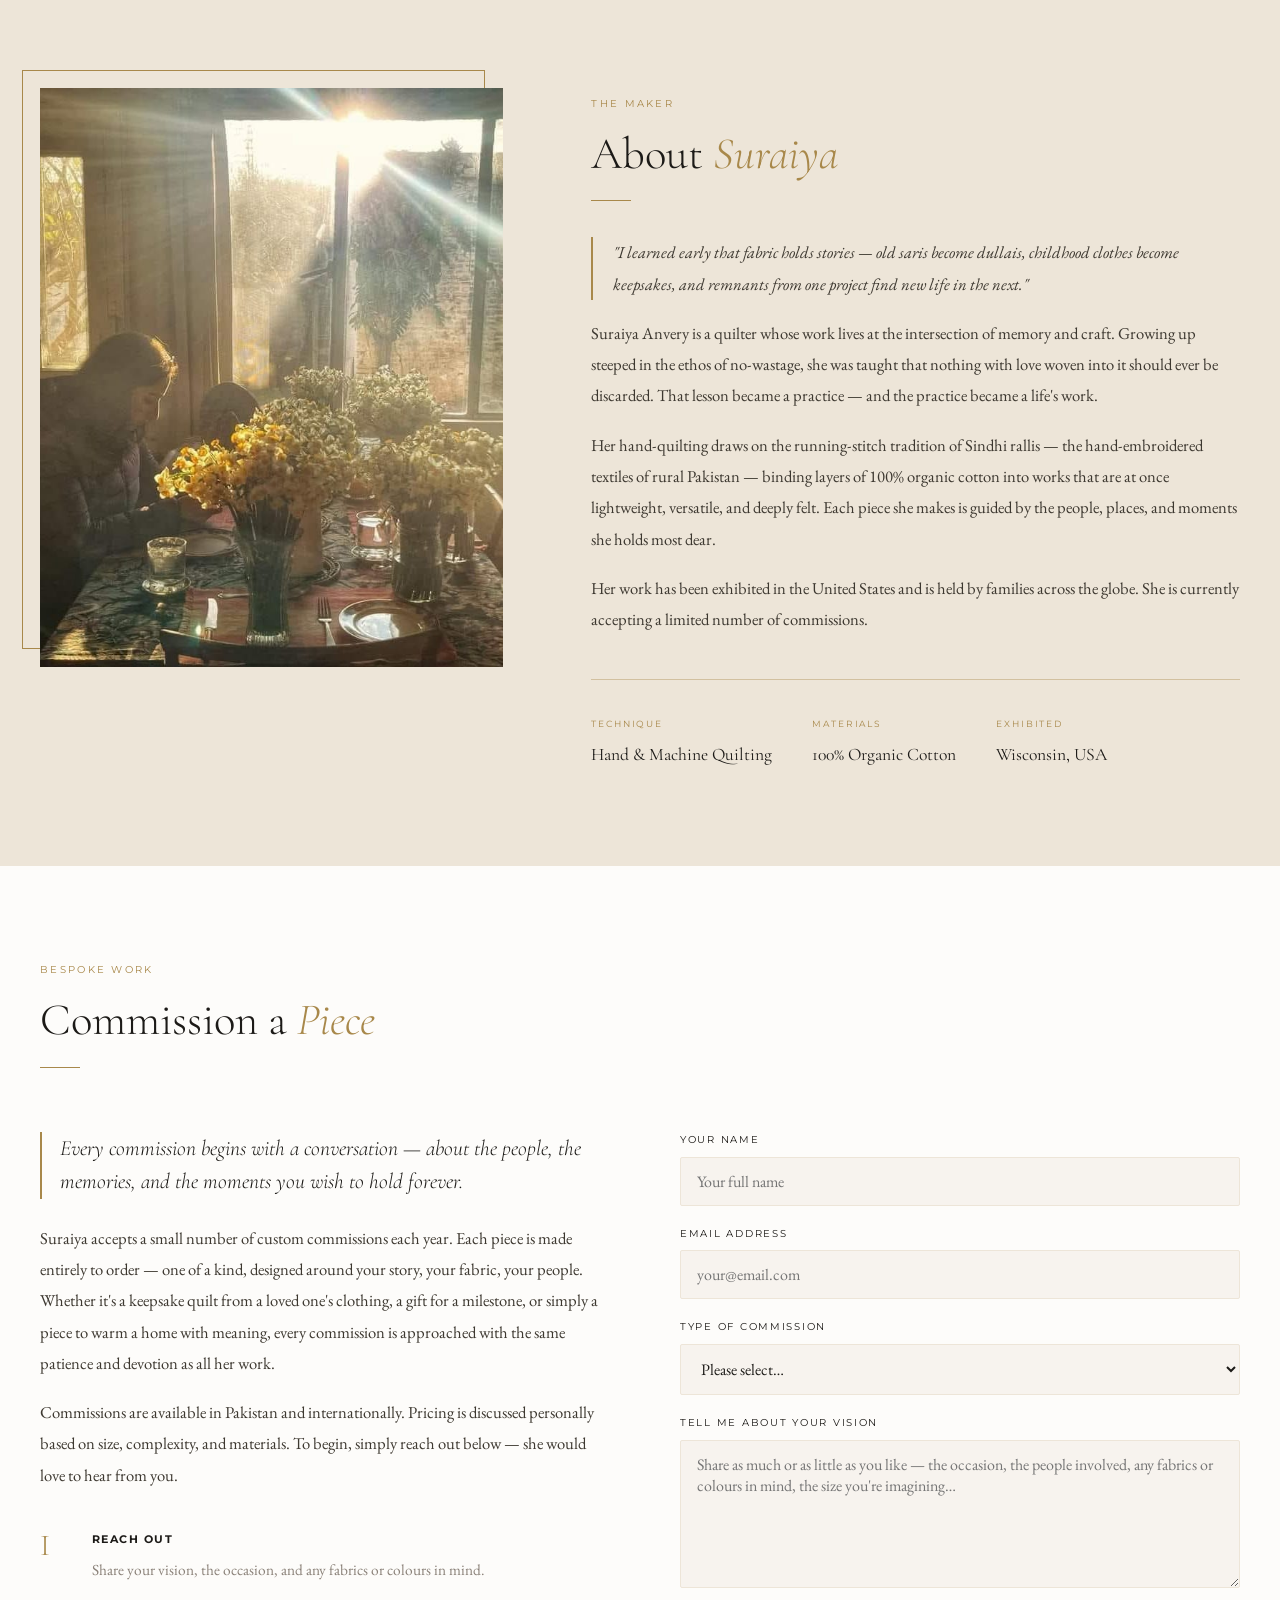
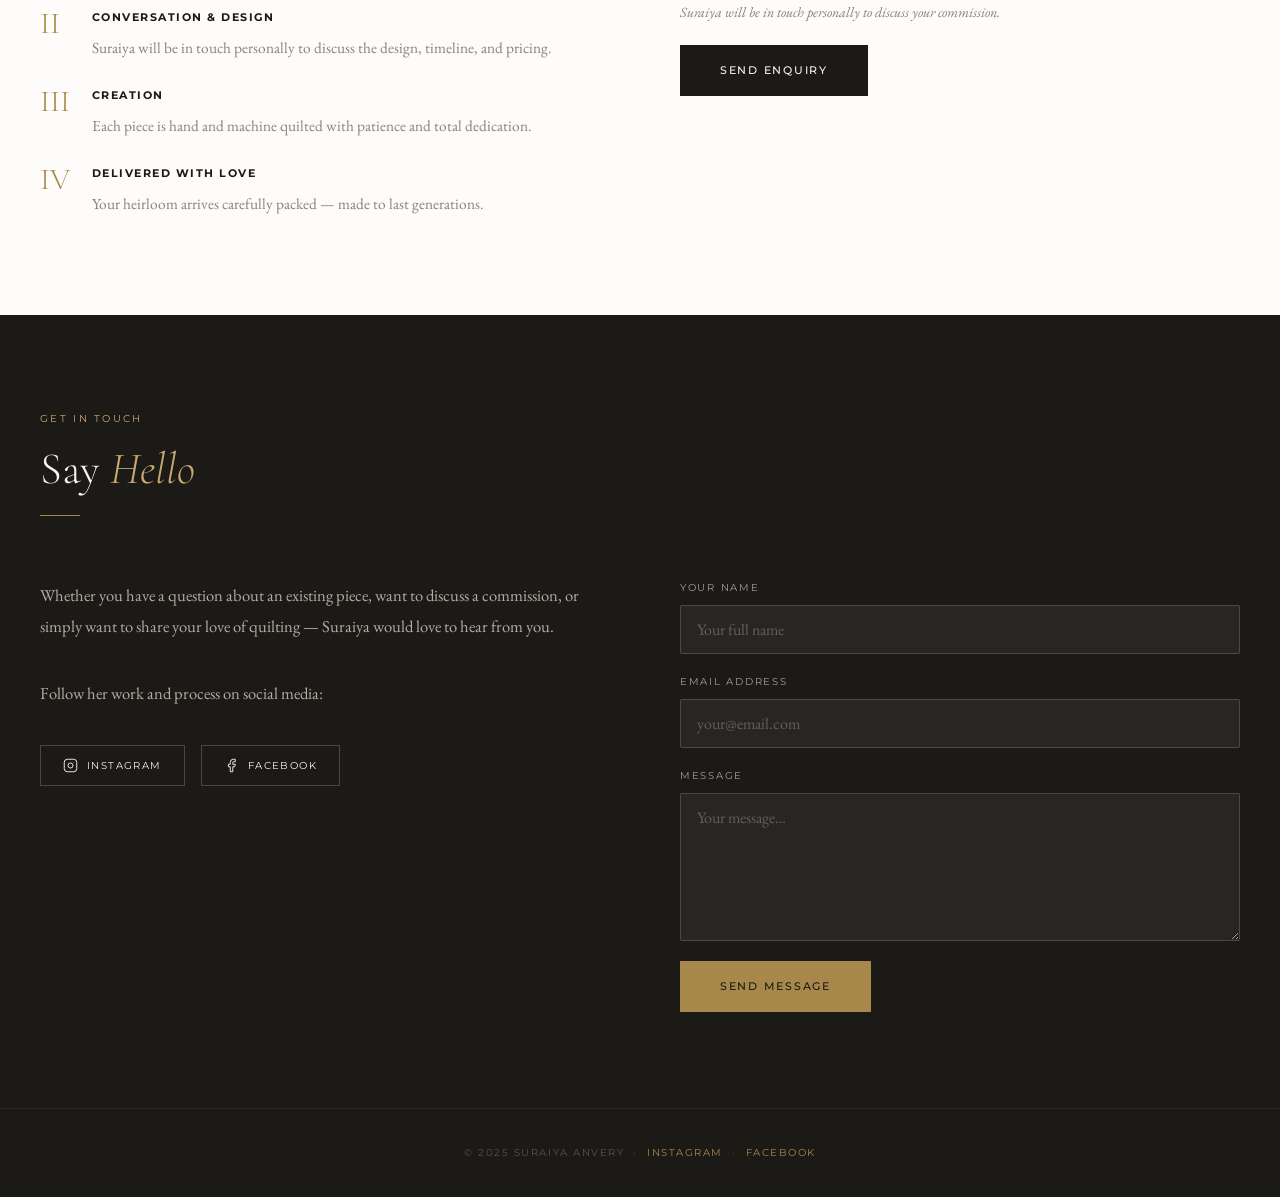
==== commit ccc915ff: "Replace homepage gallery with work category overview" ====
--- a/index.html
+++ b/index.html
@@ -19,14 +19,13 @@
   </a>
   <ul class="nav-links">
     <li class="nav-has-dropdown">
-      <a href="/work.html">Work</a>
+      <a href="#gallery">Work</a>
       <ul class="nav-dropdown" aria-label="Work submenu">
-        <li><a href="/work.html">All Work</a></li>
         <li><a href="/quilts.html">Quilts</a></li>
         <li><a href="/bags.html">Bags</a></li>
-        <li><a href="/small-works.html">Small Works</a></li>
-        <li><a href="/wall-hangings.html">Wall Hangings</a></li>
-        <li><a href="/runners.html">Runners</a></li>
+        <li><a href="/pouches.html">Pouches</a></li>
+        <li><a href="/table-runners.html">Table Runners</a></li>
+        <li><a href="/everyday-essentials.html">Everyday Essentials</a></li>
       </ul>
     </li>
     <li class="nav-has-dropdown">
@@ -53,12 +52,11 @@
         Work <span class="toggle-arrow" aria-hidden="true">▾</span>
       </button>
       <ul class="nav-mobile-sub" id="mob-work">
-        <li><a href="/work.html">All Work</a></li>
         <li><a href="/quilts.html">Quilts</a></li>
         <li><a href="/bags.html">Bags</a></li>
-        <li><a href="/small-works.html">Small Works</a></li>
-        <li><a href="/wall-hangings.html">Wall Hangings</a></li>
-        <li><a href="/runners.html">Runners</a></li>
+        <li><a href="/pouches.html">Pouches</a></li>
+        <li><a href="/table-runners.html">Table Runners</a></li>
+        <li><a href="/everyday-essentials.html">Everyday Essentials</a></li>
       </ul>
     </li>
     <li class="nav-mobile-group">
@@ -149,99 +147,52 @@
   </div>
 </section>
 
-<!-- ======= FULL GALLERY ======= -->
-<section class="section gallery" id="gallery" aria-label="Full gallery">
+<!-- ======= WORK CATEGORIES ======= -->
+<section class="section gallery" id="gallery" aria-label="Work categories">
   <div class="section-inner">
     <div class="section-header">
       <span class="section-eyebrow">Selected Work</span>
       <h2 class="section-title">All <em>Works</em></h2>
       <div class="section-rule"></div>
     </div>
-    <div class="gallery-grid">
-
-      <div class="gallery-card">
-        <div class="gallery-card-img" data-lightbox="images/serene-keepsake.jpg" role="button" tabindex="0">
-          <img src="images/serene-keepsake.jpg" alt="Serene's Keepsake quilt" />
-        </div>
-        <span class="gallery-card-label">Memory Quilt</span>
-        <h3>Serene's Keepsake</h3>
-        <p>A keepsake quilt made mostly from Serene's baby clothes — a tapestry of childhood woven into fabric. Eighteen stars mark her years; the reverse carries her mother's maternity outfits and her father's shirts. A lifetime of love, pieced together.</p>
-        <p class="gallery-card-meta">60″ × 75″ &nbsp;·&nbsp; ~2.5 months</p>
-      </div>
-
-      <div class="gallery-card">
-        <div class="gallery-card-img" data-lightbox="images/natashas-bag-2.jpg" role="button" tabindex="0">
-          <img src="images/natashas-bag-2.jpg" alt="Natasha's Little Loves bags" />
-        </div>
-        <span class="gallery-card-label">Bags · Textile Work</span>
-        <h3>Natasha's Little Loves</h3>
-        <p>After completing the quilts from Tasha's precious clothing, the remaining fabric was shaped into bags — made with intentional design and minimal wastage. Each piece, in its entirety, carries within it Tasha's love.</p>
-        <p class="gallery-card-meta">Series of items &nbsp;·&nbsp; Remnant fabric</p>
-      </div>
-
-      <div class="gallery-card">
-        <div class="gallery-card-img" data-lightbox="images/alaleh-dorm-quilt.jpg" role="button" tabindex="0">
-          <img src="images/alaleh-dorm-quilt.jpg" alt="Alaleh's Dorm Quilt" />
-        </div>
-        <span class="gallery-card-label">Dorm Quilt</span>
-        <h3>Alaleh's Dorm Quilt</h3>
-        <p>Made for a daughter flying the nest into university life. An autumn field of flowers in warm oranges and earth tones — one bloom for each beloved person in Alaleh's close circle. May the love and prayers of each keep her warm for years to come.</p>
-        <p class="gallery-card-meta">96″ × 96″ &nbsp;·&nbsp; 3 months · Summer 2025</p>
-      </div>
-
-      <div class="gallery-card">
-        <div class="gallery-card-img" data-lightbox="images/zikr-evening-tea.jpg" role="button" tabindex="0">
-          <img src="images/zikr-evening-tea.jpg" alt="Zikr Series: Evening Tea runner" />
-        </div>
-        <span class="gallery-card-label">Patchwork Runner · Available</span>
-        <h3>Zikr Series: Evening Tea</h3>
-        <p>A patchwork runner conjured from the memory of evenings with grandparents — the quiet rhythm of knitting needles, a small leather radio, and the art of carrying a teacup without spilling a drop. Hand quilted in the tradition of Sindhi rallis.</p>
-        <p class="gallery-card-meta">18.5″ × 59.5″ &nbsp;·&nbsp; 4–5 weeks &nbsp;·&nbsp; 100% organic cotton</p>
-      </div>
-
-      <div class="gallery-card">
-        <div class="gallery-card-img" data-lightbox="images/rings-of-terracotta.jpg" role="button" tabindex="0">
-          <img src="images/rings-of-terracotta.jpg" alt="Rings of Terracotta quilt" />
-        </div>
-        <span class="gallery-card-label">Dullai · Sold</span>
-        <h3>Rings of Terracotta</h3>
-        <p>Inspired by the monumental terracotta columns of her grandparents' veranda, and the double-bloom roses that lined the garden steps. A dullai — a lightweight two-layered quilt — stitched as a reminder of simple days and happy times.</p>
-        <p class="gallery-card-meta">60″ × 90″ &nbsp;·&nbsp; 2.5 months &nbsp;·&nbsp; 100% organic cotton</p>
-      </div>
-
-      <div class="gallery-card">
-        <div class="gallery-card-img" data-lightbox="images/one-hundred-squares.jpg" role="button" tabindex="0">
-          <img src="images/one-hundred-squares.jpg" alt="One Hundred Squares quilt" />
-        </div>
-        <span class="gallery-card-label">Patchwork Quilt</span>
-        <h3>One Hundred Squares</h3>
-        <p>Six months and one hundred blocks — each square a remnant from a previous project, each carrying its own memory. A celebration of the no-wastage way of living passed down through generations, made visible in fabric.</p>
-        <p class="gallery-card-meta">86″ × 86″ &nbsp;·&nbsp; 6 months &nbsp;·&nbsp; 100% organic cotton</p>
-      </div>
-
-      <div class="gallery-card">
-        <div class="gallery-card-img" data-lightbox="images/twilight-skies.jpg" role="button" tabindex="0">
-          <img src="images/twilight-skies.jpg" alt="Twilight Skies quilt" />
-        </div>
-        <span class="gallery-card-label">Signature Piece</span>
-        <h3>Twilight Skies</h3>
-        <p>Made during the quiet of lockdown, this signature piece renders the transient light of dawn and dusk — the pinkish scatter of the sun below the horizon. A shimmering triangular pattern, hand quilted in the running-stitch of Sindhi rallis.</p>
-        <p class="gallery-card-meta">60″ × 90″ &nbsp;·&nbsp; 18 weeks &nbsp;·&nbsp; 100% organic cotton</p>
-      </div>
-
-      <div class="gallery-card">
-        <div class="gallery-card-img" data-lightbox="images/great-lakes.jpg" role="button" tabindex="0">
-          <img src="images/great-lakes.jpg" alt="The Great Lakes wall hanging" />
-        </div>
-        <span class="gallery-card-label">Wall Hanging</span>
-        <h3>The Great Lakes</h3>
-        <p>A meditation on water's boundlessness — inspired by Lake Superior and the sister it embraced. The five Great Lakes emerge in deep teal against a patchwork of paisley and florals. Previously exhibited at the BlackCat Café in Ashland, Wisconsin.</p>
-        <p class="gallery-card-meta">53″ × 65″ &nbsp;·&nbsp; 100% organic cotton</p>
-      </div>
-
-    </div>
-    <div class="gallery-view-all">
-      <a href="/quilts.html">View all quilts &rarr;</a>
+
+    <div class="work-category-grid">
+
+      <article class="work-category-card">
+        <!-- image slot: <div class="work-category-card-img"><img src="/assets/images/work/quilts/[filename]" alt="Quilts" /></div> -->
+        <h2 class="work-category-card-title">Quilts</h2>
+        <p class="work-category-card-desc">Large-scale quilted works exploring memory, place, family, and pattern.</p>
+        <a href="/quilts.html" class="work-category-card-link">View Quilts</a>
+      </article>
+
+      <article class="work-category-card">
+        <!-- image slot: <div class="work-category-card-img"><img src="/assets/images/work/bags/[filename]" alt="Bags" /></div> -->
+        <h2 class="work-category-card-title">Bags</h2>
+        <p class="work-category-card-desc">Functional textile pieces shaped by colour, structure, and hand-finished detail.</p>
+        <a href="/bags.html" class="work-category-card-link">View Bags</a>
+      </article>
+
+      <article class="work-category-card">
+        <!-- image slot: <div class="work-category-card-img"><img src="/assets/images/work/pouches/[filename]" alt="Pouches" /></div> -->
+        <h2 class="work-category-card-title">Pouches</h2>
+        <p class="work-category-card-desc">Smaller sewn works designed for everyday use and quiet utility.</p>
+        <a href="/pouches.html" class="work-category-card-link">View Pouches</a>
+      </article>
+
+      <article class="work-category-card">
+        <!-- image slot: <div class="work-category-card-img"><img src="/assets/images/work/table-runners/[filename]" alt="Table Runners" /></div> -->
+        <h2 class="work-category-card-title">Table Runners</h2>
+        <p class="work-category-card-desc">Long-form textile pieces for domestic spaces and gathered tables.</p>
+        <a href="/table-runners.html" class="work-category-card-link">View Table Runners</a>
+      </article>
+
+      <article class="work-category-card">
+        <!-- image slot: <div class="work-category-card-img"><img src="/assets/images/work/everyday-essentials/[filename]" alt="Everyday Essentials" /></div> -->
+        <h2 class="work-category-card-title">Everyday Essentials</h2>
+        <p class="work-category-card-desc">Practical textile objects made with the same care as larger works.</p>
+        <a href="/everyday-essentials.html" class="work-category-card-link">View Everyday Essentials</a>
+      </article>
+
     </div>
   </div>
 </section>
